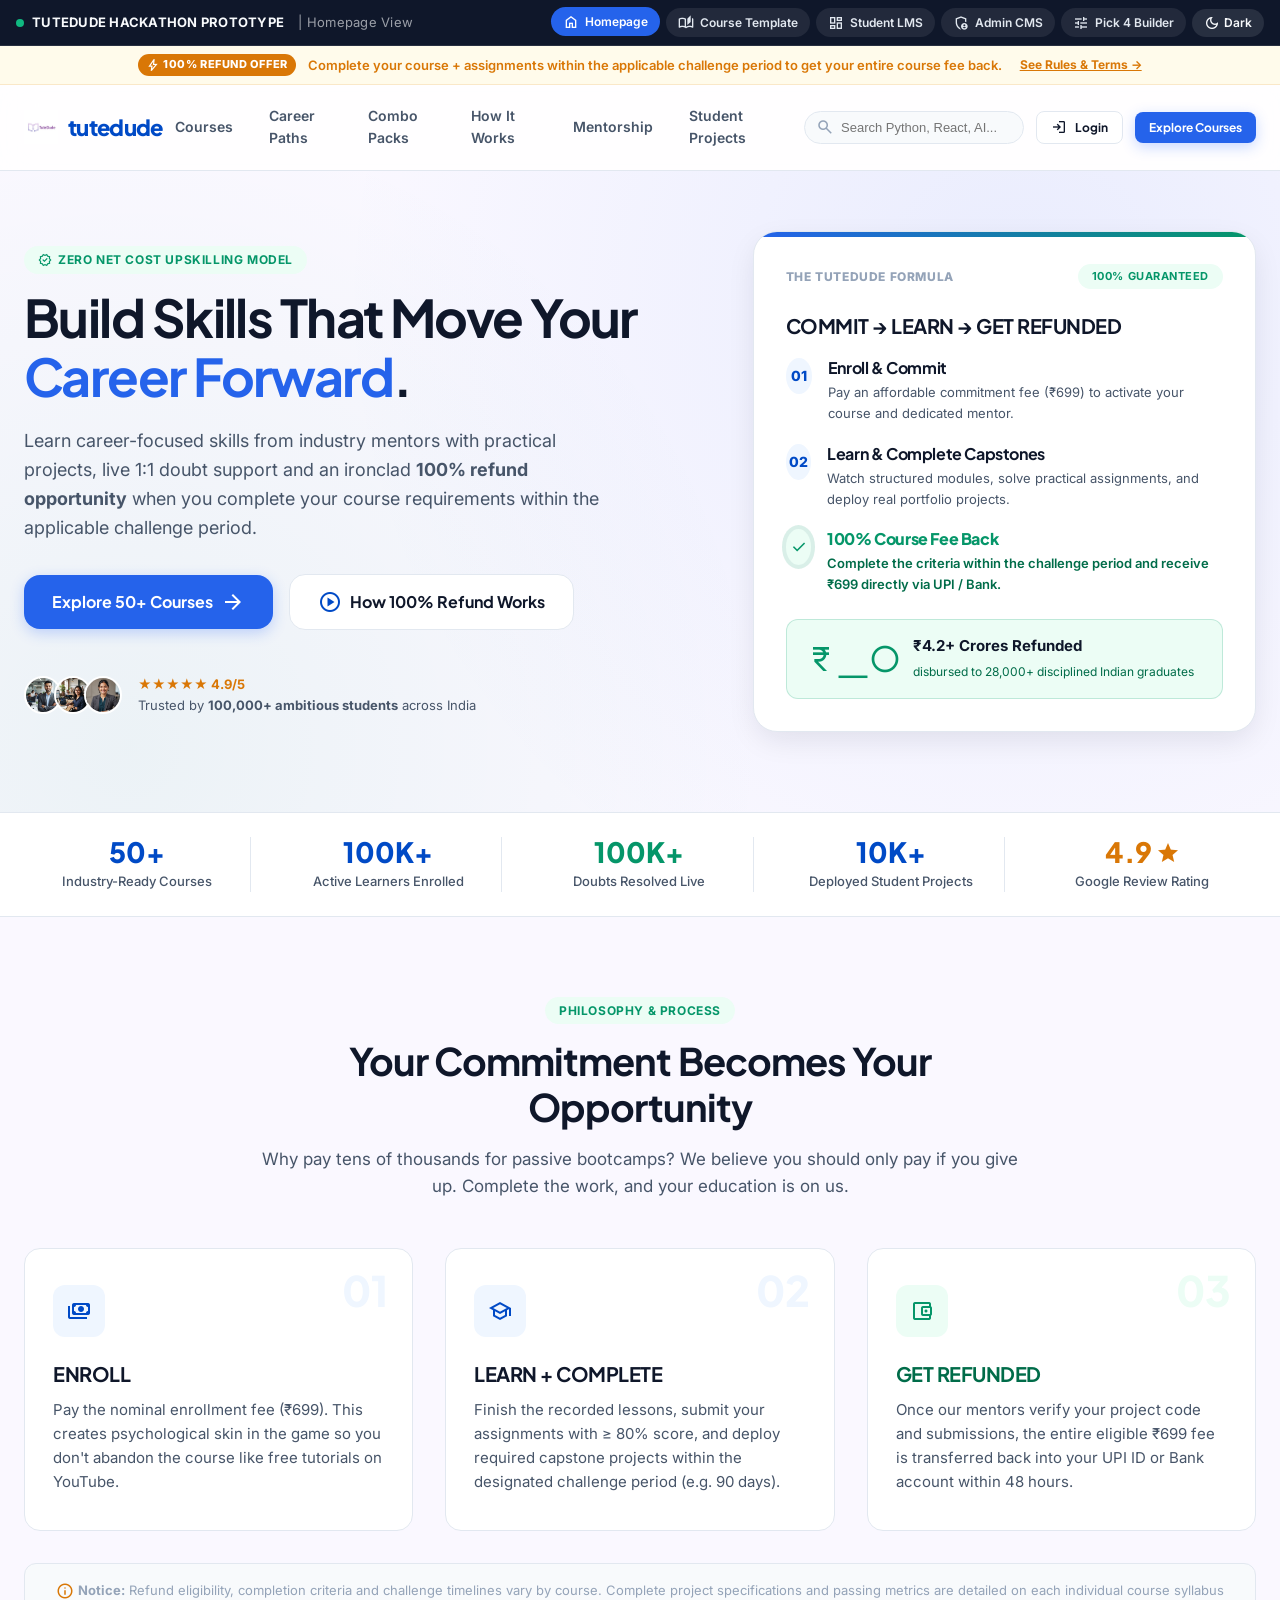
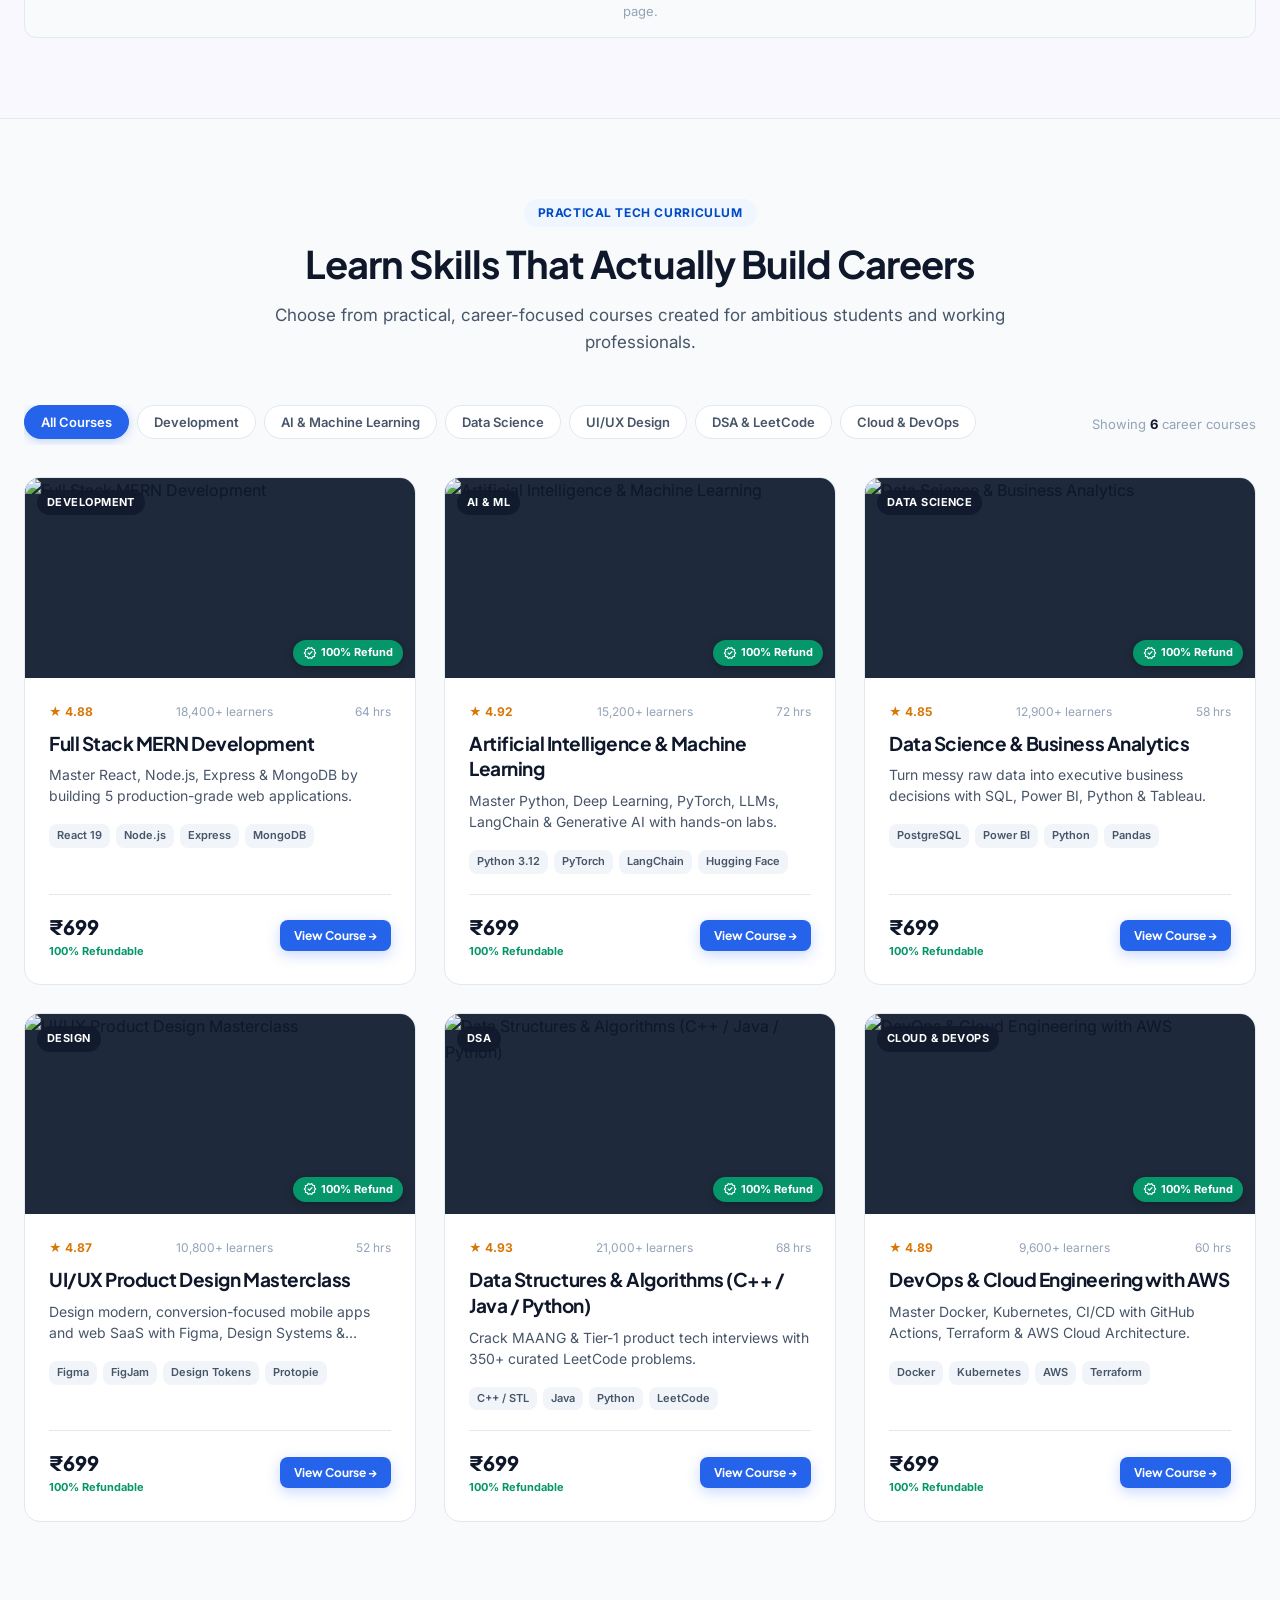
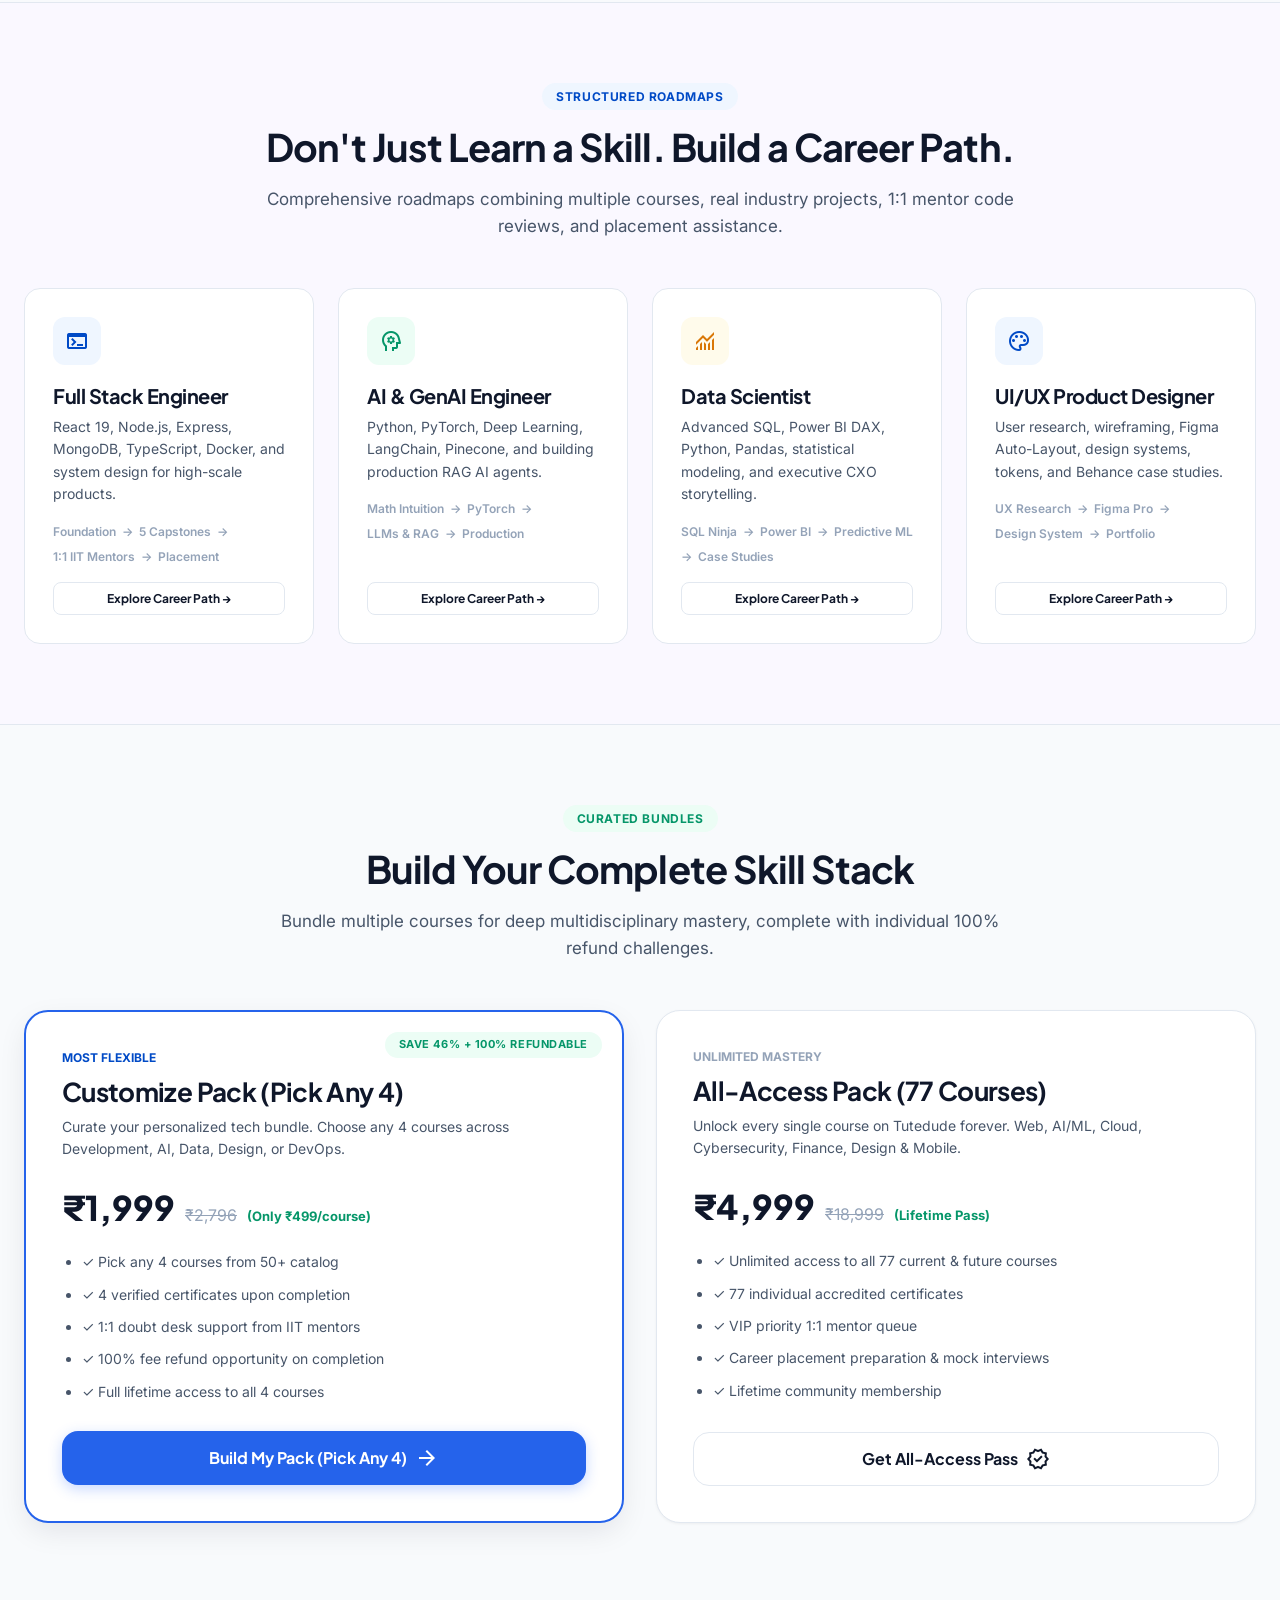
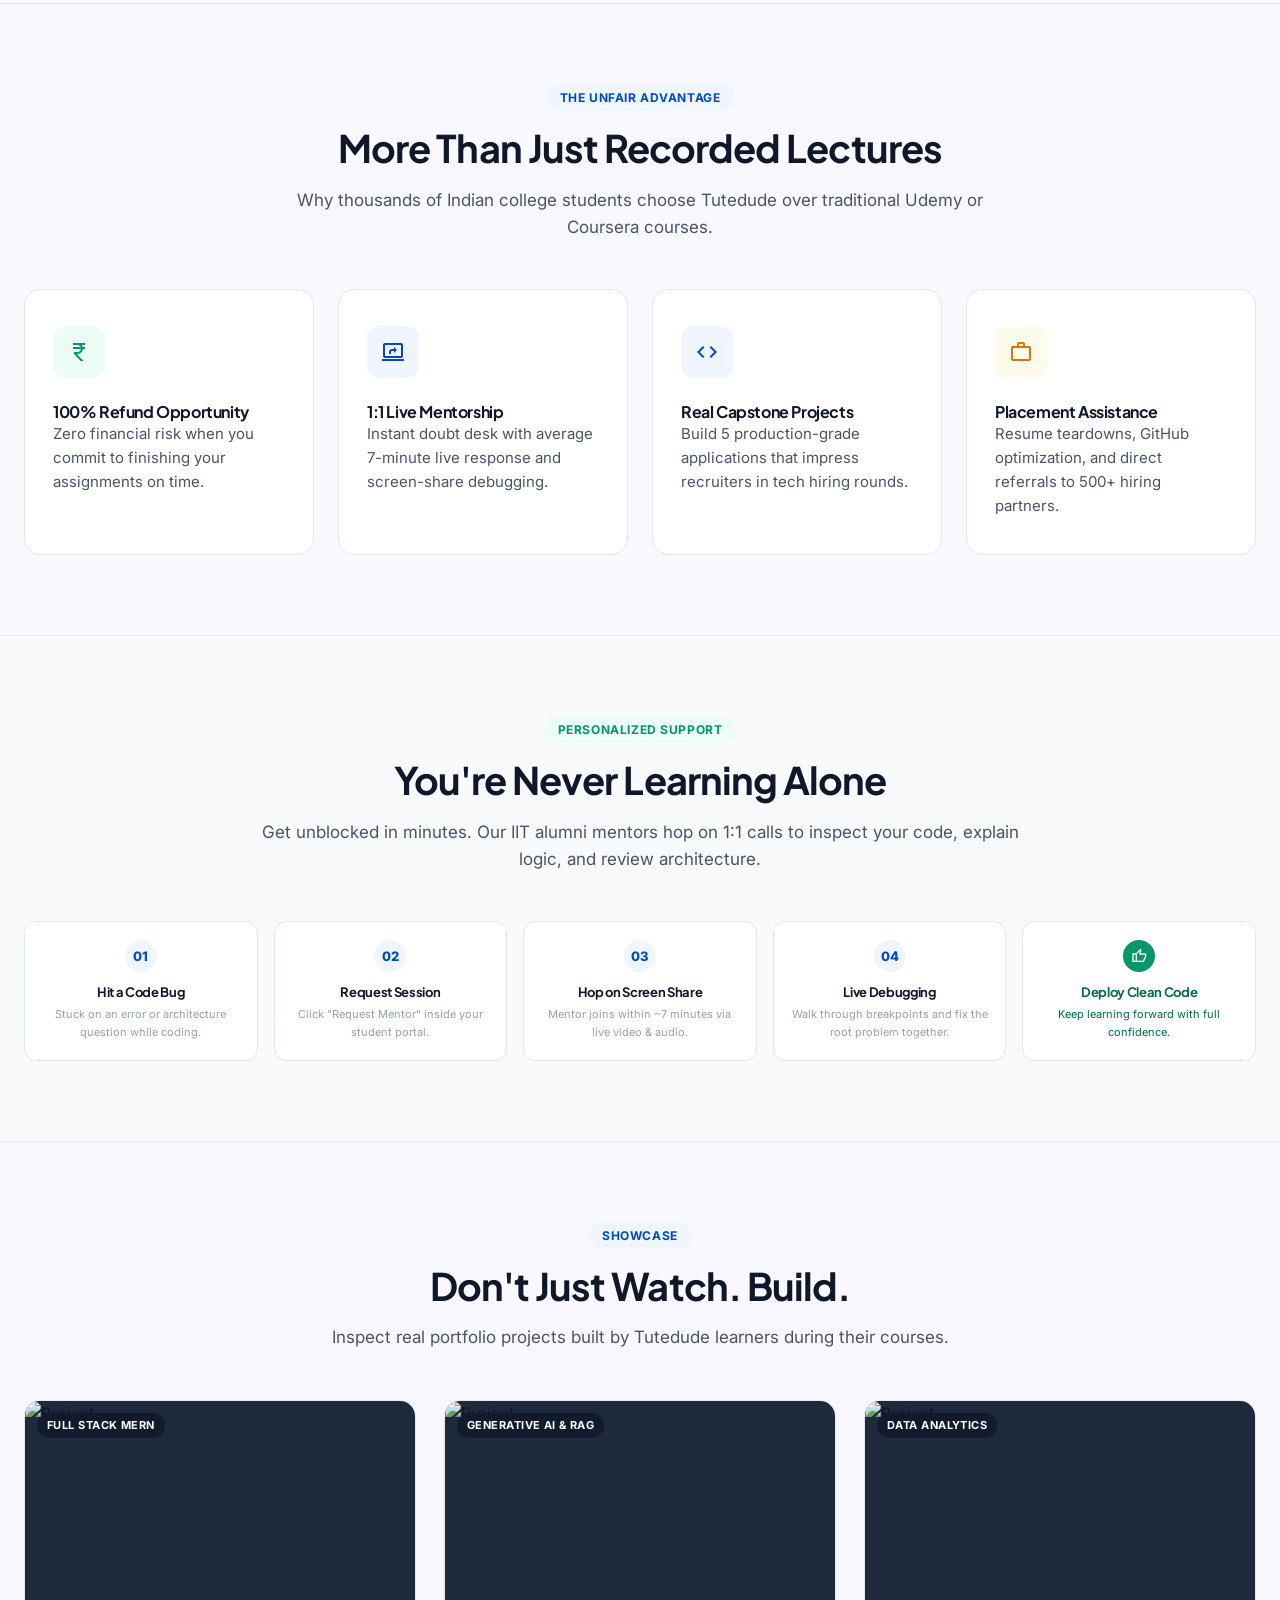
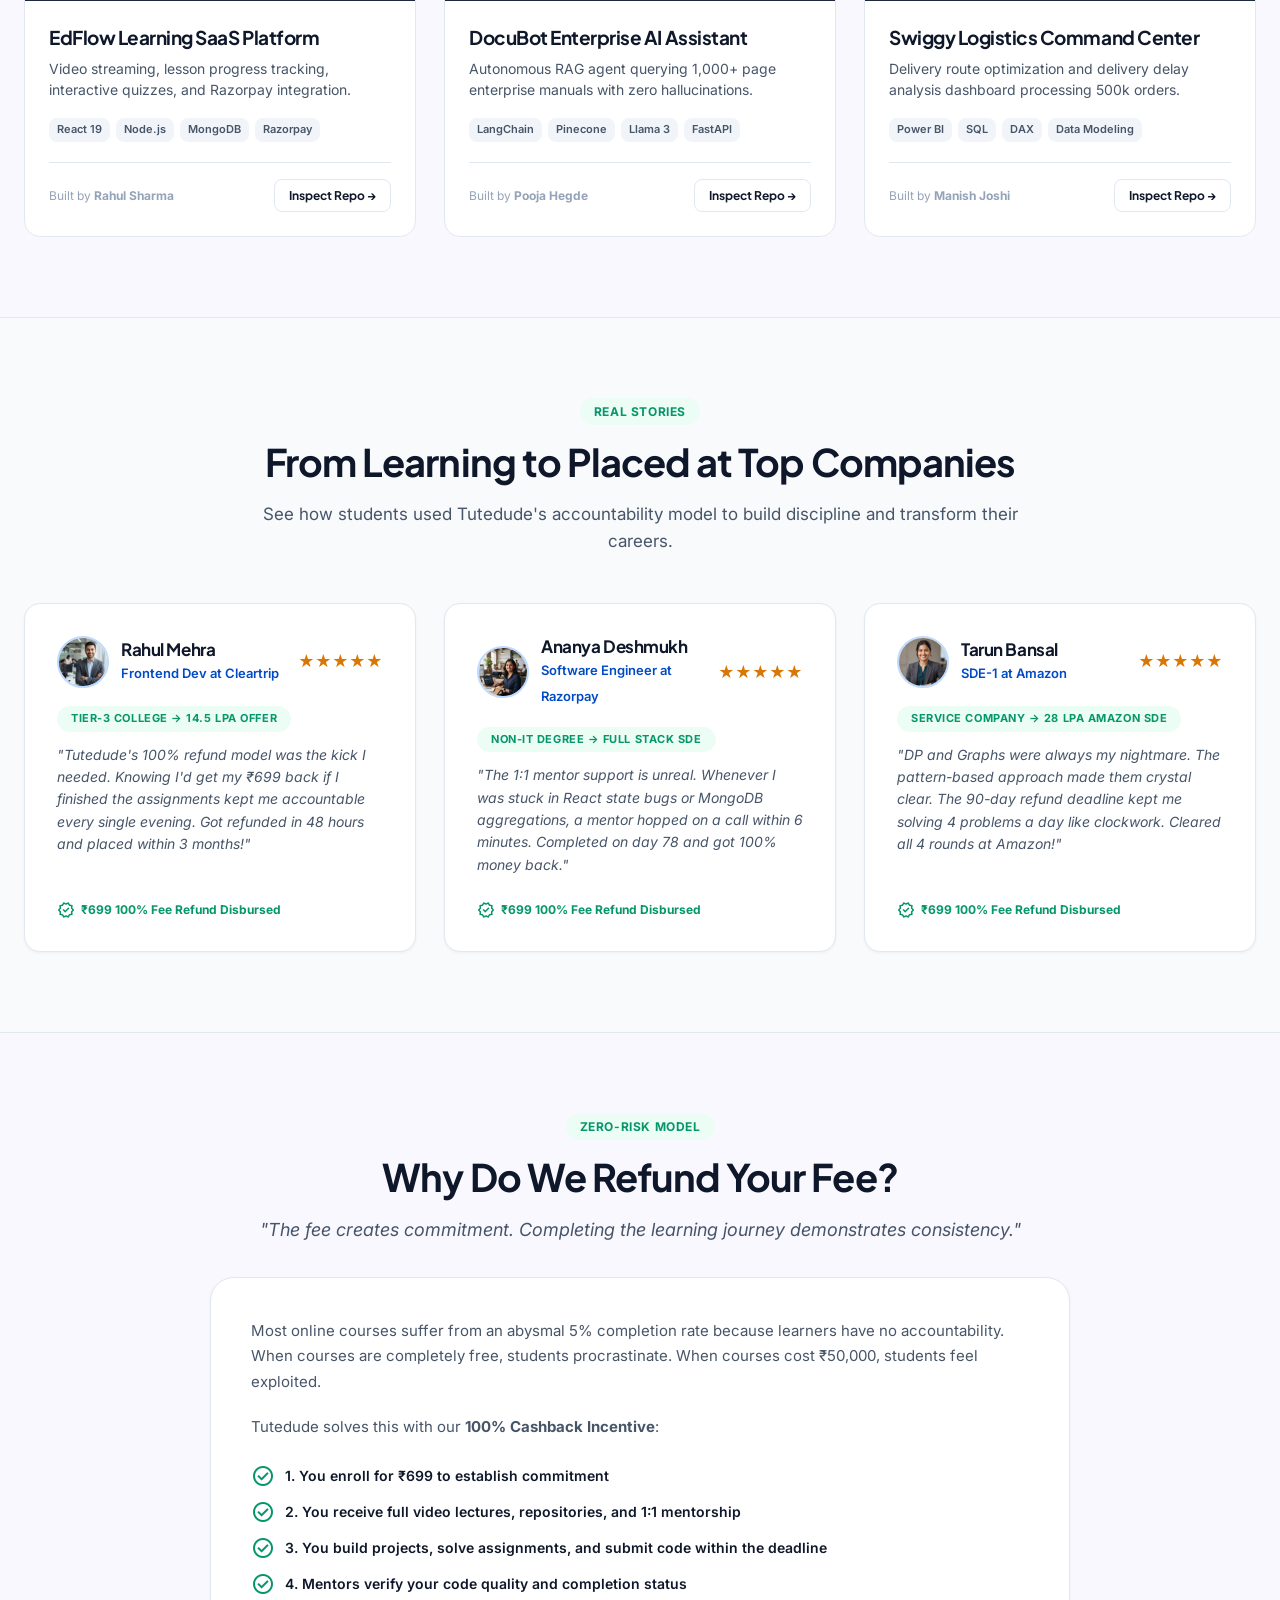
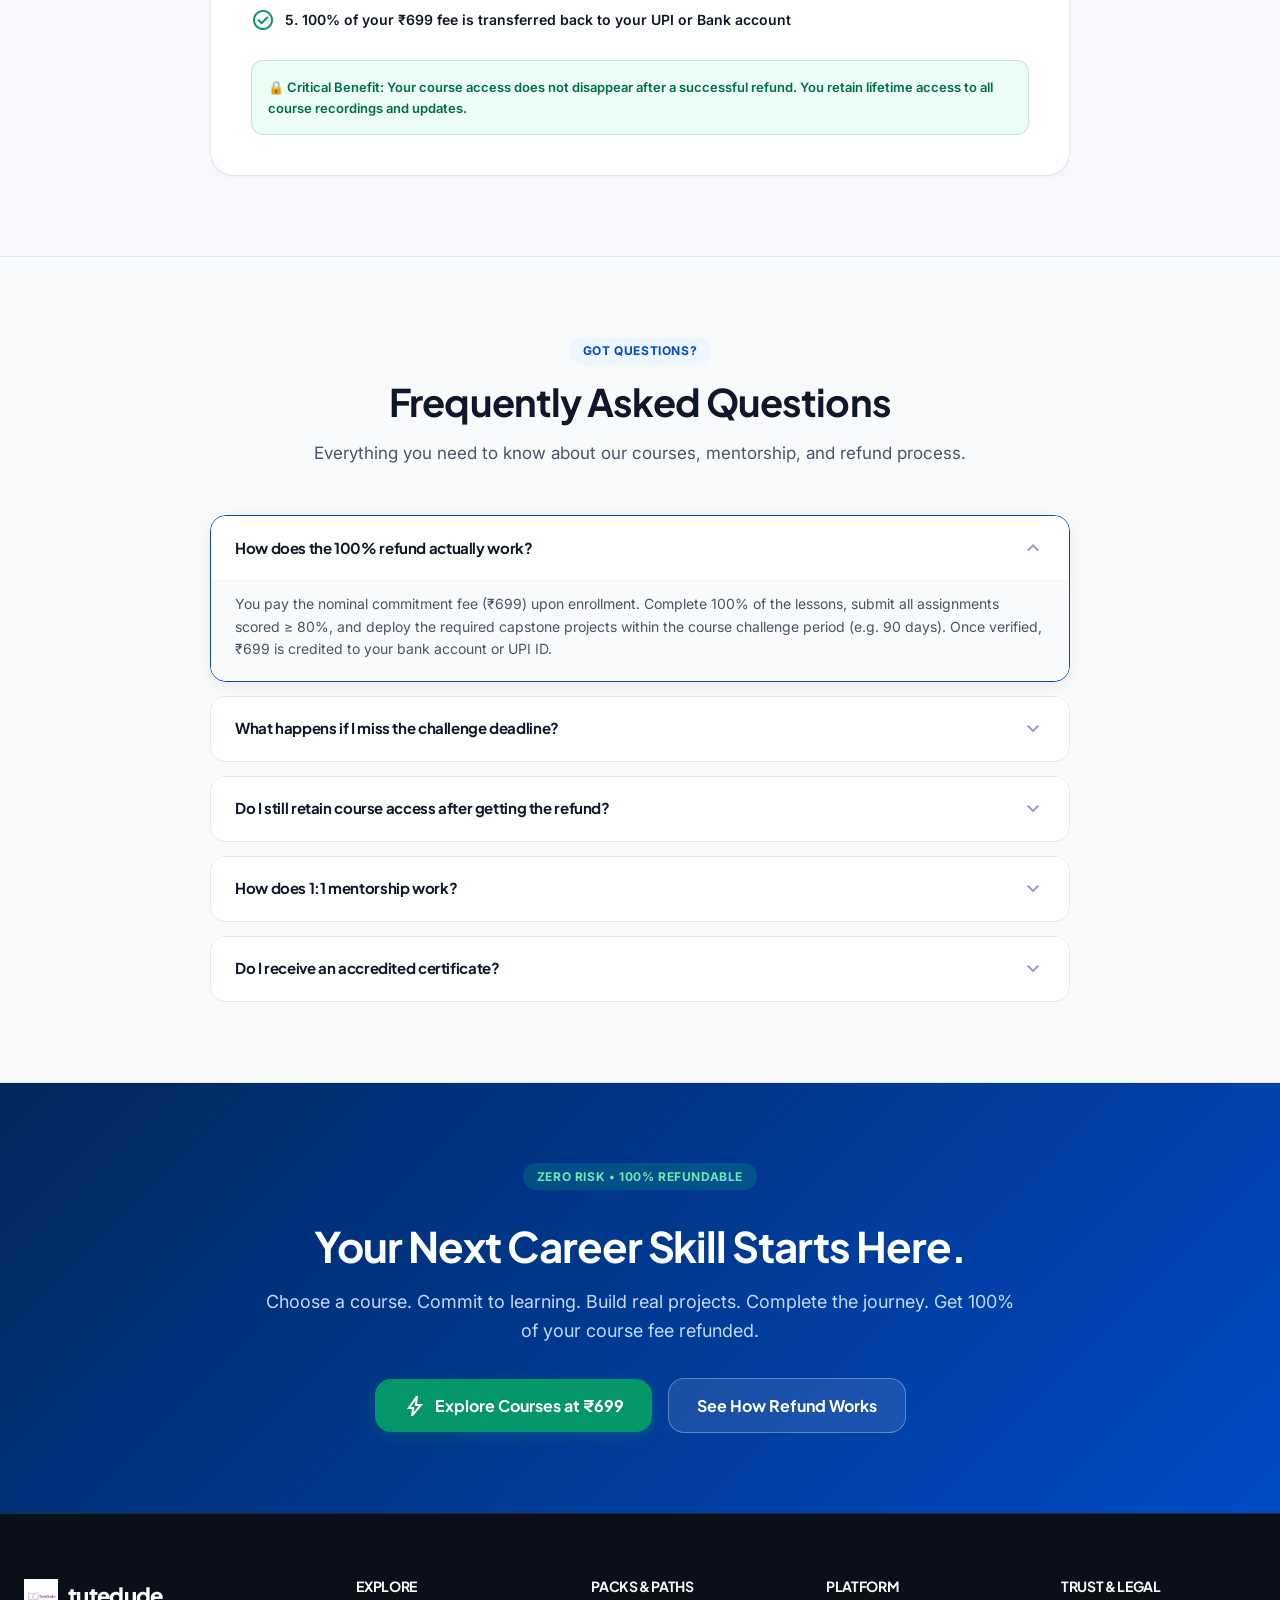
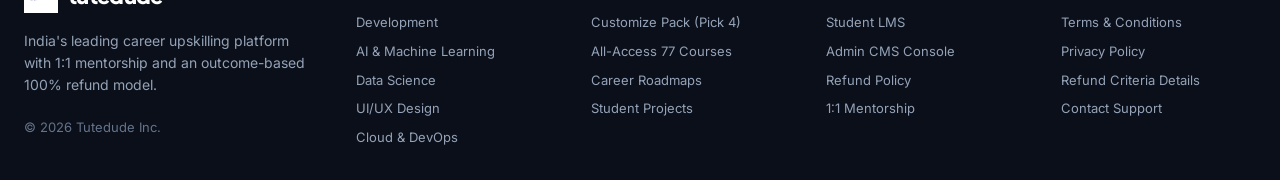
==== index.html @ c342fe88 "feat: Tutedude EdTech Platform Redesign Hackathon Prototype" ====
<!DOCTYPE html>
<html lang="en" data-theme="light">
<head>
  <meta charset="UTF-8">
  <meta name="viewport" content="width=device-width, initial-scale=1.0">
  <title>Tutedude — Build Skills That Move Your Career Forward | 100% Refundable</title>
  <meta name="description" content="Learn practical tech, AI, development and design skills with 1:1 mentorship, live projects, and a 100% course fee refund when you complete on time.">
  <link rel="stylesheet" href="css/styles.css">
</head>
<body>

  <!-- ========================================================================
       TOP DEMO TOOLBAR (Hackathon Evaluator Switcher)
       ======================================================================== -->
  <aside class="demo-switcher-bar" aria-label="Demo Navigation">
    <div class="brand-tag">
      <span class="pulse-dot"></span>
      <span>TUTEDUDE HACKATHON PROTOTYPE</span>
      <span style="opacity: 0.6; font-weight: 400; margin-left: 6px;">| Homepage View</span>
    </div>
    <div class="demo-nav-links">
      <a href="index.html" class="demo-nav-btn active">
        <span class="material-symbols-outlined" style="font-size:16px;">home</span> Homepage
      </a>
      <a href="course.html" class="demo-nav-btn">
        <span class="material-symbols-outlined" style="font-size:16px;">auto_stories</span> Course Template
      </a>
      <a href="dashboard.html" class="demo-nav-btn">
        <span class="material-symbols-outlined" style="font-size:16px;">dashboard</span> Student LMS
      </a>
      <a href="admin.html" class="demo-nav-btn">
        <span class="material-symbols-outlined" style="font-size:16px;">admin_panel_settings</span> Admin CMS
      </a>
      <a href="pack-builder.html" class="demo-nav-btn">
        <span class="material-symbols-outlined" style="font-size:16px;">tune</span> Pick 4 Builder
      </a>
      <button class="theme-toggle-btn" aria-label="Toggle Theme">
        <span class="material-symbols-outlined theme-toggle-icon" style="font-size:16px;">dark_mode</span>
        <span class="theme-toggle-text">Dark</span>
      </button>
    </div>
  </aside>

  <!-- ========================================================================
       1. TOP ANNOUNCEMENT BAR
       ======================================================================== -->
  <div class="announcement-bar">
    <span class="badge">
      <span class="material-symbols-outlined" style="font-size:14px;">bolt</span> 100% REFUND OFFER
    </span>
    <span>Complete your course + assignments within the applicable challenge period to get your entire course fee back.</span>
    <a href="#how-refund-works" style="color: var(--color-amber); font-weight: 700; text-decoration: underline; font-size: 12px; margin-left: 6px;">
      See Rules & Terms →
    </a>
  </div>

  <!-- ========================================================================
       2. STICKY MODERN NAVBAR
       ======================================================================== -->
  <header class="main-header">
    <div class="nav-container">
      <a href="index.html" class="logo-wrapper">
        <img src="assets/td-badge.png" alt="Tutedude Logo" class="logo-img">
        <span>tutedude</span>
      </a>

      <nav class="nav-links">
        <a href="#courses-catalog" class="nav-item">Courses</a>
        <a href="#career-paths" class="nav-item">Career Paths</a>
        <a href="#combo-packs" class="nav-item">Combo Packs</a>
        <a href="#how-refund-works" class="nav-item">How It Works</a>
        <a href="#mentorship" class="nav-item">Mentorship</a>
        <a href="#student-projects" class="nav-item">Student Projects</a>
      </nav>

      <div class="nav-actions">
        <div class="nav-search">
          <span class="material-symbols-outlined search-icon">search</span>
          <input type="text" id="globalCourseSearch" placeholder="Search Python, React, AI..." oninput="handleGlobalSearch(this.value)">
        </div>
        <a href="dashboard.html" class="btn btn-sm btn-secondary">
          <span class="material-symbols-outlined" style="font-size:16px;">login</span> Login
        </a>
        <a href="#courses-catalog" class="btn btn-sm btn-primary">
          Explore Courses
        </a>
      </div>
    </div>
  </header>

  <!-- ========================================================================
       3. HIGH-IMPACT HERO SECTION
       ======================================================================== -->
  <section class="hero-section">
    <div class="hero-grid">
      
      <!-- Left Column: Copy & Actions -->
      <div class="hero-content">
        <div class="section-tag green">
          <span class="material-symbols-outlined" style="font-size:14px;">verified</span>
          <span>Zero Net Cost Upskilling Model</span>
        </div>

        <h1>
          Build Skills That Move Your <span class="highlight-blue">Career Forward</span>.
        </h1>

        <p>
          Learn career-focused skills from industry mentors with practical projects, live 1:1 doubt support and an ironclad <strong>100% refund opportunity</strong> when you complete your course requirements within the applicable challenge period.
        </p>

        <div class="hero-ctas">
          <a href="#courses-catalog" class="btn btn-primary btn-lg">
            <span>Explore 50+ Courses</span>
            <span class="material-symbols-outlined">arrow_forward</span>
          </a>
          <a href="#how-refund-works" class="btn btn-secondary btn-lg">
            <span class="material-symbols-outlined" style="color: var(--color-primary);">play_circle</span>
            <span>How 100% Refund Works</span>
          </a>
        </div>

        <!-- Social Proof Avatars Strip in Hero -->
        <div style="display: flex; align-items: center; gap: 16px; padding-top: 12px;">
          <div style="display: flex; margin-left: 8px;">
            <img src="assets/student-rahul.png" alt="Student" style="width: 38px; height: 38px; border-radius: 50%; object-fit: cover; border: 2px solid var(--bg-surface); margin-left: -8px;">
            <img src="assets/student-priya.png" alt="Student" style="width: 38px; height: 38px; border-radius: 50%; object-fit: cover; border: 2px solid var(--bg-surface); margin-left: -8px;">
            <img src="assets/student-aniket.png" alt="Student" style="width: 38px; height: 38px; border-radius: 50%; object-fit: cover; border: 2px solid var(--bg-surface); margin-left: -8px;">
          </div>
          <div>
            <div style="display: flex; align-items: center; gap: 4px; color: var(--color-amber); font-size: 13px; font-weight: 700;">
              ★★★★★ 4.9/5
            </div>
            <div style="font-size: 13px; color: var(--text-secondary);">
              Trusted by <strong>100,000+ ambitious students</strong> across India
            </div>
          </div>
        </div>
      </div>

      <!-- Right Column: Interactive Refund Card -->
      <aside class="refund-interactive-card" aria-label="How Refund Works Progression">
        <div class="card-header-badge">
          <span style="font-size: 12px; font-weight: 800; text-transform: uppercase; color: var(--text-muted); letter-spacing: 0.05em;">
            The Tutedude Formula
          </span>
          <span class="section-tag green" style="margin: 0; font-size: 11px;">
            100% Guaranteed
          </span>
        </div>

        <h3 style="font-size: 20px; margin-bottom: 20px;">
          COMMIT → LEARN → GET REFUNDED
        </h3>

        <div class="timeline-steps-vertical">
          
          <!-- Step 1 -->
          <div class="timeline-step">
            <div class="step-num">01</div>
            <div class="step-details">
              <h4>Enroll & Commit</h4>
              <p>Pay an affordable commitment fee (₹699) to activate your course and dedicated mentor.</p>
            </div>
          </div>

          <!-- Step 2 -->
          <div class="timeline-step">
            <div class="step-num">02</div>
            <div class="step-details">
              <h4>Learn & Complete Capstones</h4>
              <p>Watch structured modules, solve practical assignments, and deploy real portfolio projects.</p>
            </div>
          </div>

          <!-- Step 3 -->
          <div class="timeline-step">
            <div class="step-num active">
              <span class="material-symbols-outlined" style="font-size: 18px;">check</span>
            </div>
            <div class="step-details">
              <h4 style="color: var(--color-emerald); font-weight: 800;">100% Course Fee Back</h4>
              <p style="color: var(--color-emerald-deep); font-weight: 600;">Complete the criteria within the challenge period and receive ₹699 directly via UPI / Bank.</p>
            </div>
          </div>

        </div>

        <!-- Trust Stamp -->
        <div class="refund-trust-stamp">
          <span class="material-symbols-outlined stamp-icon">currency_rupee_circle</span>
          <div class="stamp-text">
            <strong>₹4.2+ Crores Refunded</strong>
            <span>disbursed to 28,000+ disciplined Indian graduates</span>
          </div>
        </div>
      </aside>

    </div>
  </section>

  <!-- ========================================================================
       4. TRUST / SOCIAL PROOF STRIP
       ======================================================================== -->
  <section class="trust-strip">
    <div class="trust-grid">
      <div class="trust-item">
        <span class="trust-num">50+</span>
        <span class="trust-label">Industry-Ready Courses</span>
      </div>
      <div class="trust-item">
        <span class="trust-num">100K+</span>
        <span class="trust-label">Active Learners Enrolled</span>
      </div>
      <div class="trust-item">
        <span class="trust-num green">100K+</span>
        <span class="trust-label">Doubts Resolved Live</span>
      </div>
      <div class="trust-item">
        <span class="trust-num">10K+</span>
        <span class="trust-label">Deployed Student Projects</span>
      </div>
      <div class="trust-item">
        <div style="display: flex; align-items: center; justify-content: center; gap: 4px;">
          <span class="trust-num" style="color: var(--color-amber);">4.9</span>
          <span class="material-symbols-outlined" style="color: var(--color-amber); font-variation-settings: 'FILL' 1; font-size: 24px;">star</span>
        </div>
        <span class="trust-label">Google Review Rating</span>
      </div>
    </div>
  </section>

  <!-- ========================================================================
       5. "HOW CAN YOU LEARN FOR FREE?" SECTION
       ======================================================================== -->
  <section class="section-wrapper" id="how-refund-works">
    <div class="section-header">
      <span class="section-tag green">Philosophy & Process</span>
      <h2 class="section-title">Your Commitment Becomes Your Opportunity</h2>
      <p class="section-desc">
        Why pay tens of thousands for passive bootcamps? We believe you should only pay if you give up. Complete the work, and your education is on us.
      </p>
    </div>

    <div class="three-step-grid">
      
      <!-- Step 1 Card -->
      <div class="step-card">
        <span class="step-big-badge">01</span>
        <div class="step-card-icon">
          <span class="material-symbols-outlined">payments</span>
        </div>
        <h3>ENROLL</h3>
        <p>
          Pay the nominal enrollment fee (₹699). This creates psychological skin in the game so you don't abandon the course like free tutorials on YouTube.
        </p>
      </div>

      <!-- Step 2 Card -->
      <div class="step-card">
        <span class="step-big-badge">02</span>
        <div class="step-card-icon">
          <span class="material-symbols-outlined">school</span>
        </div>
        <h3>LEARN + COMPLETE</h3>
        <p>
          Finish the recorded lessons, submit your assignments with ≥ 80% score, and deploy required capstone projects within the designated challenge period (e.g. 90 days).
        </p>
      </div>

      <!-- Step 3 Card -->
      <div class="step-card green">
        <span class="step-big-badge" style="color: var(--color-emerald-subtle);">03</span>
        <div class="step-card-icon">
          <span class="material-symbols-outlined">account_balance_wallet</span>
        </div>
        <h3 style="color: var(--color-emerald-deep);">GET REFUNDED</h3>
        <p>
          Once our mentors verify your project code and submissions, the entire eligible ₹699 fee is transferred back into your UPI ID or Bank account within 48 hours.
        </p>
      </div>

    </div>

    <!-- Mandatory Important Disclaimer -->
    <div class="refund-legal-disclaimer">
      <span class="material-symbols-outlined" style="font-size: 18px; vertical-align: middle; color: var(--color-amber);">info</span>
      <strong>Notice:</strong> Refund eligibility, completion criteria and challenge timelines vary by course. Complete project specifications and passing metrics are detailed on each individual course syllabus page.
    </div>
  </section>

  <!-- ========================================================================
       6. COURSE DISCOVERY SECTION
       ======================================================================== -->
  <section class="section-wrapper" id="courses-catalog" style="background: var(--bg-surface-subtle); border-top: 1px solid var(--border-subtle); border-bottom: 1px solid var(--border-subtle);">
    <div class="section-header">
      <span class="section-tag blue">Practical Tech Curriculum</span>
      <h2 class="section-title">Learn Skills That Actually Build Careers</h2>
      <p class="section-desc">Choose from practical, career-focused courses created for ambitious students and working professionals.</p>
    </div>

    <!-- Discovery Toolbar -->
    <div class="discovery-toolbar">
      <div class="category-chips" id="categoryChips">
        <button class="chip active" onclick="filterCategory('All', this)">All Courses</button>
        <button class="chip" onclick="filterCategory('Development', this)">Development</button>
        <button class="chip" onclick="filterCategory('AI & ML', this)">AI & Machine Learning</button>
        <button class="chip" onclick="filterCategory('Data Science', this)">Data Science</button>
        <button class="chip" onclick="filterCategory('Design', this)">UI/UX Design</button>
        <button class="chip" onclick="filterCategory('DSA', this)">DSA & LeetCode</button>
        <button class="chip" onclick="filterCategory('Cloud & DevOps', this)">Cloud & DevOps</button>
      </div>

      <div style="font-size: 13px; color: var(--text-muted);">
        Showing <strong id="courseCountLabel" style="color: var(--text-primary);">6</strong> career courses
      </div>
    </div>

    <!-- Dynamic Course Cards Grid -->
    <div class="course-grid" id="homepageCourseGrid">
      <!-- Populated dynamically via JS -->
    </div>
  </section>

  <!-- ========================================================================
       7. CAREER PATHS ("Don't Just Learn a Skill. Build a Career Path.")
       ======================================================================== -->
  <section class="section-wrapper" id="career-paths">
    <div class="section-header">
      <span class="section-tag blue">Structured Roadmaps</span>
      <h2 class="section-title">Don't Just Learn a Skill. Build a Career Path.</h2>
      <p class="section-desc">Comprehensive roadmaps combining multiple courses, real industry projects, 1:1 mentor code reviews, and placement assistance.</p>
    </div>

    <div class="career-paths-grid">
      
      <!-- Path 1 -->
      <div class="career-path-card">
        <div class="path-icon-box">
          <span class="material-symbols-outlined">terminal</span>
        </div>
        <h3 style="font-size: 20px; margin-bottom: 8px;">Full Stack Engineer</h3>
        <p style="font-size: 14px; color: var(--text-secondary);">
          React 19, Node.js, Express, MongoDB, TypeScript, Docker, and system design for high-scale products.
        </p>
        <div class="path-steps">
          <span>Foundation</span> → <span>5 Capstones</span> → <span>1:1 IIT Mentors</span> → <span>Placement</span>
        </div>
        <a href="course.html?id=mern" class="btn btn-sm btn-secondary" style="margin-top: auto;">
          Explore Career Path →
        </a>
      </div>

      <!-- Path 2 -->
      <div class="career-path-card">
        <div class="path-icon-box" style="background: var(--color-emerald-subtle); color: var(--color-emerald);">
          <span class="material-symbols-outlined">psychology</span>
        </div>
        <h3 style="font-size: 20px; margin-bottom: 8px;">AI & GenAI Engineer</h3>
        <p style="font-size: 14px; color: var(--text-secondary);">
          Python, PyTorch, Deep Learning, LangChain, Pinecone, and building production RAG AI agents.
        </p>
        <div class="path-steps">
          <span>Math Intuition</span> → <span>PyTorch</span> → <span>LLMs & RAG</span> → <span>Production</span>
        </div>
        <a href="course.html?id=aiml" class="btn btn-sm btn-secondary" style="margin-top: auto;">
          Explore Career Path →
        </a>
      </div>

      <!-- Path 3 -->
      <div class="career-path-card">
        <div class="path-icon-box" style="background: var(--color-amber-subtle); color: var(--color-amber);">
          <span class="material-symbols-outlined">monitoring</span>
        </div>
        <h3 style="font-size: 20px; margin-bottom: 8px;">Data Scientist</h3>
        <p style="font-size: 14px; color: var(--text-secondary);">
          Advanced SQL, Power BI DAX, Python, Pandas, statistical modeling, and executive CXO storytelling.
        </p>
        <div class="path-steps">
          <span>SQL Ninja</span> → <span>Power BI</span> → <span>Predictive ML</span> → <span>Case Studies</span>
        </div>
        <a href="course.html?id=datascience" class="btn btn-sm btn-secondary" style="margin-top: auto;">
          Explore Career Path →
        </a>
      </div>

      <!-- Path 4 -->
      <div class="career-path-card">
        <div class="path-icon-box">
          <span class="material-symbols-outlined">palette</span>
        </div>
        <h3 style="font-size: 20px; margin-bottom: 8px;">UI/UX Product Designer</h3>
        <p style="font-size: 14px; color: var(--text-secondary);">
          User research, wireframing, Figma Auto-Layout, design systems, tokens, and Behance case studies.
        </p>
        <div class="path-steps">
          <span>UX Research</span> → <span>Figma Pro</span> → <span>Design System</span> → <span>Portfolio</span>
        </div>
        <a href="course.html?id=uiux" class="btn btn-sm btn-secondary" style="margin-top: auto;">
          Explore Career Path →
        </a>
      </div>

    </div>
  </section>

  <!-- ========================================================================
       8. COMBO PACKS ("Build Your Complete Skill Stack")
       ======================================================================== -->
  <section class="section-wrapper" id="combo-packs" style="background: var(--bg-surface-subtle); border-top: 1px solid var(--border-subtle); border-bottom: 1px solid var(--border-subtle);">
    <div class="section-header">
      <span class="section-tag green">Curated Bundles</span>
      <h2 class="section-title">Build Your Complete Skill Stack</h2>
      <p class="section-desc">Bundle multiple courses for deep multidisciplinary mastery, complete with individual 100% refund challenges.</p>
    </div>

    <div style="display: grid; grid-template-columns: repeat(auto-fit, minmax(360px, 1fr)); gap: 32px;">
      
      <!-- Pack 1: Customize Pack (Pick Any 4) -->
      <div style="background: var(--bg-surface); border: 2px solid var(--color-primary-container); border-radius: var(--radius-xl); padding: 36px; box-shadow: var(--shadow-lg); display: flex; flex-direction: column; position: relative;">
        <span class="section-tag green" style="position: absolute; top: 20px; right: 20px; font-size: 11px;">
          Save 46% + 100% Refundable
        </span>
        <span style="font-size: 12px; font-weight: 700; color: var(--color-primary); text-transform: uppercase;">Most Flexible</span>
        <h3 style="font-size: 26px; margin: 8px 0;">Customize Pack (Pick Any 4)</h3>
        <p style="font-size: 14px; color: var(--text-secondary); margin-bottom: 20px;">
          Curate your personalized tech bundle. Choose any 4 courses across Development, AI, Data, Design, or DevOps.
        </p>

        <div style="display: flex; align-items: baseline; gap: 10px; margin-bottom: 16px;">
          <span style="font-family: var(--font-heading); font-size: 34px; font-weight: 800; color: var(--text-primary);">₹1,999</span>
          <span style="font-size: 16px; color: var(--text-muted); text-decoration: line-through;">₹2,796</span>
          <span style="font-size: 13px; color: var(--color-emerald); font-weight: 700;">(Only ₹499/course)</span>
        </div>

        <ul style="padding-left: 20px; font-size: 14px; color: var(--text-secondary); margin-bottom: 28px; display: flex; flex-direction: column; gap: 10px;">
          <li>✓ Pick any 4 courses from 50+ catalog</li>
          <li>✓ 4 verified certificates upon completion</li>
          <li>✓ 1:1 doubt desk support from IIT mentors</li>
          <li>✓ 100% fee refund opportunity on completion</li>
          <li>✓ Full lifetime access to all 4 courses</li>
        </ul>

        <a href="pack-builder.html" class="btn btn-primary btn-lg" style="width: 100%; margin-top: auto;">
          <span>Build My Pack (Pick Any 4)</span>
          <span class="material-symbols-outlined">arrow_forward</span>
        </a>
      </div>

      <!-- Pack 2: All-Access 77 Courses Pack -->
      <div style="background: var(--bg-surface); border: 1px solid var(--border-subtle); border-radius: var(--radius-xl); padding: 36px; box-shadow: var(--shadow-sm); display: flex; flex-direction: column;">
        <span style="font-size: 12px; font-weight: 700; color: var(--text-muted); text-transform: uppercase;">Unlimited Mastery</span>
        <h3 style="font-size: 26px; margin: 8px 0;">All-Access Pack (77 Courses)</h3>
        <p style="font-size: 14px; color: var(--text-secondary); margin-bottom: 20px;">
          Unlock every single course on Tutedude forever. Web, AI/ML, Cloud, Cybersecurity, Finance, Design & Mobile.
        </p>

        <div style="display: flex; align-items: baseline; gap: 10px; margin-bottom: 16px;">
          <span style="font-family: var(--font-heading); font-size: 34px; font-weight: 800; color: var(--text-primary);">₹4,999</span>
          <span style="font-size: 16px; color: var(--text-muted); text-decoration: line-through;">₹18,999</span>
          <span style="font-size: 13px; color: var(--color-emerald); font-weight: 700;">(Lifetime Pass)</span>
        </div>

        <ul style="padding-left: 20px; font-size: 14px; color: var(--text-secondary); margin-bottom: 28px; display: flex; flex-direction: column; gap: 10px;">
          <li>✓ Unlimited access to all 77 current & future courses</li>
          <li>✓ 77 individual accredited certificates</li>
          <li>✓ VIP priority 1:1 mentor queue</li>
          <li>✓ Career placement preparation & mock interviews</li>
          <li>✓ Lifetime community membership</li>
        </ul>

        <button class="btn btn-secondary btn-lg" style="width: 100%; margin-top: auto;" onclick="showToast('All-Access Pack Selected! Redirecting to checkout...')">
          <span>Get All-Access Pass</span>
          <span class="material-symbols-outlined">verified</span>
        </button>
      </div>

    </div>
  </section>

  <!-- ========================================================================
       9. WHY TUTEDUDE ("More Than Just Recorded Lectures")
       ======================================================================== -->
  <section class="section-wrapper" id="why-tutedude">
    <div class="section-header">
      <span class="section-tag blue">The Unfair Advantage</span>
      <h2 class="section-title">More Than Just Recorded Lectures</h2>
      <p class="section-desc">Why thousands of Indian college students choose Tutedude over traditional Udemy or Coursera courses.</p>
    </div>

    <div style="display: grid; grid-template-columns: repeat(auto-fit, minmax(280px, 1fr)); gap: 24px;">
      
      <div class="step-card">
        <div class="step-card-icon" style="background: var(--color-emerald-subtle); color: var(--color-emerald);">
          <span class="material-symbols-outlined">currency_rupee</span>
        </div>
        <h4>100% Refund Opportunity</h4>
        <p>Zero financial risk when you commit to finishing your assignments on time.</p>
      </div>

      <div class="step-card">
        <div class="step-card-icon">
          <span class="material-symbols-outlined">screen_share</span>
        </div>
        <h4>1:1 Live Mentorship</h4>
        <p>Instant doubt desk with average 7-minute live response and screen-share debugging.</p>
      </div>

      <div class="step-card">
        <div class="step-card-icon">
          <span class="material-symbols-outlined">code</span>
        </div>
        <h4>Real Capstone Projects</h4>
        <p>Build 5 production-grade applications that impress recruiters in tech hiring rounds.</p>
      </div>

      <div class="step-card">
        <div class="step-card-icon" style="background: var(--color-amber-subtle); color: var(--color-amber);">
          <span class="material-symbols-outlined">work</span>
        </div>
        <h4>Placement Assistance</h4>
        <p>Resume teardowns, GitHub optimization, and direct referrals to 500+ hiring partners.</p>
      </div>

    </div>
  </section>

  <!-- ========================================================================
       10. 1:1 MENTORSHIP WORKFLOW SECTION
       ======================================================================== -->
  <section class="section-wrapper" id="mentorship" style="background: var(--bg-surface-subtle); border-top: 1px solid var(--border-subtle); border-bottom: 1px solid var(--border-subtle);">
    <div class="section-header">
      <span class="section-tag green">Personalized Support</span>
      <h2 class="section-title">You're Never Learning Alone</h2>
      <p class="section-desc">Get unblocked in minutes. Our IIT alumni mentors hop on 1:1 calls to inspect your code, explain logic, and review architecture.</p>
    </div>

    <div style="display: grid; grid-template-columns: repeat(5, 1fr); gap: 16px; margin-top: 40px;" id="mentorshipFlowGrid">
      
      <div class="timeline-card-step">
        <div class="circle-num">01</div>
        <h5>Hit a Code Bug</h5>
        <p>Stuck on an error or architecture question while coding.</p>
      </div>

      <div class="timeline-card-step">
        <div class="circle-num">02</div>
        <h5>Request Session</h5>
        <p>Click "Request Mentor" inside your student portal.</p>
      </div>

      <div class="timeline-card-step">
        <div class="circle-num">03</div>
        <h5>Hop on Screen Share</h5>
        <p>Mentor joins within ~7 minutes via live video & audio.</p>
      </div>

      <div class="timeline-card-step">
        <div class="circle-num">04</div>
        <h5>Live Debugging</h5>
        <p>Walk through breakpoints and fix the root problem together.</p>
      </div>

      <div class="timeline-card-step success">
        <div class="circle-num">
          <span class="material-symbols-outlined" style="font-size: 16px;">thumb_up</span>
        </div>
        <h5 style="color: var(--color-emerald-deep);">Deploy Clean Code</h5>
        <p style="color: var(--color-emerald-deep);">Keep learning forward with full confidence.</p>
      </div>

    </div>
  </section>

  <!-- ========================================================================
       11. STUDENT PROJECTS SHOWCASE ("Don't Just Watch. Build.")
       ======================================================================== -->
  <section class="section-wrapper" id="student-projects">
    <div class="section-header">
      <span class="section-tag blue">Showcase</span>
      <h2 class="section-title">Don't Just Watch. Build.</h2>
      <p class="section-desc">Inspect real portfolio projects built by Tutedude learners during their courses.</p>
    </div>

    <div class="course-grid">
      
      <div class="course-card">
        <div class="course-card-thumb">
          <img src="https://images.unsplash.com/photo-1501504905252-473c47e087f8?w=600&auto=format&fit=crop&q=80" alt="Project">
          <span class="course-badge-overlay">Full Stack MERN</span>
        </div>
        <div class="course-card-body">
          <h4 class="course-card-title">EdFlow Learning SaaS Platform</h4>
          <p class="course-card-sub">Video streaming, lesson progress tracking, interactive quizzes, and Razorpay integration.</p>
          <div class="course-tags-cloud">
            <span class="tech-tag">React 19</span>
            <span class="tech-tag">Node.js</span>
            <span class="tech-tag">MongoDB</span>
            <span class="tech-tag">Razorpay</span>
          </div>
          <div class="course-card-footer">
            <span style="font-size: 12px; color: var(--text-muted);">Built by <strong>Rahul Sharma</strong></span>
            <a href="course.html?id=mern" class="btn btn-sm btn-secondary">Inspect Repo →</a>
          </div>
        </div>
      </div>

      <div class="course-card">
        <div class="course-card-thumb">
          <img src="https://images.unsplash.com/photo-1677442136019-21780ecad995?w=600&auto=format&fit=crop&q=80" alt="Project">
          <span class="course-badge-overlay">Generative AI & RAG</span>
        </div>
        <div class="course-card-body">
          <h4 class="course-card-title">DocuBot Enterprise AI Assistant</h4>
          <p class="course-card-sub">Autonomous RAG agent querying 1,000+ page enterprise manuals with zero hallucinations.</p>
          <div class="course-tags-cloud">
            <span class="tech-tag">LangChain</span>
            <span class="tech-tag">Pinecone</span>
            <span class="tech-tag">Llama 3</span>
            <span class="tech-tag">FastAPI</span>
          </div>
          <div class="course-card-footer">
            <span style="font-size: 12px; color: var(--text-muted);">Built by <strong>Pooja Hegde</strong></span>
            <a href="course.html?id=aiml" class="btn btn-sm btn-secondary">Inspect Repo →</a>
          </div>
        </div>
      </div>

      <div class="course-card">
        <div class="course-card-thumb">
          <img src="https://images.unsplash.com/photo-1551288049-bebda4e38f71?w=600&auto=format&fit=crop&q=80" alt="Project">
          <span class="course-badge-overlay">Data Analytics</span>
        </div>
        <div class="course-card-body">
          <h4 class="course-card-title">Swiggy Logistics Command Center</h4>
          <p class="course-card-sub">Delivery route optimization and delivery delay analysis dashboard processing 500k orders.</p>
          <div class="course-tags-cloud">
            <span class="tech-tag">Power BI</span>
            <span class="tech-tag">SQL</span>
            <span class="tech-tag">DAX</span>
            <span class="tech-tag">Data Modeling</span>
          </div>
          <div class="course-card-footer">
            <span style="font-size: 12px; color: var(--text-muted);">Built by <strong>Manish Joshi</strong></span>
            <a href="course.html?id=datascience" class="btn btn-sm btn-secondary">Inspect Repo →</a>
          </div>
        </div>
      </div>

    </div>
  </section>

  <!-- ========================================================================
       12. STUDENT TESTIMONIALS & CAREER OUTCOMES
       ======================================================================== -->
  <section class="section-wrapper" id="testimonials" style="background: var(--bg-surface-subtle); border-top: 1px solid var(--border-subtle); border-bottom: 1px solid var(--border-subtle);">
    <div class="section-header">
      <span class="section-tag green">Real Stories</span>
      <h2 class="section-title">From Learning to Placed at Top Companies</h2>
      <p class="section-desc">See how students used Tutedude's accountability model to build discipline and transform their careers.</p>
    </div>

    <div class="course-grid">
      
      <div style="background: var(--bg-surface); border: 1px solid var(--border-subtle); border-radius: var(--radius-lg); padding: 32px; box-shadow: var(--shadow-sm); display: flex; flex-direction: column; justify-content: space-between;">
        <div>
          <div style="display: flex; align-items: center; justify-content: space-between; margin-bottom: 16px;">
            <div style="display: flex; align-items: center; gap: 12px;">
              <img src="assets/student-rahul.png" alt="Student" style="width: 52px; height: 52px; border-radius: 50%; object-fit: cover; border: 2px solid var(--border-accent);">
              <div>
                <h4 style="font-size: 17px;">Rahul Mehra</h4>
                <span style="font-size: 13px; color: var(--color-primary); font-weight: 600;">Frontend Dev at Cleartrip</span>
              </div>
            </div>
            <div style="color: var(--color-amber);">★★★★★</div>
          </div>
          <div class="section-tag green" style="font-size: 11px; margin-bottom: 12px;">
            Tier-3 College → 14.5 LPA Offer
          </div>
          <p style="font-size: 14px; color: var(--text-secondary); line-height: 1.6; font-style: italic;">
            "Tutedude's 100% refund model was the kick I needed. Knowing I'd get my ₹699 back if I finished the assignments kept me accountable every single evening. Got refunded in 48 hours and placed within 3 months!"
          </p>
        </div>
        <div style="margin-top: 24px; font-size: 12px; color: var(--color-emerald); font-weight: 700; display: flex; align-items: center; gap: 6px;">
          <span class="material-symbols-outlined" style="font-size: 18px;">verified</span> ₹699 100% Fee Refund Disbursed
        </div>
      </div>

      <div style="background: var(--bg-surface); border: 1px solid var(--border-subtle); border-radius: var(--radius-lg); padding: 32px; box-shadow: var(--shadow-sm); display: flex; flex-direction: column; justify-content: space-between;">
        <div>
          <div style="display: flex; align-items: center; justify-content: space-between; margin-bottom: 16px;">
            <div style="display: flex; align-items: center; gap: 12px;">
              <img src="assets/student-priya.png" alt="Student" style="width: 52px; height: 52px; border-radius: 50%; object-fit: cover; border: 2px solid var(--border-accent);">
              <div>
                <h4 style="font-size: 17px;">Ananya Deshmukh</h4>
                <span style="font-size: 13px; color: var(--color-primary); font-weight: 600;">Software Engineer at Razorpay</span>
              </div>
            </div>
            <div style="color: var(--color-amber);">★★★★★</div>
          </div>
          <div class="section-tag green" style="font-size: 11px; margin-bottom: 12px;">
            Non-IT Degree → Full Stack SDE
          </div>
          <p style="font-size: 14px; color: var(--text-secondary); line-height: 1.6; font-style: italic;">
            "The 1:1 mentor support is unreal. Whenever I was stuck in React state bugs or MongoDB aggregations, a mentor hopped on a call within 6 minutes. Completed on day 78 and got 100% money back."
          </p>
        </div>
        <div style="margin-top: 24px; font-size: 12px; color: var(--color-emerald); font-weight: 700; display: flex; align-items: center; gap: 6px;">
          <span class="material-symbols-outlined" style="font-size: 18px;">verified</span> ₹699 100% Fee Refund Disbursed
        </div>
      </div>

      <div style="background: var(--bg-surface); border: 1px solid var(--border-subtle); border-radius: var(--radius-lg); padding: 32px; box-shadow: var(--shadow-sm); display: flex; flex-direction: column; justify-content: space-between;">
        <div>
          <div style="display: flex; align-items: center; justify-content: space-between; margin-bottom: 16px;">
            <div style="display: flex; align-items: center; gap: 12px;">
              <img src="assets/student-aniket.png" alt="Student" style="width: 52px; height: 52px; border-radius: 50%; object-fit: cover; border: 2px solid var(--border-accent);">
              <div>
                <h4 style="font-size: 17px;">Tarun Bansal</h4>
                <span style="font-size: 13px; color: var(--color-primary); font-weight: 600;">SDE-1 at Amazon</span>
              </div>
            </div>
            <div style="color: var(--color-amber);">★★★★★</div>
          </div>
          <div class="section-tag green" style="font-size: 11px; margin-bottom: 12px;">
            Service Company → 28 LPA Amazon SDE
          </div>
          <p style="font-size: 14px; color: var(--text-secondary); line-height: 1.6; font-style: italic;">
            "DP and Graphs were always my nightmare. The pattern-based approach made them crystal clear. The 90-day refund deadline kept me solving 4 problems a day like clockwork. Cleared all 4 rounds at Amazon!"
          </p>
        </div>
        <div style="margin-top: 24px; font-size: 12px; color: var(--color-emerald); font-weight: 700; display: flex; align-items: center; gap: 6px;">
          <span class="material-symbols-outlined" style="font-size: 18px;">verified</span> ₹699 100% Fee Refund Disbursed
        </div>
      </div>

    </div>
  </section>

  <!-- ========================================================================
       13. REFUND EXPLAINER & PHILOSOPHY
       ======================================================================== -->
  <section class="section-wrapper" id="refund-philosophy">
    <div style="max-width: 860px; margin: 0 auto; text-align: center;">
      <span class="section-tag green">Zero-Risk Model</span>
      <h2 class="section-title">Why Do We Refund Your Fee?</h2>
      <p style="font-size: 18px; color: var(--text-secondary); line-height: 1.6; margin-bottom: 32px;">
        <em>"The fee creates commitment. Completing the learning journey demonstrates consistency."</em>
      </p>
      
      <div style="background: var(--bg-surface); border: 1px solid var(--border-subtle); border-radius: var(--radius-xl); padding: 40px; text-align: left; box-shadow: var(--shadow-sm);">
        <p style="font-size: 15px; color: var(--text-secondary); line-height: 1.7; margin-bottom: 20px;">
          Most online courses suffer from an abysmal 5% completion rate because learners have no accountability. When courses are completely free, students procrastinate. When courses cost ₹50,000, students feel exploited.
        </p>
        <p style="font-size: 15px; color: var(--text-secondary); line-height: 1.7; margin-bottom: 24px;">
          Tutedude solves this with our <strong>100% Cashback Incentive</strong>:
        </p>

        <div style="display: flex; flex-direction: column; gap: 12px; margin-bottom: 28px;">
          <div style="display: flex; align-items: center; gap: 10px; font-size: 14px; font-weight: 600;">
            <span class="material-symbols-outlined" style="color: var(--color-emerald);">check_circle</span>
            <span>1. You enroll for ₹699 to establish commitment</span>
          </div>
          <div style="display: flex; align-items: center; gap: 10px; font-size: 14px; font-weight: 600;">
            <span class="material-symbols-outlined" style="color: var(--color-emerald);">check_circle</span>
            <span>2. You receive full video lectures, repositories, and 1:1 mentorship</span>
          </div>
          <div style="display: flex; align-items: center; gap: 10px; font-size: 14px; font-weight: 600;">
            <span class="material-symbols-outlined" style="color: var(--color-emerald);">check_circle</span>
            <span>3. You build projects, solve assignments, and submit code within the deadline</span>
          </div>
          <div style="display: flex; align-items: center; gap: 10px; font-size: 14px; font-weight: 600;">
            <span class="material-symbols-outlined" style="color: var(--color-emerald);">check_circle</span>
            <span>4. Mentors verify your code quality and completion status</span>
          </div>
          <div style="display: flex; align-items: center; gap: 10px; font-size: 14px; font-weight: 600;">
            <span class="material-symbols-outlined" style="color: var(--color-emerald);">check_circle</span>
            <span>5. 100% of your ₹699 fee is transferred back to your UPI or Bank account</span>
          </div>
        </div>

        <div style="padding: 16px; background: var(--color-emerald-subtle); border-radius: var(--radius-md); border: 1px solid rgba(5, 150, 105, 0.2); font-size: 13px; color: var(--color-emerald-deep); font-weight: 600;">
          🔒 Critical Benefit: Your course access does not disappear after a successful refund. You retain lifetime access to all course recordings and updates.
        </div>
      </div>
    </div>
  </section>

  <!-- ========================================================================
       14. INTERACTIVE FAQ ACCORDION
       ======================================================================== -->
  <section class="section-wrapper" id="faqs" style="background: var(--bg-surface-subtle); border-top: 1px solid var(--border-subtle); border-bottom: 1px solid var(--border-subtle);">
    <div class="section-header">
      <span class="section-tag blue">Got Questions?</span>
      <h2 class="section-title">Frequently Asked Questions</h2>
      <p class="section-desc">Everything you need to know about our courses, mentorship, and refund process.</p>
    </div>

    <div class="curriculum-accordion" id="homeFaqAccordion" style="max-width: 860px; margin: 0 auto;">
      
      <div class="accordion-module expanded">
        <div class="accordion-header" onclick="toggleFaq(this)">
          <h4 style="font-size: 15px;">How does the 100% refund actually work?</h4>
          <span class="material-symbols-outlined" style="color: var(--text-muted);">expand_less</span>
        </div>
        <div class="accordion-content">
          <p style="padding-top: 12px; font-size: 14px; color: var(--text-secondary); line-height: 1.6;">
            You pay the nominal commitment fee (₹699) upon enrollment. Complete 100% of the lessons, submit all assignments scored ≥ 80%, and deploy the required capstone projects within the course challenge period (e.g. 90 days). Once verified, ₹699 is credited to your bank account or UPI ID.
          </p>
        </div>
      </div>

      <div class="accordion-module">
        <div class="accordion-header" onclick="toggleFaq(this)">
          <h4 style="font-size: 15px;">What happens if I miss the challenge deadline?</h4>
          <span class="material-symbols-outlined" style="color: var(--text-muted);">expand_more</span>
        </div>
        <div class="accordion-content">
          <p style="padding-top: 12px; font-size: 14px; color: var(--text-secondary); line-height: 1.6;">
            If you miss the deadline, you simply do not receive the cash refund. You do NOT lose course access! You retain lifetime access to continue studying at your own pace and earn your verified certificate whenever you finish.
          </p>
        </div>
      </div>

      <div class="accordion-module">
        <div class="accordion-header" onclick="toggleFaq(this)">
          <h4 style="font-size: 15px;">Do I still retain course access after getting the refund?</h4>
          <span class="material-symbols-outlined" style="color: var(--text-muted);">expand_more</span>
        </div>
        <div class="accordion-content">
          <p style="padding-top: 12px; font-size: 14px; color: var(--text-secondary); line-height: 1.6;">
            Yes! Your course access does not expire. You retain full lifetime access to video lectures, code repositories, and future syllabus updates.
          </p>
        </div>
      </div>

      <div class="accordion-module">
        <div class="accordion-header" onclick="toggleFaq(this)">
          <h4 style="font-size: 15px;">How does 1:1 mentorship work?</h4>
          <span class="material-symbols-outlined" style="color: var(--text-muted);">expand_more</span>
        </div>
        <div class="accordion-content">
          <p style="padding-top: 12px; font-size: 14px; color: var(--text-secondary); line-height: 1.6;">
            Whenever you encounter an error or logic roadblock, you can request a live 1:1 session from your student portal. Mentors connect in an average of 7 minutes to share screens, debug code, and review project pull requests.
          </p>
        </div>
      </div>

      <div class="accordion-module">
        <div class="accordion-header" onclick="toggleFaq(this)">
          <h4 style="font-size: 15px;">Do I receive an accredited certificate?</h4>
          <span class="material-symbols-outlined" style="color: var(--text-muted);">expand_more</span>
        </div>
        <div class="accordion-content">
          <p style="padding-top: 12px; font-size: 14px; color: var(--text-secondary); line-height: 1.6;">
            Yes. Upon completing the curriculum and project milestones, you receive an ISO 9001:2015 accredited digital certificate with a verifiable QR code recognized by over 500+ tech hiring partners across India.
          </p>
        </div>
      </div>

    </div>
  </section>

  <!-- ========================================================================
       15. FINAL CTA
       ======================================================================== -->
  <section style="background: linear-gradient(135deg, #00285d 0%, #004ac6 100%); color: #ffffff; padding: 80px 24px; text-align: center;">
    <div style="max-width: 760px; margin: 0 auto;">
      <span class="section-tag green" style="background: rgba(16, 185, 129, 0.2); color: #6ee7b7;">
        Zero Risk • 100% Refundable
      </span>
      <h2 style="font-size: 42px; margin: 16px 0; color: #ffffff;">Your Next Career Skill Starts Here.</h2>
      <p style="font-size: 18px; color: #bfdbfe; line-height: 1.6; margin-bottom: 32px;">
        Choose a course. Commit to learning. Build real projects. Complete the journey. Get 100% of your course fee refunded.
      </p>
      <div style="display: flex; align-items: center; justify-content: center; gap: 16px; flex-wrap: wrap;">
        <a href="#courses-catalog" class="btn btn-emerald btn-lg">
          <span class="material-symbols-outlined">bolt</span>
          <span>Explore Courses at ₹699</span>
        </a>
        <a href="#how-refund-works" class="btn btn-secondary btn-lg" style="background: rgba(255, 255, 255, 0.1); color: #ffffff; border-color: rgba(255,255,255,0.3);">
          <span>See How Refund Works</span>
        </a>
      </div>
    </div>
  </section>

  <!-- ========================================================================
       16. COMPREHENSIVE FOOTER
       ======================================================================== -->
  <footer style="background: #0b0f19; color: #94a3b8; padding: 64px 24px 32px; border-top: 1px solid #1e293b;">
    <div style="max-width: 1280px; margin: 0 auto; display: grid; grid-template-columns: 1.5fr repeat(4, 1fr); gap: 40px;">
      
      <div>
        <div class="logo-wrapper" style="color: #ffffff; margin-bottom: 16px;">
          <img src="assets/td-badge.png" alt="Tutedude Logo" class="logo-img">
          <span>tutedude</span>
        </div>
        <p style="font-size: 14px; line-height: 1.6; margin-bottom: 20px;">
          India's leading career upskilling platform with 1:1 mentorship and an outcome-based 100% refund model.
        </p>
        <div style="display: flex; gap: 12px; font-size: 13px; color: #64748b;">
          <span>© 2026 Tutedude Inc.</span>
        </div>
      </div>

      <div>
        <h4 style="color: #f8fafc; font-size: 14px; text-transform: uppercase; margin-bottom: 16px;">Explore</h4>
        <div style="display: flex; flex-direction: column; gap: 8px; font-size: 13px;">
          <a href="#courses-catalog" class="footer-link">Development</a>
          <a href="#courses-catalog" class="footer-link">AI & Machine Learning</a>
          <a href="#courses-catalog" class="footer-link">Data Science</a>
          <a href="#courses-catalog" class="footer-link">UI/UX Design</a>
          <a href="#courses-catalog" class="footer-link">Cloud & DevOps</a>
        </div>
      </div>

      <div>
        <h4 style="color: #f8fafc; font-size: 14px; text-transform: uppercase; margin-bottom: 16px;">Packs & Paths</h4>
        <div style="display: flex; flex-direction: column; gap: 8px; font-size: 13px;">
          <a href="pack-builder.html" class="footer-link">Customize Pack (Pick 4)</a>
          <a href="#combo-packs" class="footer-link">All-Access 77 Courses</a>
          <a href="#career-paths" class="footer-link">Career Roadmaps</a>
          <a href="#student-projects" class="footer-link">Student Projects</a>
        </div>
      </div>

      <div>
        <h4 style="color: #f8fafc; font-size: 14px; text-transform: uppercase; margin-bottom: 16px;">Platform</h4>
        <div style="display: flex; flex-direction: column; gap: 8px; font-size: 13px;">
          <a href="dashboard.html" class="footer-link">Student LMS</a>
          <a href="admin.html" class="footer-link">Admin CMS Console</a>
          <a href="#how-refund-works" class="footer-link">Refund Policy</a>
          <a href="#mentorship" class="footer-link">1:1 Mentorship</a>
        </div>
      </div>

      <div>
        <h4 style="color: #f8fafc; font-size: 14px; text-transform: uppercase; margin-bottom: 16px;">Trust & Legal</h4>
        <div style="display: flex; flex-direction: column; gap: 8px; font-size: 13px;">
          <a href="#" class="footer-link">Terms & Conditions</a>
          <a href="#" class="footer-link">Privacy Policy</a>
          <a href="#" class="footer-link">Refund Criteria Details</a>
          <a href="#" class="footer-link">Contact Support</a>
        </div>
      </div>

    </div>
  </footer>

  <!-- Scripts -->
  <script src="js/courses-data.js"></script>
  <script src="js/app.js"></script>
  <script>
    document.addEventListener('DOMContentLoaded', () => {
      renderHomepageCourses(getAllCourses());
    });

    function renderHomepageCourses(courses) {
      const grid = document.getElementById('homepageCourseGrid');
      grid.innerHTML = '';
      document.getElementById('courseCountLabel').textContent = courses.length;

      courses.forEach(c => {
        const card = document.createElement('div');
        card.className = 'course-card';
        card.innerHTML = `
          <div class="course-card-thumb">
            <img src="${c.projects && c.projects[0] ? c.projects[0].image : 'https://images.unsplash.com/photo-1516116211227-bbc00e5720ad?w=600'}" alt="${c.title}">
            <span class="course-badge-overlay">${c.category}</span>
            <span class="course-refund-tag">
              <span class="material-symbols-outlined" style="font-size:14px;">verified</span> 100% Refund
            </span>
          </div>
          <div class="course-card-body">
            <div class="course-meta-row">
              <span style="color: var(--color-amber); font-weight: 700;">★ ${c.rating.toFixed(2)}</span>
              <span>${c.learners} learners</span>
              <span>${c.durationHours} hrs</span>
            </div>
            <h4 class="course-card-title">${c.title}</h4>
            <p class="course-card-sub">${c.subtitle}</p>
            <div class="course-tags-cloud">
              ${c.tools.slice(0, 4).map(t => `<span class="tech-tag">${t.name}</span>`).join('')}
            </div>
            <div class="course-card-footer">
              <div class="price-box">
                <span class="price-main">₹${c.price}</span>
                <span class="price-cashback">100% Refundable</span>
              </div>
              <a href="course.html?id=${c.id}" class="btn btn-sm btn-primary">
                View Course →
              </a>
            </div>
          </div>
        `;
        grid.appendChild(card);
      });
    }

    function filterCategory(cat, btn) {
      document.querySelectorAll('#categoryChips .chip').forEach(c => c.classList.remove('active'));
      btn.classList.add('active');
      const filtered = getCoursesByCategory(cat);
      renderHomepageCourses(filtered);
    }

    function handleGlobalSearch(query) {
      const q = query.toLowerCase();
      const all = getAllCourses();
      const filtered = all.filter(c => 
        c.title.toLowerCase().includes(q) ||
        c.category.toLowerCase().includes(q) ||
        c.subtitle.toLowerCase().includes(q) ||
        c.tools.some(t => t.name.toLowerCase().includes(q))
      );
      renderHomepageCourses(filtered);
    }

    function toggleFaq(header) {
      const parent = header.closest('.accordion-module');
      const icon = header.querySelector('.material-symbols-outlined');
      const isExpanded = parent.classList.contains('expanded');
      parent.classList.toggle('expanded');
      if (icon) icon.textContent = isExpanded ? 'expand_more' : 'expand_less';
    }
  </script>
</body>
</html>
---- css/styles.css ----
/* ==========================================================================
   TUTEDUDE — MODERN EDTECH MASTERY DESIGN SYSTEM
   Custom CSS Tokens, Utilities & Responsive Components
   ========================================================================== */

@import url('https://fonts.googleapis.com/css2?family=Inter:wght@300;400;500;600;700&family=Plus+Jakarta+Sans:wght@500;600;700;800&display=swap');
@import url('https://fonts.googleapis.com/css2?family=Material+Symbols+Outlined:opsz,wght,FILL,GRAD@20..48,100..700,0..1,-50..200');

:root {
  /* Color Palette — Light Mode Default */
  --color-primary: #004ac6;
  --color-primary-hover: #1d4ed8;
  --color-primary-subtle: #eff6ff;
  --color-primary-container: #2563eb;
  
  --color-emerald: #059669;
  --color-emerald-deep: #006c49;
  --color-emerald-subtle: #ecfdf5;
  --color-emerald-badge: #6cf8bb;
  
  --color-amber: #d97706;
  --color-amber-subtle: #fffbeb;
  
  --bg-page: #faf8ff;
  --bg-surface: #ffffff;
  --bg-surface-elevated: #ffffff;
  --bg-surface-subtle: #f8fafc;
  --bg-surface-muted: #f1f5f9;
  
  --border-subtle: #e2e8f0;
  --border-light: #f1f5f9;
  --border-accent: #bfdbfe;
  
  --text-primary: #0f172a;
  --text-secondary: #475569;
  --text-muted: #94a3b8;
  --text-inverse: #ffffff;

  --shadow-sm: 0 1px 3px rgba(0, 0, 0, 0.05);
  --shadow-md: 0 4px 20px -2px rgba(15, 23, 42, 0.07);
  --shadow-lg: 0 10px 30px -4px rgba(15, 23, 42, 0.1);
  --shadow-glow-blue: 0 0 24px rgba(37, 99, 235, 0.25);
  --shadow-glow-green: 0 0 24px rgba(5, 150, 105, 0.25);

  --font-heading: 'Plus Jakarta Sans', system-ui, -apple-system, sans-serif;
  --font-body: 'Inter', system-ui, -apple-system, sans-serif;
  
  --radius-sm: 8px;
  --radius-md: 12px;
  --radius-lg: 16px;
  --radius-xl: 24px;
  --radius-full: 9999px;
  
  --transition-fast: 0.15s ease;
  --transition-normal: 0.25s cubic-bezier(0.4, 0, 0.2, 1);
  --transition-smooth: 0.35s cubic-bezier(0.16, 1, 0.3, 1);
}

/* Dark Mode Overrides */
[data-theme="dark"],
.dark {
  --color-primary: #4d8eff;
  --color-primary-hover: #60a5fa;
  --color-primary-subtle: rgba(77, 142, 255, 0.12);
  --color-primary-container: #2563eb;
  
  --color-emerald: #4edea3;
  --color-emerald-deep: #34d399;
  --color-emerald-subtle: rgba(78, 222, 163, 0.12);
  --color-emerald-badge: #059669;
  
  --color-amber: #fbbf24;
  --color-amber-subtle: rgba(251, 191, 36, 0.12);
  
  --bg-page: #0b0f19;
  --bg-surface: #111726;
  --bg-surface-elevated: #171f33;
  --bg-surface-subtle: #1c263d;
  --bg-surface-muted: #24304d;
  
  --border-subtle: #24304d;
  --border-light: #1c263d;
  --border-accent: #2563eb;
  
  --text-primary: #f8fafc;
  --text-secondary: #94a3b8;
  --text-muted: #64748b;
  --text-inverse: #0f172a;

  --shadow-sm: 0 1px 3px rgba(0, 0, 0, 0.3);
  --shadow-md: 0 4px 20px -2px rgba(0, 0, 0, 0.4);
  --shadow-lg: 0 10px 30px -4px rgba(0, 0, 0, 0.5);
}

/* ==========================================================================
   Base & Resets
   ========================================================================== */
*, *::before, *::after {
  box-sizing: border-box;
  margin: 0;
  padding: 0;
}

html {
  scroll-behavior: smooth;
  font-size: 16px;
  -webkit-font-smoothing: antialiased;
  -moz-osx-font-smoothing: grayscale;
}

body {
  font-family: var(--font-body);
  background-color: var(--bg-page);
  color: var(--text-primary);
  line-height: 1.6;
  min-height: 100vh;
  transition: background-color var(--transition-normal), color var(--transition-normal);
  overflow-x: hidden;
}

h1, h2, h3, h4, h5, h6 {
  font-family: var(--font-heading);
  color: var(--text-primary);
  line-height: 1.25;
  letter-spacing: -0.025em;
  font-weight: 700;
}

a {
  color: inherit;
  text-decoration: none;
}

button {
  cursor: pointer;
  border: none;
  background: none;
  font-family: inherit;
}

img {
  max-width: 100%;
  height: auto;
  display: block;
}

.material-symbols-outlined {
  font-variation-settings: 'FILL' 0, 'wght' 400, 'GRAD' 0, 'opsz' 24;
  vertical-align: middle;
  line-height: 1;
}

/* ==========================================================================
   Top Demo & View Navigation Bar (Hackathon Quick Switcher)
   ========================================================================== */
.demo-switcher-bar {
  background: #0f172a;
  color: #f8fafc;
  padding: 8px 16px;
  font-size: 13px;
  display: flex;
  align-items: center;
  justify-content: space-between;
  border-bottom: 1px solid rgba(255, 255, 255, 0.1);
  position: sticky;
  top: 0;
  z-index: 100;
}

.demo-switcher-bar .brand-tag {
  display: flex;
  align-items: center;
  gap: 8px;
  font-weight: 700;
  letter-spacing: 0.02em;
}

.demo-switcher-bar .pulse-dot {
  width: 8px;
  height: 8px;
  background: #10b981;
  border-radius: 50%;
  animation: pulse-ring 2s infinite;
}

.demo-nav-links {
  display: flex;
  align-items: center;
  gap: 6px;
  flex-wrap: wrap;
}

.demo-nav-btn {
  padding: 5px 12px;
  border-radius: var(--radius-full);
  background: rgba(255, 255, 255, 0.08);
  color: #e2e8f0;
  font-size: 12px;
  font-weight: 600;
  transition: all var(--transition-fast);
  display: inline-flex;
  align-items: center;
  gap: 6px;
}

.demo-nav-btn:hover,
.demo-nav-btn.active {
  background: var(--color-primary-container);
  color: #ffffff;
  transform: translateY(-1px);
}

.theme-toggle-btn {
  padding: 6px 12px;
  border-radius: var(--radius-full);
  background: rgba(255, 255, 255, 0.1);
  color: #f8fafc;
  font-size: 12px;
  font-weight: 600;
  display: inline-flex;
  align-items: center;
  gap: 4px;
}

/* ==========================================================================
   Announcement Bar & Main Navigation Header
   ========================================================================== */
.announcement-bar {
  background: var(--color-amber-subtle);
  color: var(--color-amber);
  padding: 8px 16px;
  font-size: 13px;
  font-weight: 600;
  border-bottom: 1px solid rgba(217, 119, 6, 0.15);
  display: flex;
  align-items: center;
  justify-content: center;
  gap: 12px;
  text-align: center;
}

.announcement-bar .badge {
  background: var(--color-amber);
  color: #ffffff;
  padding: 2px 8px;
  border-radius: var(--radius-full);
  font-size: 11px;
  font-weight: 800;
  text-transform: uppercase;
  letter-spacing: 0.05em;
  display: inline-flex;
  align-items: center;
  gap: 3px;
}

.main-header {
  position: sticky;
  top: 42px; /* below demo switcher */
  z-index: 90;
  background: rgba(255, 255, 255, 0.85);
  backdrop-filter: blur(16px);
  -webkit-backdrop-filter: blur(16px);
  border-bottom: 1px solid var(--border-subtle);
  transition: all var(--transition-normal);
}

[data-theme="dark"] .main-header {
  background: rgba(17, 23, 38, 0.85);
}

.main-header.scrolled {
  padding-top: 4px;
  padding-bottom: 4px;
  box-shadow: var(--shadow-md);
}

.nav-container {
  max-width: 1280px;
  margin: 0 auto;
  padding: 12px 24px;
  display: flex;
  align-items: center;
  justify-content: space-between;
  gap: 20px;
}

.logo-wrapper {
  display: flex;
  align-items: center;
  gap: 10px;
  font-family: var(--font-heading);
  font-size: 22px;
  font-weight: 800;
  color: var(--color-primary);
  letter-spacing: -0.03em;
}

.logo-img {
  height: 34px;
  width: auto;
  object-fit: contain;
}

.nav-links {
  display: flex;
  align-items: center;
  gap: 8px;
}

.nav-item {
  padding: 8px 14px;
  font-size: 14px;
  font-weight: 600;
  color: var(--text-secondary);
  border-radius: var(--radius-sm);
  transition: all var(--transition-fast);
}

.nav-item:hover,
.nav-item.active {
  color: var(--color-primary);
  background: var(--color-primary-subtle);
}

.nav-actions {
  display: flex;
  align-items: center;
  gap: 12px;
}

.nav-search {
  position: relative;
  width: 220px;
}

.nav-search input {
  width: 100%;
  padding: 8px 12px 8px 36px;
  font-size: 13px;
  border-radius: var(--radius-full);
  border: 1px solid var(--border-subtle);
  background: var(--bg-surface-subtle);
  color: var(--text-primary);
  outline: none;
  transition: all var(--transition-fast);
}

.nav-search input:focus {
  border-color: var(--color-primary);
  background: var(--bg-surface);
  box-shadow: 0 0 0 3px var(--color-primary-subtle);
}

.nav-search .search-icon {
  position: absolute;
  left: 12px;
  top: 50%;
  transform: translateY(-50%);
  font-size: 18px;
  color: var(--text-muted);
}

/* ==========================================================================
   Buttons & CTAs
   ========================================================================== */
.btn {
  display: inline-flex;
  align-items: center;
  justify-content: center;
  gap: 8px;
  padding: 10px 20px;
  font-family: var(--font-heading);
  font-size: 14px;
  font-weight: 700;
  border-radius: var(--radius-md);
  transition: all var(--transition-fast);
  cursor: pointer;
  white-space: nowrap;
}

.btn-primary {
  background: var(--color-primary-container);
  color: #ffffff;
  box-shadow: 0 4px 14px rgba(37, 99, 255, 0.25);
}

.btn-primary:hover {
  background: var(--color-primary-hover);
  box-shadow: 0 6px 20px rgba(37, 99, 255, 0.35);
  transform: translateY(-1px);
}

.btn-secondary {
  background: var(--bg-surface-elevated);
  color: var(--text-primary);
  border: 1px solid var(--border-subtle);
}

.btn-secondary:hover {
  background: var(--bg-surface-muted);
  border-color: var(--border-accent);
}

.btn-emerald {
  background: var(--color-emerald);
  color: #ffffff;
  box-shadow: 0 4px 14px rgba(5, 150, 105, 0.25);
}

.btn-emerald:hover {
  background: var(--color-emerald-deep);
  transform: translateY(-1px);
}

.btn-lg {
  padding: 14px 28px;
  font-size: 16px;
  border-radius: var(--radius-lg);
}

.btn-sm {
  padding: 6px 14px;
  font-size: 12px;
  border-radius: var(--radius-sm);
}

/* ==========================================================================
   Section Containers & Grid Utilities
   ========================================================================== */
.section-wrapper {
  max-width: 1280px;
  margin: 0 auto;
  padding: 80px 24px;
}

.section-wrapper-sm {
  max-width: 1280px;
  margin: 0 auto;
  padding: 48px 24px;
}

.section-header {
  text-align: center;
  max-width: 760px;
  margin: 0 auto 48px;
}

.section-tag {
  display: inline-flex;
  align-items: center;
  gap: 6px;
  padding: 4px 14px;
  border-radius: var(--radius-full);
  font-size: 12px;
  font-weight: 700;
  text-transform: uppercase;
  letter-spacing: 0.05em;
  margin-bottom: 14px;
}

.section-tag.blue {
  background: var(--color-primary-subtle);
  color: var(--color-primary);
}

.section-tag.green {
  background: var(--color-emerald-subtle);
  color: var(--color-emerald);
}

.section-title {
  font-size: 38px;
  line-height: 1.2;
  margin-bottom: 16px;
}

.section-desc {
  font-size: 17px;
  color: var(--text-secondary);
}

/* ==========================================================================
   Hero Section & Interactive Refund Card
   ========================================================================== */
.hero-section {
  position: relative;
  overflow: hidden;
  padding: 60px 24px 80px;
  background: radial-gradient(circle at 80% 20%, rgba(37, 99, 235, 0.08) 0%, transparent 60%),
              radial-gradient(circle at 10% 90%, rgba(5, 150, 105, 0.06) 0%, transparent 50%);
}

.hero-grid {
  max-width: 1280px;
  margin: 0 auto;
  display: grid;
  grid-template-columns: 1.15fr 0.85fr;
  gap: 48px;
  align-items: center;
}

.hero-content h1 {
  font-size: 52px;
  line-height: 1.15;
  letter-spacing: -0.03em;
  margin-bottom: 20px;
}

.hero-content h1 .highlight-blue {
  color: var(--color-primary-container);
}

.hero-content h1 .highlight-emerald {
  color: var(--color-emerald);
  position: relative;
}

.hero-content p {
  font-size: 18px;
  color: var(--text-secondary);
  line-height: 1.6;
  margin-bottom: 32px;
  max-width: 580px;
}

.hero-ctas {
  display: flex;
  align-items: center;
  gap: 16px;
  flex-wrap: wrap;
  margin-bottom: 32px;
}

/* Progression Card on Hero Right */
.refund-interactive-card {
  background: var(--bg-surface);
  border: 1px solid var(--border-subtle);
  border-radius: var(--radius-xl);
  padding: 32px;
  box-shadow: var(--shadow-lg);
  position: relative;
  overflow: hidden;
}

.refund-interactive-card::before {
  content: "";
  position: absolute;
  top: 0;
  left: 0;
  right: 0;
  height: 5px;
  background: linear-gradient(90deg, var(--color-primary-container), var(--color-emerald));
}

.card-header-badge {
  display: flex;
  align-items: center;
  justify-content: space-between;
  margin-bottom: 24px;
}

.timeline-steps-vertical {
  display: flex;
  flex-direction: column;
  gap: 20px;
  position: relative;
}

.timeline-step {
  display: flex;
  align-items: flex-start;
  gap: 16px;
  position: relative;
}

.step-num {
  width: 36px;
  height: 36px;
  border-radius: 50%;
  background: var(--color-primary-subtle);
  color: var(--color-primary);
  display: flex;
  align-items: center;
  justify-content: center;
  font-weight: 800;
  font-size: 14px;
  shrink: 0;
  z-index: 2;
  transition: all var(--transition-fast);
}

.step-num.active {
  background: var(--color-emerald-subtle);
  color: var(--color-emerald);
  box-shadow: 0 0 0 4px rgba(5, 150, 105, 0.15);
}

.step-details h4 {
  font-size: 16px;
  margin-bottom: 4px;
}

.step-details p {
  font-size: 13px;
  color: var(--text-secondary);
}

.refund-trust-stamp {
  margin-top: 24px;
  padding: 14px 18px;
  background: var(--color-emerald-subtle);
  border: 1px solid rgba(5, 150, 105, 0.2);
  border-radius: var(--radius-md);
  display: flex;
  align-items: center;
  gap: 12px;
}

.refund-trust-stamp .stamp-icon {
  font-size: 32px;
  color: var(--color-emerald);
}

.refund-trust-stamp .stamp-text strong {
  display: block;
  font-size: 15px;
  color: var(--text-primary);
}

.refund-trust-stamp .stamp-text span {
  font-size: 12px;
  color: var(--color-emerald-deep);
}

/* ==========================================================================
   Trust & Social Proof Strip
   ========================================================================== */
.trust-strip {
  background: var(--bg-surface);
  border-top: 1px solid var(--border-subtle);
  border-bottom: 1px solid var(--border-subtle);
  padding: 24px 0;
}

.trust-grid {
  max-width: 1280px;
  margin: 0 auto;
  padding: 0 24px;
  display: grid;
  grid-template-columns: repeat(5, 1fr);
  gap: 24px;
  align-items: center;
}

.trust-item {
  display: flex;
  flex-direction: column;
  align-items: center;
  text-align: center;
  border-right: 1px solid var(--border-subtle);
  padding: 0 16px;
}

.trust-item:last-child {
  border-right: none;
}

.trust-num {
  font-family: var(--font-heading);
  font-size: 28px;
  font-weight: 800;
  color: var(--color-primary);
  line-height: 1.1;
}

.trust-num.green {
  color: var(--color-emerald);
}

.trust-label {
  font-size: 13px;
  color: var(--text-secondary);
  font-weight: 500;
  margin-top: 4px;
}

/* ==========================================================================
   3-Step "How Can You Learn for Free?"
   ========================================================================== */
.three-step-grid {
  display: grid;
  grid-template-columns: repeat(3, 1fr);
  gap: 32px;
  margin-top: 40px;
  position: relative;
}

.step-card {
  background: var(--bg-surface);
  border: 1px solid var(--border-subtle);
  border-radius: var(--radius-lg);
  padding: 36px 28px;
  position: relative;
  transition: all var(--transition-normal);
  display: flex;
  flex-direction: column;
}

.step-card:hover {
  transform: translateY(-4px);
  box-shadow: var(--shadow-lg);
  border-color: var(--border-accent);
}

.step-big-badge {
  font-family: var(--font-heading);
  font-size: 42px;
  font-weight: 800;
  color: var(--color-primary-subtle);
  position: absolute;
  top: 20px;
  right: 24px;
  line-height: 1;
}

.step-card-icon {
  width: 52px;
  height: 52px;
  border-radius: var(--radius-md);
  background: var(--color-primary-subtle);
  color: var(--color-primary);
  display: flex;
  align-items: center;
  justify-content: center;
  font-size: 28px;
  margin-bottom: 24px;
}

.step-card.green .step-card-icon {
  background: var(--color-emerald-subtle);
  color: var(--color-emerald);
}

.step-card h3 {
  font-size: 20px;
  margin-bottom: 12px;
}

.step-card p {
  font-size: 15px;
  color: var(--text-secondary);
  line-height: 1.6;
}

.refund-legal-disclaimer {
  margin-top: 32px;
  padding: 16px 20px;
  background: var(--bg-surface-subtle);
  border-radius: var(--radius-md);
  font-size: 13px;
  color: var(--text-muted);
  text-align: center;
  border: 1px solid var(--border-subtle);
}

/* ==========================================================================
   Course Discovery & Filter Hub
   ========================================================================== */
.discovery-toolbar {
  display: flex;
  align-items: center;
  justify-content: space-between;
  gap: 20px;
  margin-bottom: 32px;
  flex-wrap: wrap;
}

.category-chips {
  display: flex;
  align-items: center;
  gap: 8px;
  overflow-x: auto;
  padding-bottom: 6px;
  no-scrollbar: true;
}

.chip {
  padding: 8px 16px;
  border-radius: var(--radius-full);
  font-size: 13px;
  font-weight: 600;
  background: var(--bg-surface);
  border: 1px solid var(--border-subtle);
  color: var(--text-secondary);
  transition: all var(--transition-fast);
  white-space: nowrap;
}

.chip:hover,
.chip.active {
  background: var(--color-primary-container);
  color: #ffffff;
  border-color: var(--color-primary-container);
  box-shadow: 0 2px 10px rgba(37, 99, 235, 0.25);
}

.course-grid {
  display: grid;
  grid-template-columns: repeat(auto-fill, minmax(360px, 1fr));
  gap: 28px;
}

.course-card {
  background: var(--bg-surface);
  border: 1px solid var(--border-subtle);
  border-radius: var(--radius-lg);
  overflow: hidden;
  display: flex;
  flex-direction: column;
  transition: all var(--transition-normal);
  position: relative;
}

.course-card:hover {
  transform: translateY(-5px);
  box-shadow: var(--shadow-lg);
  border-color: var(--border-accent);
}

.course-card-thumb {
  position: relative;
  height: 200px;
  overflow: hidden;
  background: #1e293b;
}

.course-card-thumb img {
  width: 100%;
  height: 100%;
  object-fit: cover;
  transition: transform var(--transition-smooth);
}

.course-card:hover .course-card-thumb img {
  transform: scale(1.05);
}

.course-badge-overlay {
  position: absolute;
  top: 12px;
  left: 12px;
  background: rgba(15, 23, 42, 0.75);
  backdrop-filter: blur(8px);
  color: #ffffff;
  padding: 4px 10px;
  border-radius: var(--radius-full);
  font-size: 11px;
  font-weight: 700;
  text-transform: uppercase;
  letter-spacing: 0.04em;
}

.course-refund-tag {
  position: absolute;
  bottom: 12px;
  right: 12px;
  background: var(--color-emerald);
  color: #ffffff;
  padding: 4px 10px;
  border-radius: var(--radius-full);
  font-size: 11px;
  font-weight: 700;
  display: flex;
  align-items: center;
  gap: 4px;
  box-shadow: 0 2px 8px rgba(0, 0, 0, 0.25);
}

.course-card-body {
  padding: 24px;
  display: flex;
  flex-direction: column;
  flex: 1;
}

.course-meta-row {
  display: flex;
  align-items: center;
  justify-content: space-between;
  margin-bottom: 10px;
  font-size: 12px;
  color: var(--text-muted);
}

.course-card-title {
  font-size: 19px;
  line-height: 1.35;
  margin-bottom: 8px;
  color: var(--text-primary);
}

.course-card-sub {
  font-size: 14px;
  color: var(--text-secondary);
  line-height: 1.5;
  margin-bottom: 18px;
  display: -webkit-box;
  -webkit-line-clamp: 2;
  -webkit-box-orient: vertical;
  overflow: hidden;
}

.course-tags-cloud {
  display: flex;
  flex-wrap: wrap;
  gap: 6px;
  margin-bottom: 20px;
}

.tech-tag {
  background: var(--bg-surface-muted);
  color: var(--text-secondary);
  font-size: 11px;
  font-weight: 600;
  padding: 3px 8px;
  border-radius: var(--radius-sm);
}

.course-card-footer {
  margin-top: auto;
  padding-top: 16px;
  border-top: 1px solid var(--border-subtle);
  display: flex;
  align-items: center;
  justify-content: space-between;
}

.price-box {
  display: flex;
  flex-direction: column;
}

.price-main {
  font-family: var(--font-heading);
  font-size: 20px;
  font-weight: 800;
  color: var(--text-primary);
}

.price-cashback {
  font-size: 11px;
  color: var(--color-emerald);
  font-weight: 700;
}

/* ==========================================================================
   Career Paths Section
   ========================================================================== */
.career-paths-grid {
  display: grid;
  grid-template-columns: repeat(auto-fill, minmax(280px, 1fr));
  gap: 24px;
}

.career-path-card {
  background: var(--bg-surface);
  border: 1px solid var(--border-subtle);
  border-radius: var(--radius-lg);
  padding: 28px;
  transition: all var(--transition-normal);
  display: flex;
  flex-direction: column;
  position: relative;
  overflow: hidden;
}

.career-path-card:hover {
  transform: translateY(-4px);
  border-color: var(--color-primary-container);
  box-shadow: var(--shadow-lg);
}

.path-icon-box {
  width: 48px;
  height: 48px;
  border-radius: var(--radius-md);
  background: var(--color-primary-subtle);
  color: var(--color-primary);
  display: flex;
  align-items: center;
  justify-content: center;
  font-size: 26px;
  margin-bottom: 18px;
}

.path-steps {
  display: flex;
  align-items: center;
  gap: 6px;
  font-size: 12px;
  font-weight: 600;
  color: var(--text-muted);
  margin: 16px 0;
  flex-wrap: wrap;
}

/* ==========================================================================
   Universal Course Detail Template Styles (course.html)
   ========================================================================== */
.course-template-header {
  background: linear-gradient(180deg, var(--bg-surface) 0%, var(--bg-page) 100%);
  border-bottom: 1px solid var(--border-subtle);
  padding: 48px 24px 64px;
}

.course-hero-grid {
  max-width: 1280px;
  margin: 0 auto;
  display: grid;
  grid-template-columns: 1fr 380px;
  gap: 48px;
  align-items: flex-start;
}

.hero-left-content {
  display: flex;
  flex-direction: column;
  gap: 16px;
}

.course-badge-row {
  display: flex;
  align-items: center;
  gap: 10px;
  flex-wrap: wrap;
}

.course-main-title {
  font-size: 44px;
  line-height: 1.18;
  letter-spacing: -0.03em;
}

.course-subtitle {
  font-size: 19px;
  color: var(--text-secondary);
  line-height: 1.5;
}

.course-meta-strip {
  display: flex;
  align-items: center;
  gap: 20px;
  flex-wrap: wrap;
  padding: 16px 0;
  border-top: 1px solid var(--border-subtle);
  border-bottom: 1px solid var(--border-subtle);
  font-size: 14px;
  color: var(--text-secondary);
}

.meta-item {
  display: flex;
  align-items: center;
  gap: 6px;
}

/* Right Column: Sticky Enrollment Box */
.enrollment-floating-card {
  background: var(--bg-surface);
  border: 1px solid var(--border-subtle);
  border-radius: var(--radius-xl);
  padding: 30px;
  box-shadow: var(--shadow-lg);
  position: sticky;
  top: 100px;
}

.enrollment-floating-card .price-row {
  display: flex;
  align-items: baseline;
  gap: 12px;
  margin-bottom: 16px;
}

.enrollment-floating-card .current-price {
  font-family: var(--font-heading);
  font-size: 36px;
  font-weight: 800;
  color: var(--text-primary);
}

.enrollment-floating-card .strike-price {
  font-size: 18px;
  color: var(--text-muted);
  text-decoration: line-through;
}

.refund-callout-box {
  background: var(--color-emerald-subtle);
  border: 1px solid rgba(5, 150, 105, 0.25);
  border-radius: var(--radius-md);
  padding: 16px;
  margin-bottom: 20px;
}

.refund-callout-box .tag {
  display: inline-block;
  font-size: 11px;
  font-weight: 800;
  text-transform: uppercase;
  color: var(--color-emerald-deep);
  letter-spacing: 0.05em;
  margin-bottom: 6px;
}

.refund-callout-box p {
  font-size: 13px;
  color: var(--text-primary);
  line-height: 1.45;
}

/* Mode Switcher Banner: Prospective vs Student LMS View */
.view-mode-toggle-banner {
  background: var(--bg-surface-elevated);
  border: 1px solid var(--border-subtle);
  border-radius: var(--radius-lg);
  padding: 12px 20px;
  display: flex;
  align-items: center;
  justify-content: space-between;
  margin-bottom: 28px;
  box-shadow: var(--shadow-sm);
}

.segmented-toggle {
  display: inline-flex;
  padding: 4px;
  background: var(--bg-surface-muted);
  border-radius: var(--radius-full);
}

.segmented-btn {
  padding: 6px 16px;
  border-radius: var(--radius-full);
  font-size: 13px;
  font-weight: 600;
  color: var(--text-secondary);
  transition: all var(--transition-fast);
}

.segmented-btn.active {
  background: var(--bg-surface);
  color: var(--text-primary);
  box-shadow: var(--shadow-sm);
}

/* Student Mode Progress Tray */
.student-progress-tray {
  background: linear-gradient(135deg, rgba(37, 99, 235, 0.08), rgba(5, 150, 105, 0.08));
  border: 1px solid var(--border-accent);
  border-radius: var(--radius-lg);
  padding: 24px;
  margin-bottom: 32px;
}

.progress-metrics-row {
  display: grid;
  grid-template-columns: repeat(4, 1fr);
  gap: 16px;
  margin-top: 16px;
}

.metric-pill {
  background: var(--bg-surface);
  padding: 12px 16px;
  border-radius: var(--radius-md);
  border: 1px solid var(--border-subtle);
  display: flex;
  flex-direction: column;
}

.metric-pill .label {
  font-size: 11px;
  text-transform: uppercase;
  color: var(--text-muted);
  font-weight: 700;
}

.metric-pill .value {
  font-family: var(--font-heading);
  font-size: 18px;
  font-weight: 700;
  color: var(--text-primary);
}

/* ==========================================================================
   Curriculum Accordion System
   ========================================================================== */
.curriculum-accordion {
  display: flex;
  flex-direction: column;
  gap: 14px;
  margin-top: 24px;
}

.accordion-module {
  background: var(--bg-surface);
  border: 1px solid var(--border-subtle);
  border-radius: var(--radius-lg);
  overflow: hidden;
  transition: all var(--transition-fast);
}

.accordion-module.expanded {
  border-color: var(--color-primary);
  box-shadow: var(--shadow-md);
}

.accordion-header {
  padding: 20px 24px;
  display: flex;
  align-items: center;
  justify-content: space-between;
  cursor: pointer;
  background: var(--bg-surface);
  user-select: none;
  transition: background var(--transition-fast);
}

.accordion-header:hover {
  background: var(--bg-surface-subtle);
}

.module-title-box {
  display: flex;
  align-items: center;
  gap: 14px;
}

.module-number {
  font-family: var(--font-heading);
  font-size: 14px;
  font-weight: 800;
  color: var(--color-primary);
  background: var(--color-primary-subtle);
  padding: 4px 10px;
  border-radius: var(--radius-sm);
}

.accordion-content {
  display: none;
  padding: 0 24px 20px;
  border-top: 1px solid var(--border-light);
  background: var(--bg-surface-subtle);
}

.accordion-module.expanded .accordion-content {
  display: block;
  animation: fadeIn 0.25s ease;
}

.lesson-list {
  display: flex;
  flex-direction: column;
  gap: 8px;
  margin-top: 14px;
}

.lesson-row {
  display: flex;
  align-items: center;
  justify-content: space-between;
  padding: 10px 14px;
  background: var(--bg-surface);
  border: 1px solid var(--border-subtle);
  border-radius: var(--radius-sm);
  font-size: 14px;
}

.lesson-title-area {
  display: flex;
  align-items: center;
  gap: 10px;
}

/* ==========================================================================
   Horizontal Refund Timeline (Universal Course Page)
   ========================================================================== */
.refund-horizontal-timeline {
  display: grid;
  grid-template-columns: repeat(7, 1fr);
  gap: 12px;
  margin-top: 32px;
  position: relative;
}

.timeline-card-step {
  background: var(--bg-surface);
  border: 1px solid var(--border-subtle);
  border-radius: var(--radius-md);
  padding: 18px 14px;
  display: flex;
  flex-direction: column;
  align-items: center;
  text-align: center;
  position: relative;
}

.timeline-card-step .circle-num {
  width: 32px;
  height: 32px;
  border-radius: 50%;
  background: var(--color-primary-subtle);
  color: var(--color-primary);
  display: flex;
  align-items: center;
  justify-content: center;
  font-weight: 800;
  font-size: 13px;
  margin-bottom: 12px;
}

.timeline-card-step.success .circle-num {
  background: var(--color-emerald);
  color: #ffffff;
}

.timeline-card-step h5 {
  font-size: 13px;
  margin-bottom: 6px;
}

.timeline-card-step p {
  font-size: 11px;
  color: var(--text-muted);
}

/* ==========================================================================
   Sticky Bottom Enrollment CTA Bar
   ========================================================================== */
.sticky-bottom-enrollment {
  position: fixed;
  bottom: 0;
  left: 0;
  right: 0;
  background: rgba(255, 255, 255, 0.95);
  backdrop-filter: blur(16px);
  -webkit-backdrop-filter: blur(16px);
  border-top: 1px solid var(--border-subtle);
  padding: 12px 24px;
  z-index: 80;
  box-shadow: 0 -4px 20px rgba(0, 0, 0, 0.08);
  display: none;
  animation: slideUp 0.3s ease;
}

[data-theme="dark"] .sticky-bottom-enrollment {
  background: rgba(17, 23, 38, 0.95);
}

.sticky-bottom-enrollment.visible {
  display: block;
}

.sticky-bar-inner {
  max-width: 1280px;
  margin: 0 auto;
  display: flex;
  align-items: center;
  justify-content: space-between;
  gap: 20px;
}

/* ==========================================================================
   Modals & Video Player Simulation
   ========================================================================== */
.modal-overlay {
  position: fixed;
  inset: 0;
  background: rgba(15, 23, 42, 0.7);
  backdrop-filter: blur(8px);
  z-index: 200;
  display: none;
  align-items: center;
  justify-content: center;
  padding: 20px;
}

.modal-overlay.active {
  display: flex;
  animation: fadeIn 0.2s ease;
}

.modal-box {
  background: var(--bg-surface);
  border: 1px solid var(--border-subtle);
  border-radius: var(--radius-xl);
  max-width: 680px;
  width: 100%;
  overflow: hidden;
  box-shadow: var(--shadow-lg);
  position: relative;
  animation: scaleUp 0.25s cubic-bezier(0.16, 1, 0.3, 1);
}

.modal-header {
  padding: 20px 24px;
  border-bottom: 1px solid var(--border-subtle);
  display: flex;
  align-items: center;
  justify-content: space-between;
}

.modal-body {
  padding: 24px;
}

.video-sim-player {
  width: 100%;
  aspect-ratio: 16 / 9;
  background: #090d16;
  border-radius: var(--radius-md);
  position: relative;
  overflow: hidden;
  display: flex;
  align-items: center;
  justify-content: center;
  color: #ffffff;
}

/* ==========================================================================
   Animations & Responsive Media Queries
   ========================================================================== */
@keyframes fadeIn {
  from { opacity: 0; }
  to { opacity: 1; }
}

@keyframes slideUp {
  from { transform: translateY(100%); }
  to { transform: translateY(0); }
}

@keyframes scaleUp {
  from { transform: scale(0.95); opacity: 0; }
  to { transform: scale(1); opacity: 1; }
}

@keyframes pulse-ring {
  0% { transform: scale(0.95); box-shadow: 0 0 0 0 rgba(16, 185, 129, 0.7); }
  70% { transform: scale(1); box-shadow: 0 0 0 6px rgba(16, 185, 129, 0); }
  100% { transform: scale(0.95); box-shadow: 0 0 0 0 rgba(16, 185, 129, 0); }
}

@media (max-width: 1024px) {
  .hero-grid,
  .course-hero-grid {
    grid-template-columns: 1fr;
  }
  .enrollment-floating-card {
    position: static;
    margin-top: 32px;
  }
  .trust-grid {
    grid-template-columns: repeat(3, 1fr);
  }
  .trust-item:nth-child(3) {
    border-right: none;
  }
  .three-step-grid {
    grid-template-columns: 1fr;
  }
  .refund-horizontal-timeline {
    grid-template-columns: repeat(2, 1fr);
  }
}

@media (max-width: 768px) {
  .hero-content h1 {
    font-size: 34px;
  }
  .section-title {
    font-size: 28px;
  }
  .nav-links, .nav-search {
    display: none;
  }
  .trust-grid {
    grid-template-columns: 1fr;
    gap: 16px;
  }
  .trust-item {
    border-right: none;
    border-bottom: 1px solid var(--border-subtle);
    padding-bottom: 12px;
  }
  .trust-item:last-child {
    border-bottom: none;
  }
  .course-grid {
    grid-template-columns: 1fr;
  }
  .progress-metrics-row {
    grid-template-columns: repeat(2, 1fr);
  }
  .refund-horizontal-timeline {
    grid-template-columns: 1fr;
  }
}
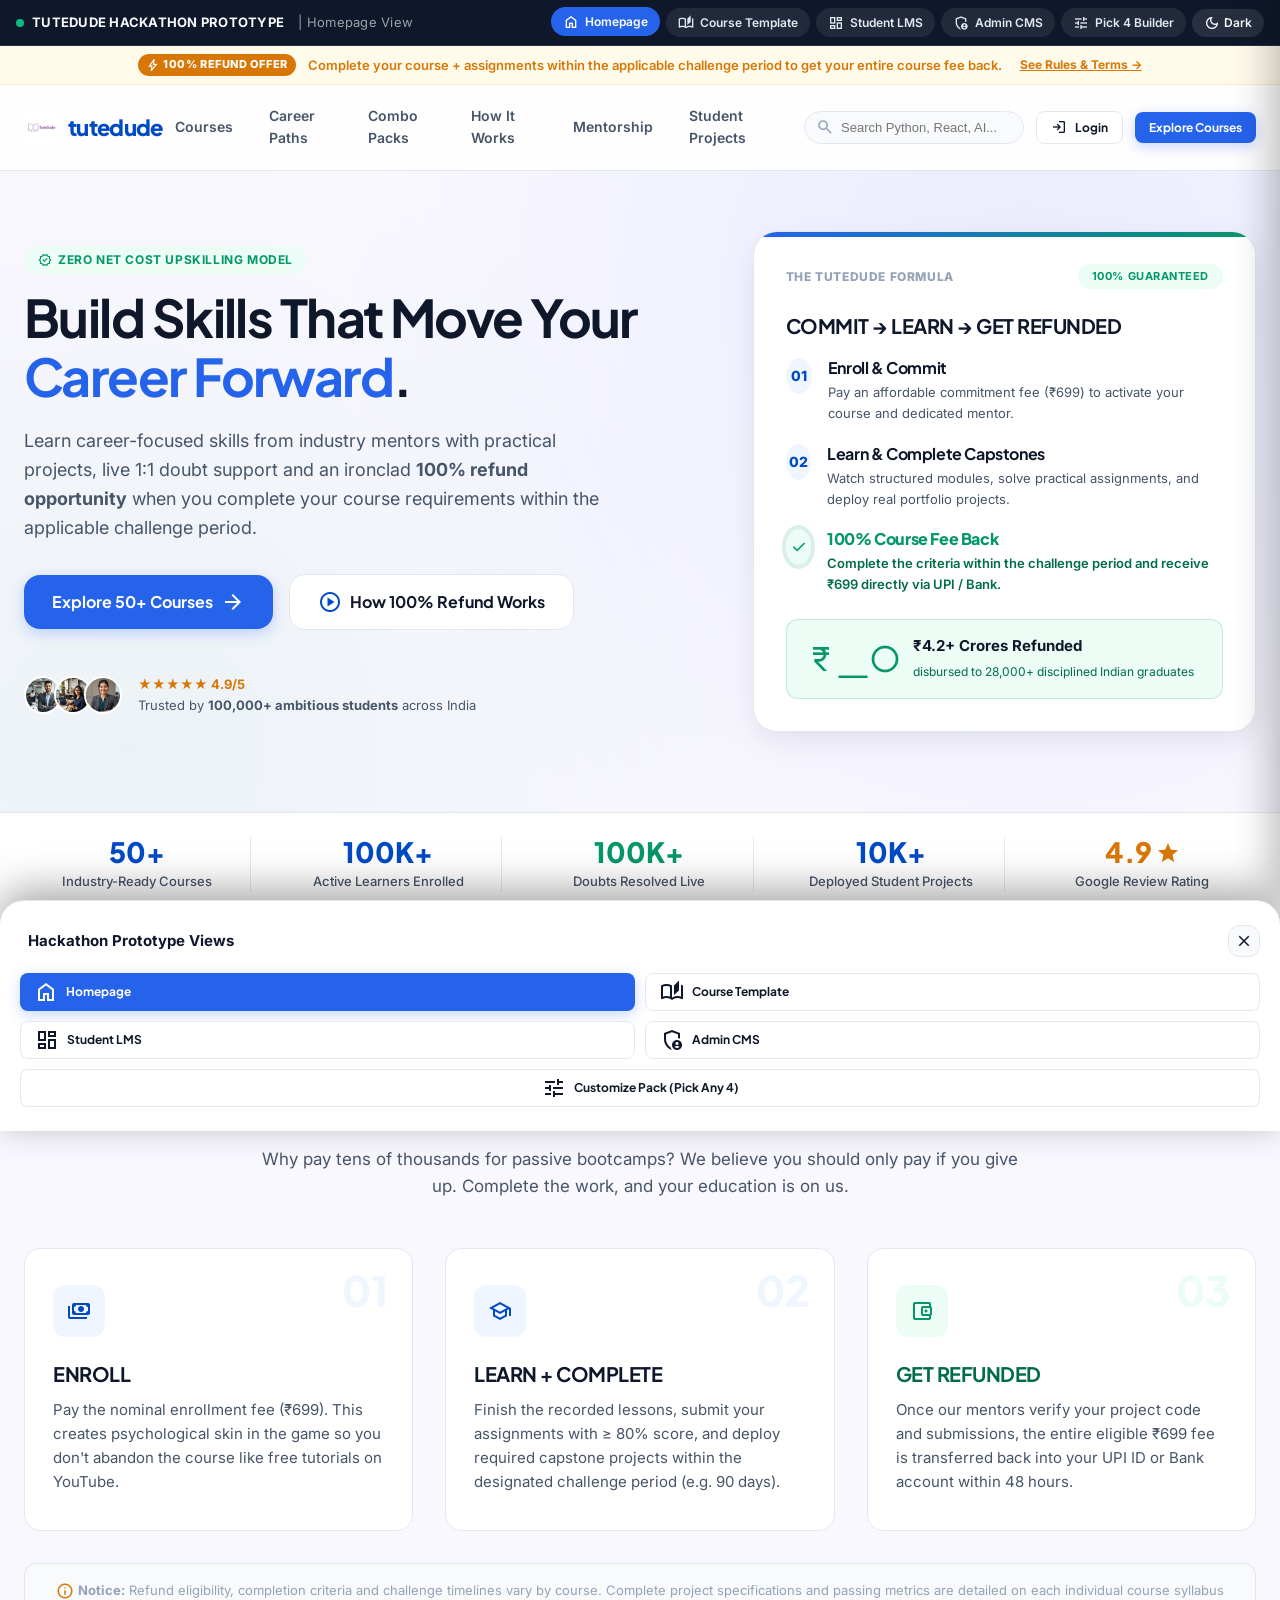
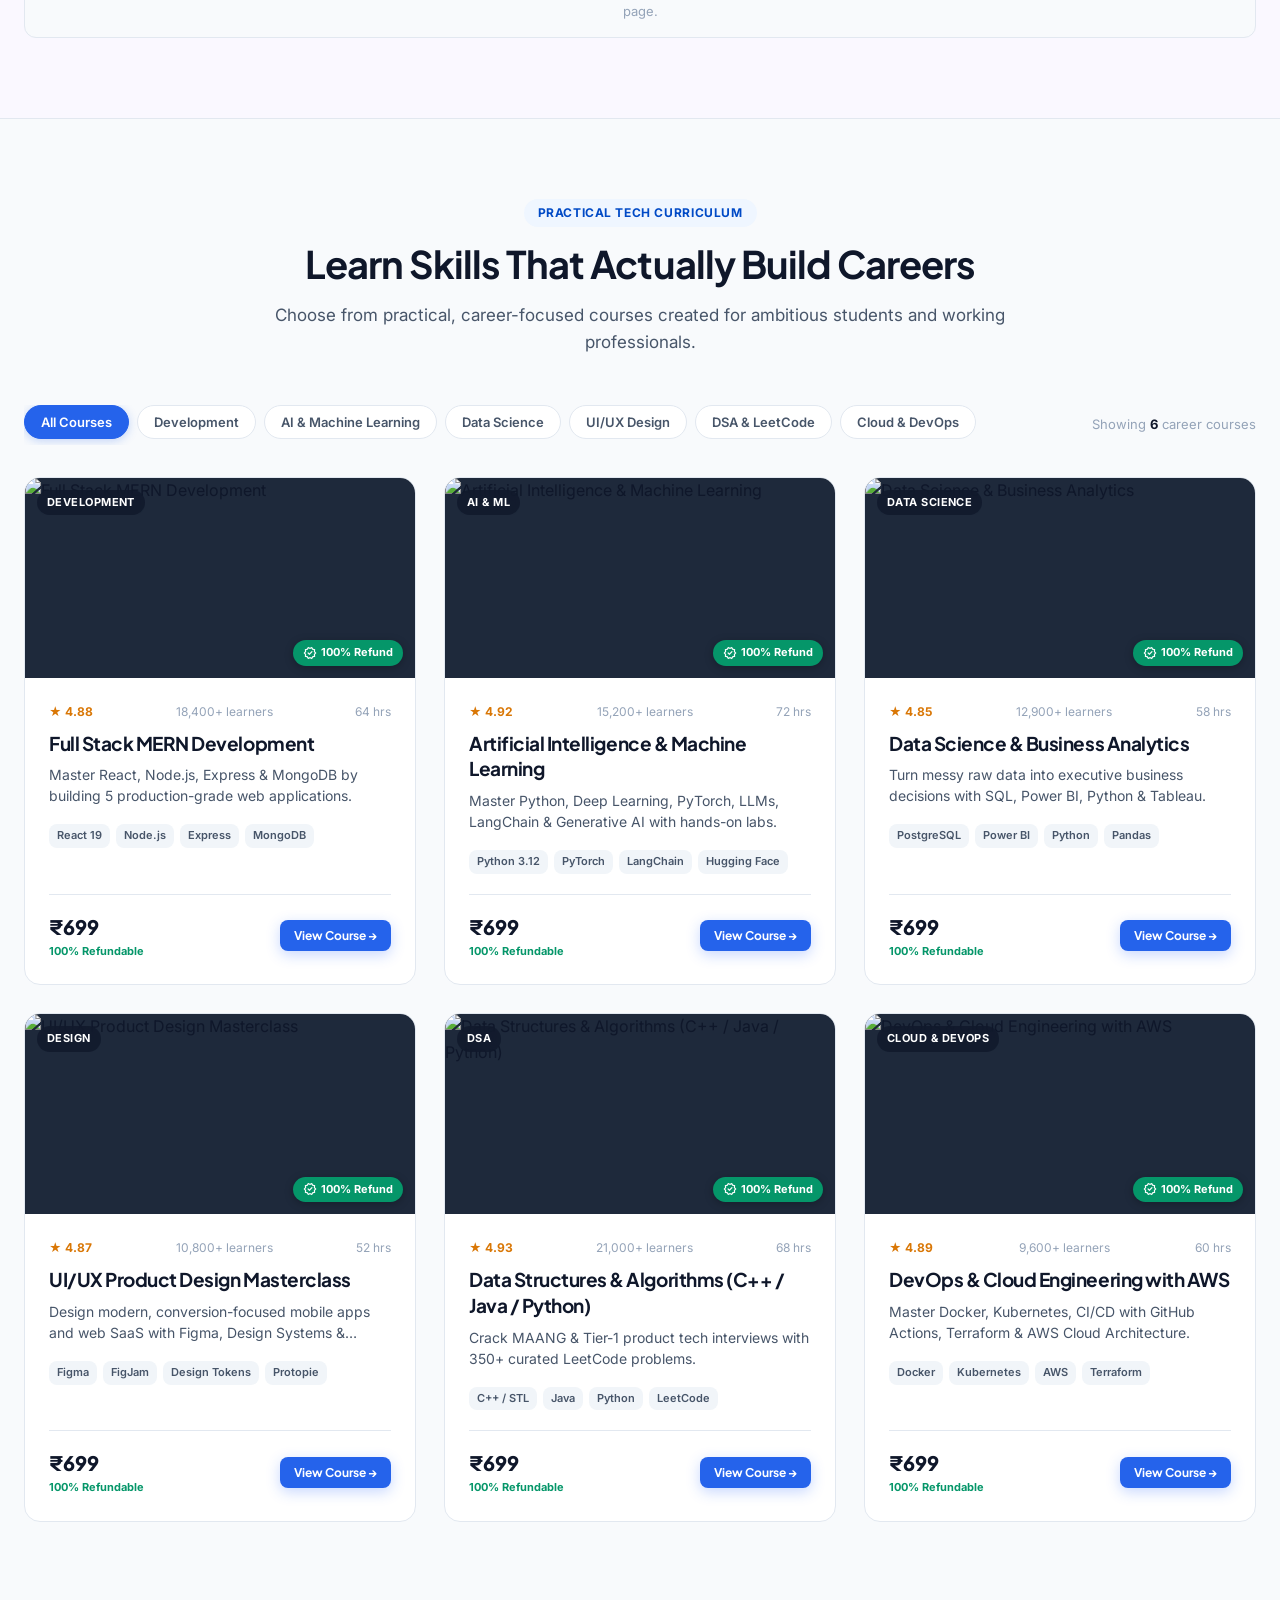
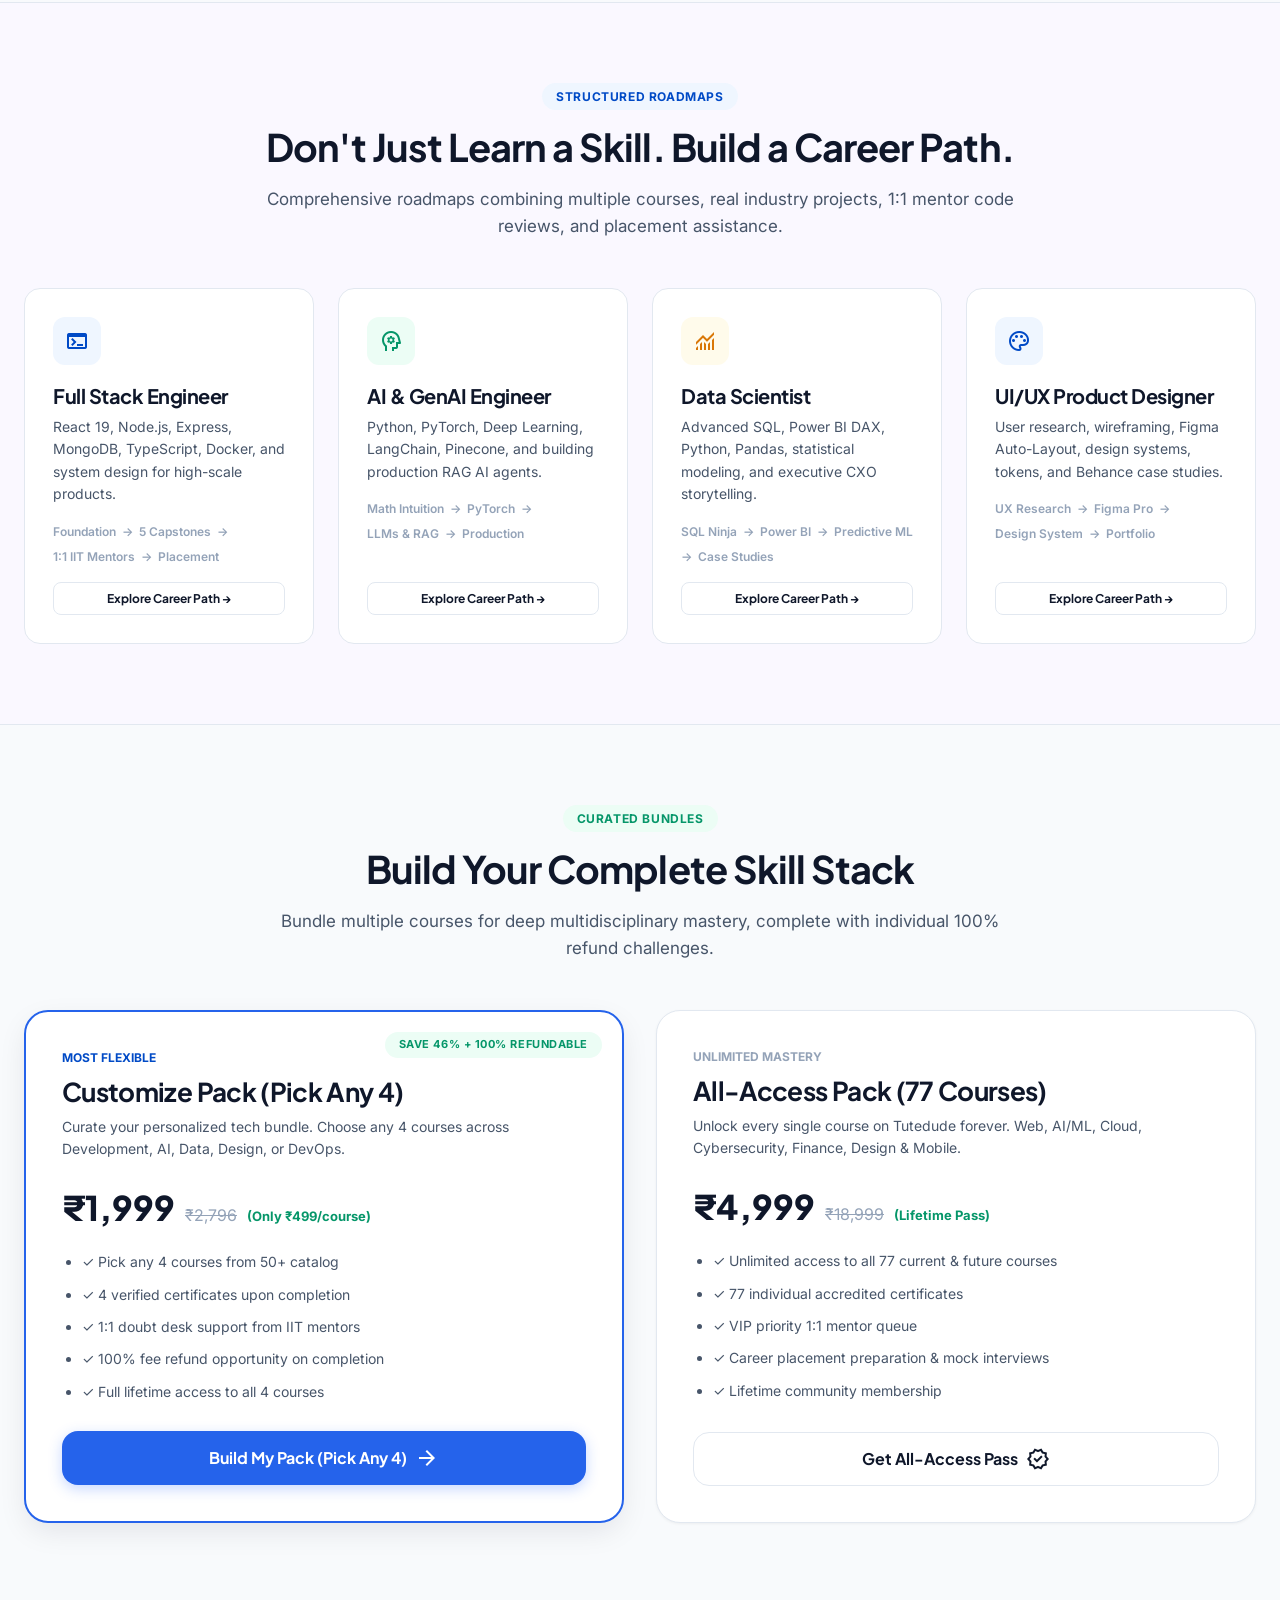
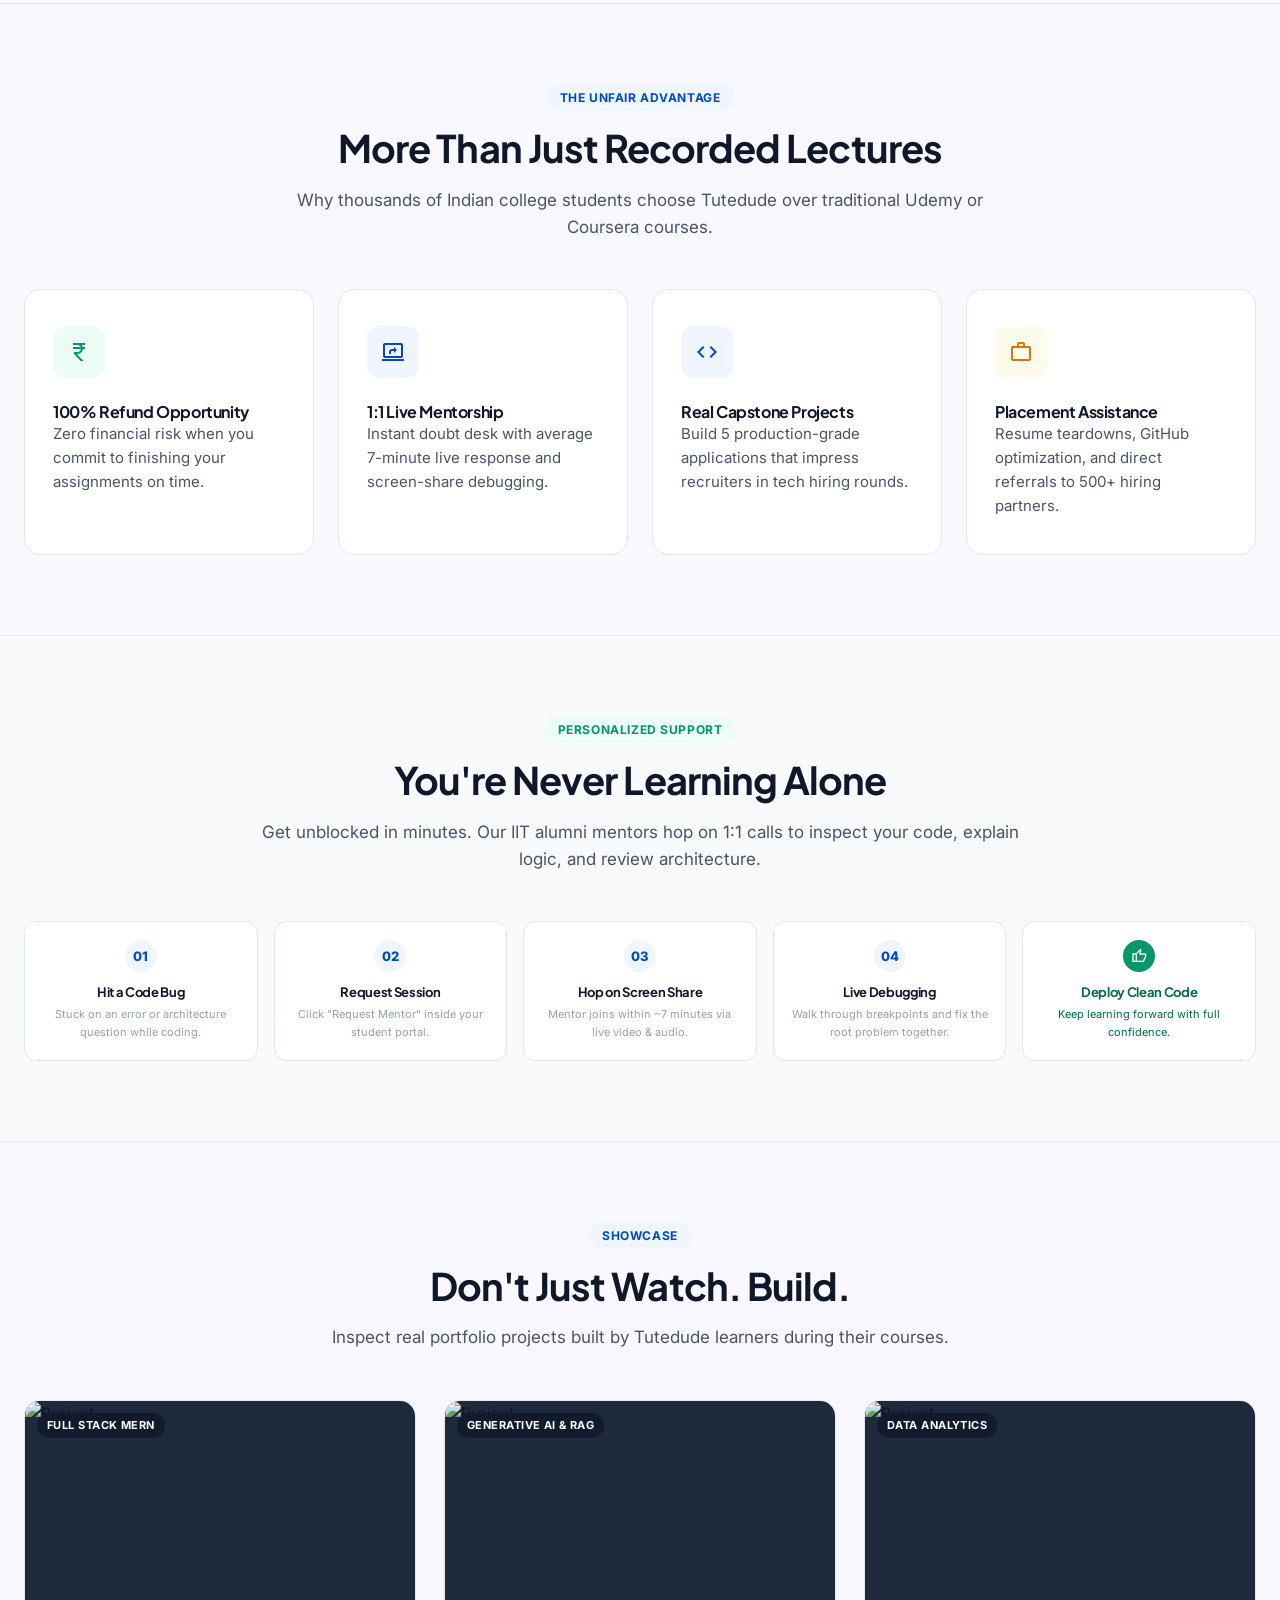
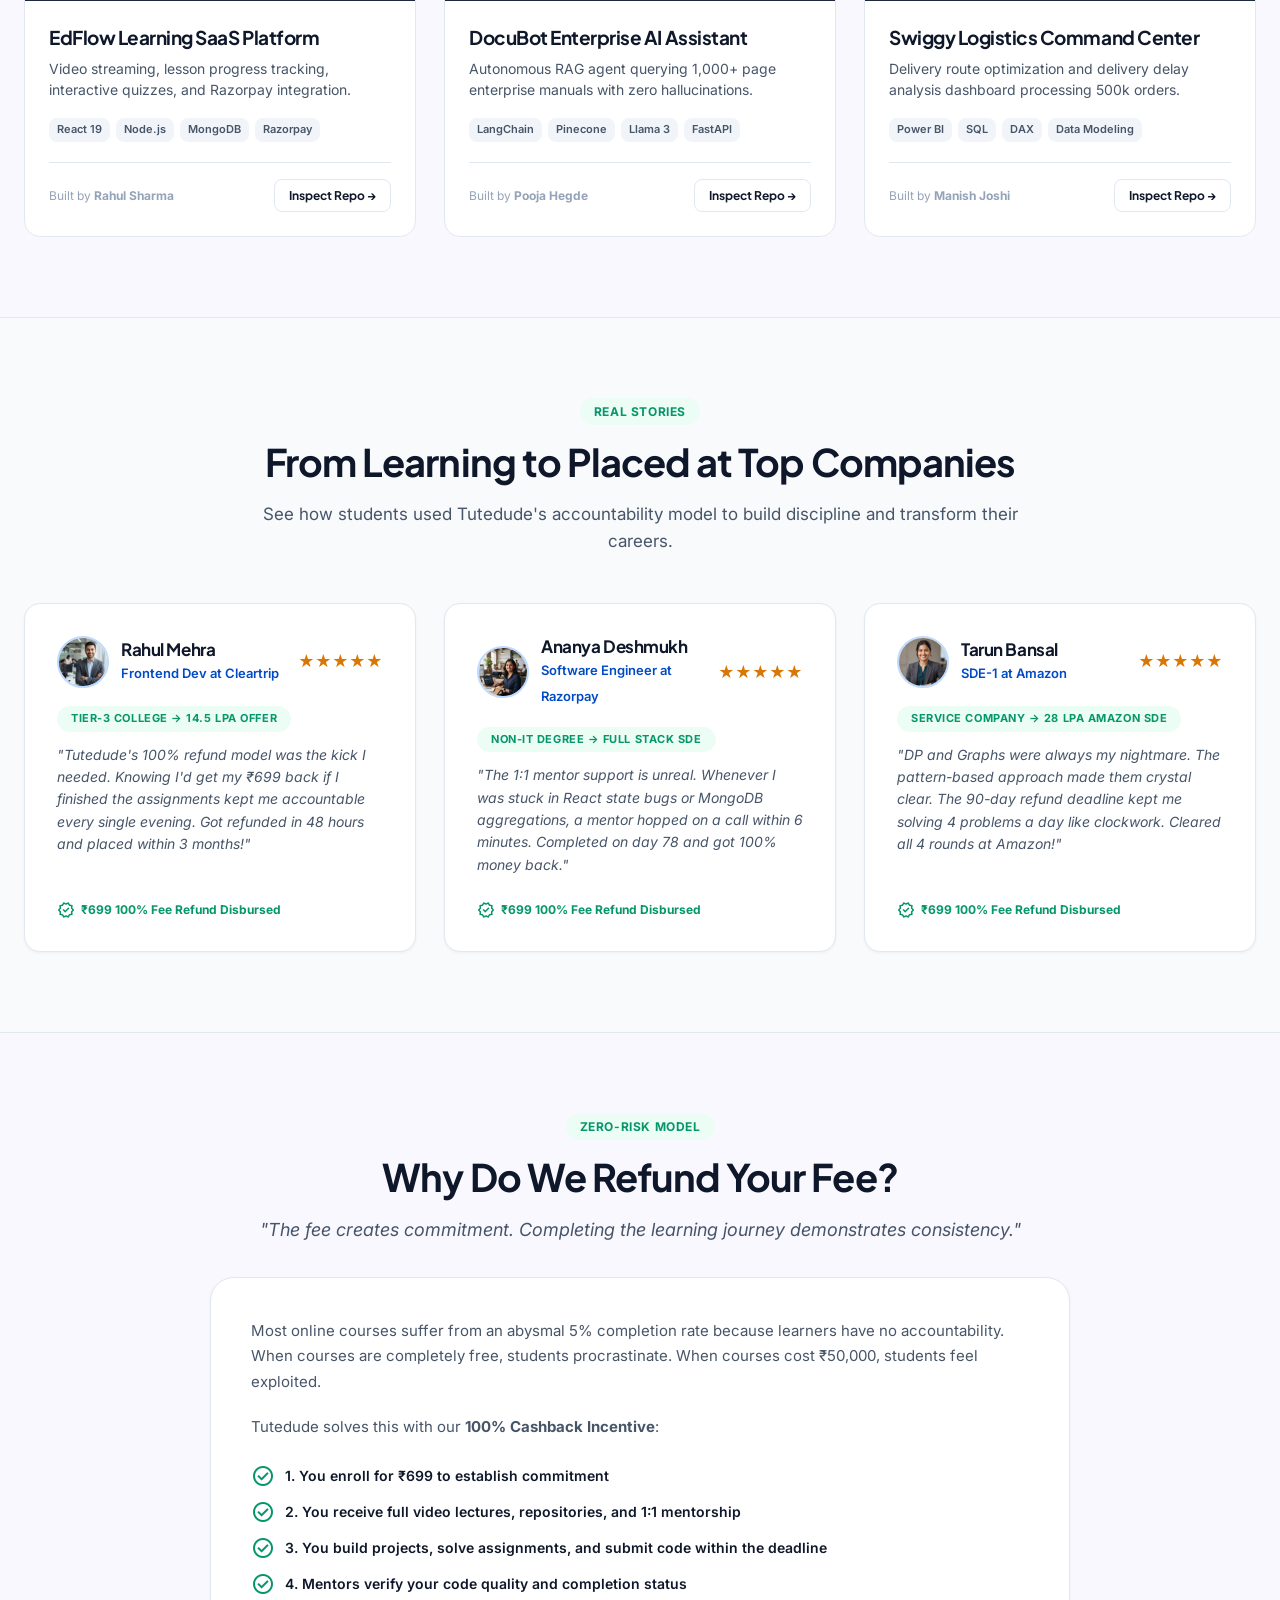
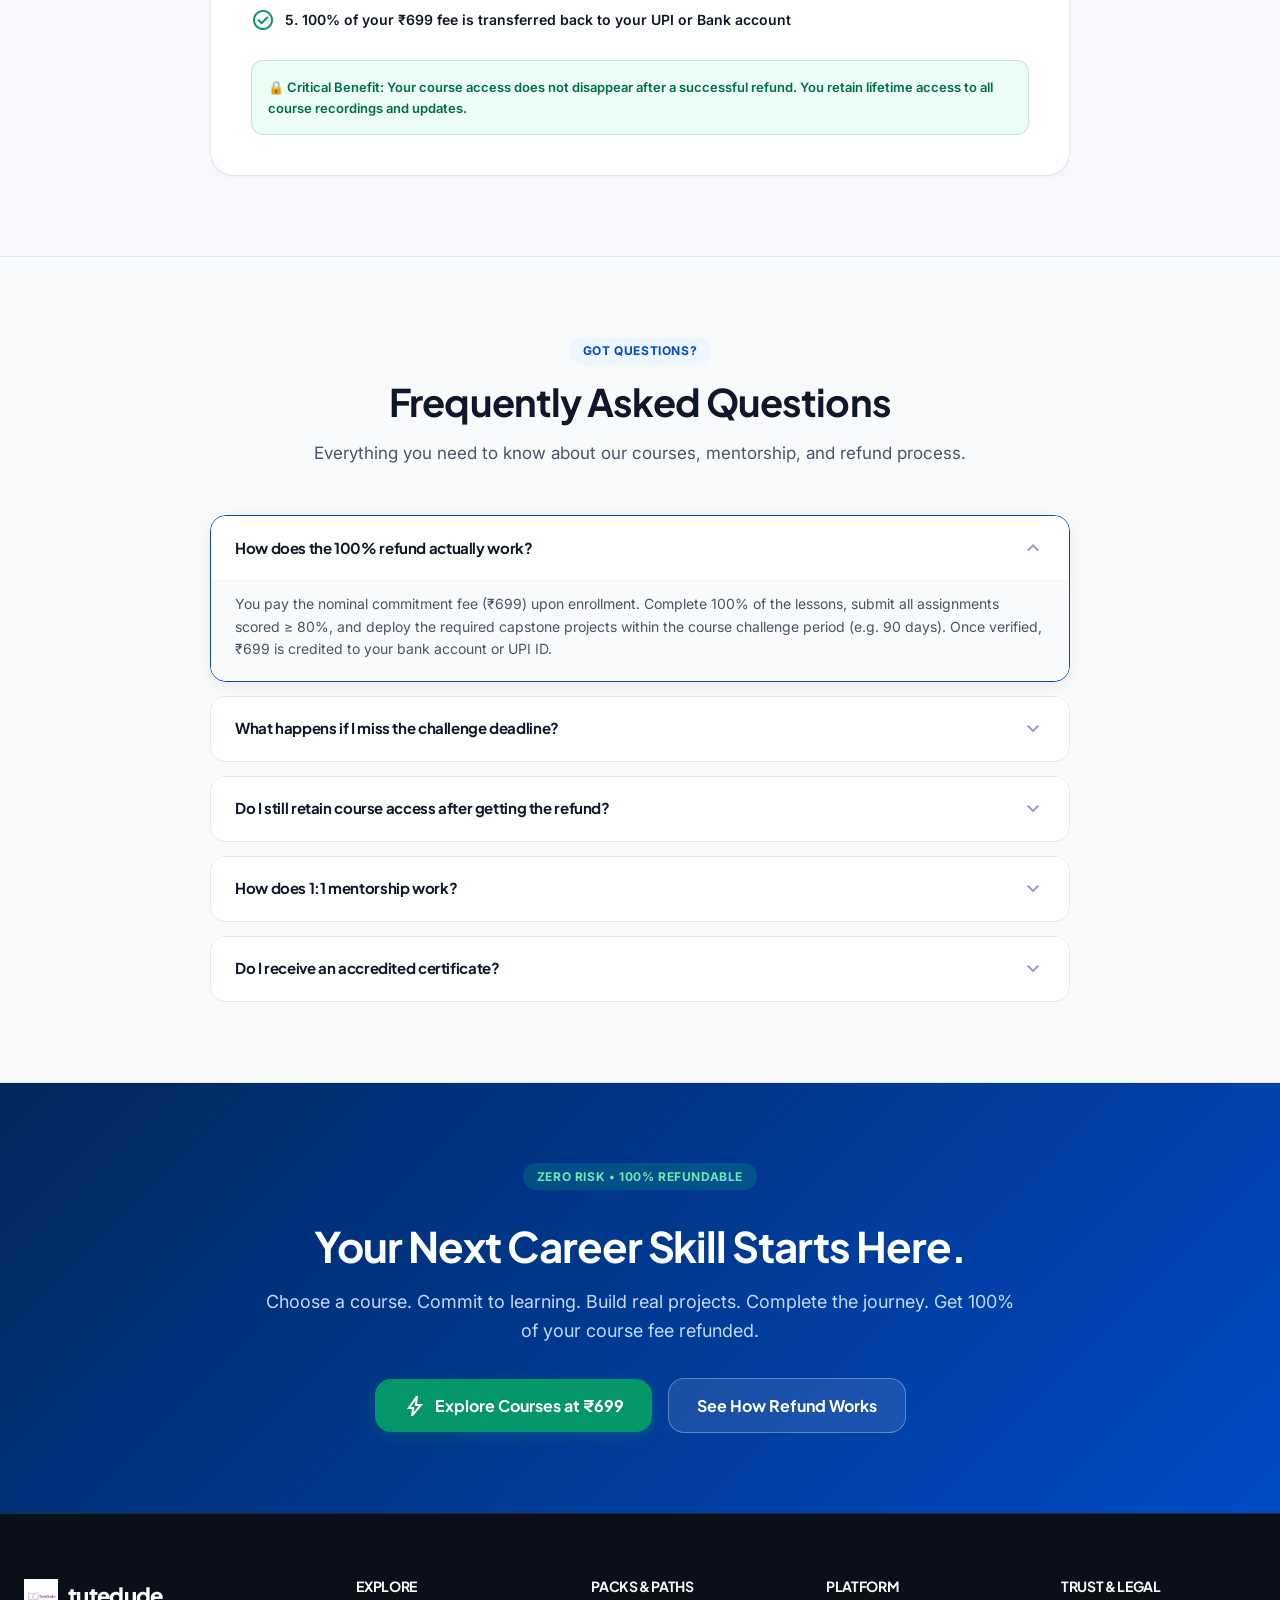
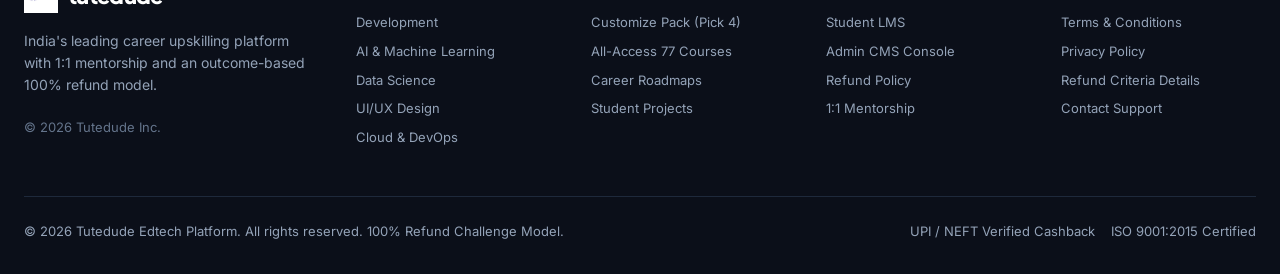
==== commit 39e67afd: "fix(mobile): complete mobile-first redesign with slide-in nav drawer, bottom sheets, clean typograph" ====
--- a/index.html
+++ b/index.html
@@ -73,7 +73,7 @@
         <a href="#student-projects" class="nav-item">Student Projects</a>
       </nav>
 
-      <div class="nav-actions">
+      <div class="nav-actions desktop-only">
         <div class="nav-search">
           <span class="material-symbols-outlined search-icon">search</span>
           <input type="text" id="globalCourseSearch" placeholder="Search Python, React, AI..." oninput="handleGlobalSearch(this.value)">
@@ -84,6 +84,19 @@
         <a href="#courses-catalog" class="btn btn-sm btn-primary">
           Explore Courses
         </a>
+      </div>
+
+      <!-- Mobile Header Actions -->
+      <div class="mobile-header-actions">
+        <button class="mobile-icon-btn theme-toggle-btn" aria-label="Toggle Theme">
+          <span class="material-symbols-outlined theme-toggle-icon" style="font-size: 20px;">dark_mode</span>
+        </button>
+        <a href="dashboard.html" class="mobile-icon-btn" aria-label="Student Portal">
+          <span class="material-symbols-outlined" style="font-size: 20px;">account_circle</span>
+        </a>
+        <button class="mobile-hamburger-btn" onclick="toggleMobileMenu()" aria-label="Open Navigation Menu">
+          <span class="material-symbols-outlined" style="font-size: 24px;">menu</span>
+        </button>
       </div>
     </div>
   </header>
@@ -945,9 +958,132 @@
           <a href="#" class="footer-link">Contact Support</a>
         </div>
       </div>
-
+    </div>
+    <div style="border-top: 1px solid #1e293b; margin-top: 48px; padding-top: 24px; display: flex; justify-content: space-between; align-items: center; flex-wrap: wrap; gap: 16px; font-size: 13px; color: #94a3b8;">
+      <div>© 2026 Tutedude Edtech Platform. All rights reserved. 100% Refund Challenge Model.</div>
+      <div style="display: flex; gap: 16px;">
+        <span>UPI / NEFT Verified Cashback</span>
+        <span>ISO 9001:2015 Certified</span>
+      </div>
     </div>
   </footer>
+
+  <!-- ========================================================================
+       MOBILE NAVIGATION DRAWER
+       ======================================================================== -->
+  <div class="mobile-drawer-backdrop" id="mobileDrawerBackdrop" onclick="closeMobileMenu()"></div>
+  <aside class="mobile-nav-drawer" id="mobileNavDrawer" aria-label="Mobile Navigation">
+    <div class="mobile-drawer-header">
+      <div class="logo-wrapper" style="font-size: 18px;">
+        <img src="assets/td-badge.png" alt="Tutedude Logo" style="height: 28px;">
+        <span>tutedude</span>
+      </div>
+      <button class="mobile-icon-btn" onclick="closeMobileMenu()" aria-label="Close Navigation">
+        <span class="material-symbols-outlined" style="font-size: 20px;">close</span>
+      </button>
+    </div>
+
+    <!-- Student Quick Portal Card -->
+    <a href="dashboard.html" class="mobile-drawer-link" style="background: var(--bg-surface-subtle); border: 1px solid var(--border-subtle); margin-bottom: 12px;">
+      <img src="assets/student-rahul.png" alt="Profile" style="width: 34px; height: 34px; border-radius: 50%; object-fit: cover;">
+      <div>
+        <strong style="font-size: 13px; display: block; color: var(--text-primary);">Student LMS Portal</strong>
+        <span style="font-size: 11px; color: var(--color-emerald); font-weight: 600;">Active 100% Refund Challenge</span>
+      </div>
+    </a>
+
+    <!-- Primary Navigation Links -->
+    <div style="display: flex; flex-direction: column; gap: 4px; margin-bottom: 16px;">
+      <a href="#courses-catalog" class="mobile-drawer-link">
+        <span class="material-symbols-outlined" style="color: var(--color-primary);">auto_stories</span>
+        <span>All Courses (50+)</span>
+      </a>
+      <a href="#career-paths" class="mobile-drawer-link">
+        <span class="material-symbols-outlined" style="color: var(--color-primary);">explore</span>
+        <span>Career Paths</span>
+      </a>
+      <a href="pack-builder.html" class="mobile-drawer-link">
+        <span class="material-symbols-outlined" style="color: var(--color-emerald);">tune</span>
+        <span>Customize Pack (Pick 4)</span>
+      </a>
+      <a href="#how-refund-works" class="mobile-drawer-link">
+        <span class="material-symbols-outlined" style="color: var(--color-amber);">verified_user</span>
+        <span>How 100% Refund Works</span>
+      </a>
+      <a href="#mentorship" class="mobile-drawer-link">
+        <span class="material-symbols-outlined" style="color: var(--color-primary);">headset_mic</span>
+        <span>1:1 Live Mentorship</span>
+      </a>
+      <a href="#student-projects" class="mobile-drawer-link">
+        <span class="material-symbols-outlined" style="color: var(--color-primary);">code</span>
+        <span>Student Projects</span>
+      </a>
+    </div>
+
+    <!-- Hackathon Quick View Switcher inside drawer -->
+    <div style="border-top: 1px solid var(--border-subtle); padding-top: 14px; margin-top: auto;">
+      <span style="font-size: 11px; font-weight: 700; text-transform: uppercase; color: var(--text-muted); display: block; margin-bottom: 8px;">
+        ⚡ Hackathon Evaluator Views
+      </span>
+      <div style="display: flex; flex-direction: column; gap: 4px;">
+        <a href="index.html" class="mobile-drawer-link active" style="padding: 8px 12px; font-size: 13px;">
+          <span class="material-symbols-outlined" style="font-size: 18px;">home</span> Homepage
+        </a>
+        <a href="course.html?id=mern" class="mobile-drawer-link" style="padding: 8px 12px; font-size: 13px;">
+          <span class="material-symbols-outlined" style="font-size: 18px;">auto_stories</span> Course Template
+        </a>
+        <a href="dashboard.html" class="mobile-drawer-link" style="padding: 8px 12px; font-size: 13px;">
+          <span class="material-symbols-outlined" style="font-size: 18px;">dashboard</span> Student LMS
+        </a>
+        <a href="admin.html" class="mobile-drawer-link" style="padding: 8px 12px; font-size: 13px;">
+          <span class="material-symbols-outlined" style="font-size: 18px;">admin_panel_settings</span> Admin CMS
+        </a>
+        <a href="pack-builder.html" class="mobile-drawer-link" style="padding: 8px 12px; font-size: 13px;">
+          <span class="material-symbols-outlined" style="font-size: 18px;">tune</span> Pick 4 Builder
+        </a>
+      </div>
+    </div>
+  </aside>
+
+  <!-- ========================================================================
+       MOBILE DEMO FLOATING PILL & BOTTOM SHEET
+       ======================================================================== -->
+  <div class="mobile-demo-pill" onclick="toggleMobileDemo()" aria-label="Toggle Demo Views">
+    <span class="pulse-dot"></span>
+    <span>Demo Views</span>
+    <span class="material-symbols-outlined" style="font-size: 16px;">expand_less</span>
+  </div>
+
+  <div class="mobile-demo-backdrop" id="mobileDemoBackdrop" onclick="closeMobileDemo()"></div>
+  <aside class="mobile-demo-sheet" id="mobileDemoSheet" aria-label="Demo Views Drawer">
+    <div style="display: flex; align-items: center; justify-content: space-between; margin-bottom: 16px;">
+      <div style="display: flex; align-items: center; gap: 8px;">
+        <span class="pulse-dot"></span>
+        <strong style="font-size: 15px;">Hackathon Prototype Views</strong>
+      </div>
+      <button class="mobile-icon-btn" onclick="closeMobileDemo()" style="width: 32px; height: 32px;">
+        <span class="material-symbols-outlined" style="font-size: 18px;">close</span>
+      </button>
+    </div>
+
+    <div style="display: grid; grid-template-columns: 1fr 1fr; gap: 10px;">
+      <a href="index.html" class="btn btn-sm btn-primary" style="justify-content: flex-start;">
+        <span class="material-symbols-outlined">home</span> Homepage
+      </a>
+      <a href="course.html?id=mern" class="btn btn-sm btn-secondary" style="justify-content: flex-start;">
+        <span class="material-symbols-outlined">auto_stories</span> Course Template
+      </a>
+      <a href="dashboard.html" class="btn btn-sm btn-secondary" style="justify-content: flex-start;">
+        <span class="material-symbols-outlined">dashboard</span> Student LMS
+      </a>
+      <a href="admin.html" class="btn btn-sm btn-secondary" style="justify-content: flex-start;">
+        <span class="material-symbols-outlined">admin_panel_settings</span> Admin CMS
+      </a>
+      <a href="pack-builder.html" class="btn btn-sm btn-secondary" style="grid-column: span 2; justify-content: center;">
+        <span class="material-symbols-outlined">tune</span> Customize Pack (Pick Any 4)
+      </a>
+    </div>
+  </aside>
 
   <!-- Scripts -->
   <script src="js/courses-data.js"></script>
--- a/css/styles.css
+++ b/css/styles.css
@@ -1447,20 +1447,157 @@
   to { transform: scale(1); opacity: 1; }
 }
 
-@keyframes pulse-ring {
-  0% { transform: scale(0.95); box-shadow: 0 0 0 0 rgba(16, 185, 129, 0.7); }
-  70% { transform: scale(1); box-shadow: 0 0 0 6px rgba(16, 185, 129, 0); }
-  100% { transform: scale(0.95); box-shadow: 0 0 0 0 rgba(16, 185, 129, 0); }
-}
-
+/* ==========================================================================
+   Mobile Navigation Drawer & Mobile Demo Bottom Sheet
+   ========================================================================== */
+.mobile-drawer-backdrop,
+.mobile-demo-backdrop {
+  position: fixed;
+  inset: 0;
+  background: rgba(15, 23, 42, 0.65);
+  backdrop-filter: blur(6px);
+  -webkit-backdrop-filter: blur(6px);
+  z-index: 998;
+  display: none;
+  opacity: 0;
+  transition: opacity 0.25s ease;
+}
+
+.mobile-drawer-backdrop.active,
+.mobile-demo-backdrop.active {
+  display: block;
+  opacity: 1;
+}
+
+.mobile-nav-drawer {
+  position: fixed;
+  top: 0;
+  right: 0;
+  bottom: 0;
+  width: 86%;
+  max-width: 320px;
+  background: var(--bg-surface);
+  box-shadow: -10px 0 35px rgba(0, 0, 0, 0.25);
+  z-index: 999;
+  transform: translateX(100%);
+  transition: transform 0.3s cubic-bezier(0.16, 1, 0.3, 1);
+  display: flex;
+  flex-direction: column;
+  padding: 20px 16px;
+  overflow-y: auto;
+}
+
+.mobile-nav-drawer.open {
+  transform: translateX(0);
+}
+
+.mobile-drawer-header {
+  display: flex;
+  align-items: center;
+  justify-content: space-between;
+  padding-bottom: 16px;
+  border-bottom: 1px solid var(--border-subtle);
+  margin-bottom: 16px;
+}
+
+.mobile-drawer-link {
+  display: flex;
+  align-items: center;
+  gap: 12px;
+  padding: 12px 14px;
+  border-radius: var(--radius-md);
+  font-size: 14px;
+  font-weight: 600;
+  color: var(--text-secondary);
+  transition: all var(--transition-fast);
+}
+
+.mobile-drawer-link:hover,
+.mobile-drawer-link.active {
+  background: var(--color-primary-subtle);
+  color: var(--color-primary);
+}
+
+.mobile-demo-pill {
+  display: none;
+  position: fixed;
+  bottom: 20px;
+  left: 16px;
+  z-index: 85;
+  background: #0f172a;
+  color: #ffffff;
+  border: 1px solid rgba(255, 255, 255, 0.25);
+  box-shadow: 0 4px 20px rgba(0, 0, 0, 0.4);
+  border-radius: var(--radius-full);
+  padding: 8px 14px;
+  font-size: 12px;
+  font-weight: 700;
+  align-items: center;
+  gap: 6px;
+  cursor: pointer;
+}
+
+.mobile-demo-sheet {
+  position: fixed;
+  bottom: 0;
+  left: 0;
+  right: 0;
+  background: var(--bg-surface);
+  border-top-left-radius: var(--radius-xl);
+  border-top-right-radius: var(--radius-xl);
+  border-top: 1px solid var(--border-subtle);
+  box-shadow: 0 -10px 40px rgba(0, 0, 0, 0.35);
+  z-index: 999;
+  padding: 24px 20px calc(24px + env(safe-area-inset-bottom, 0px));
+  transform: translateY(100%);
+  transition: transform 0.3s cubic-bezier(0.16, 1, 0.3, 1);
+  max-height: 80vh;
+  overflow-y: auto;
+}
+
+.mobile-demo-sheet.open {
+  transform: translateY(0);
+}
+
+.mobile-header-actions {
+  display: none;
+  align-items: center;
+  gap: 8px;
+}
+
+.mobile-icon-btn,
+.mobile-hamburger-btn {
+  width: 38px;
+  height: 38px;
+  border-radius: var(--radius-md);
+  display: flex;
+  align-items: center;
+  justify-content: center;
+  color: var(--text-primary);
+  background: var(--bg-surface-subtle);
+  border: 1px solid var(--border-subtle);
+  cursor: pointer;
+  flex-shrink: 0;
+}
+
+.mobile-admin-header,
+.mobile-admin-tabs {
+  display: none;
+}
+
+/* ==========================================================================
+   Responsive Architecture & Mobile First Breakpoints
+   ========================================================================== */
 @media (max-width: 1024px) {
   .hero-grid,
   .course-hero-grid {
     grid-template-columns: 1fr;
+    gap: 32px;
   }
   .enrollment-floating-card {
     position: static;
-    margin-top: 32px;
+    margin-top: 24px;
+    width: 100%;
   }
   .trust-grid {
     grid-template-columns: repeat(3, 1fr);
@@ -1470,6 +1607,7 @@
   }
   .three-step-grid {
     grid-template-columns: 1fr;
+    gap: 20px;
   }
   .refund-horizontal-timeline {
     grid-template-columns: repeat(2, 1fr);
@@ -1477,34 +1615,353 @@
 }
 
 @media (max-width: 768px) {
+  /* Hide Desktop Demo Bar on Mobile */
+  .demo-switcher-bar {
+    display: none !important;
+  }
+  
+  /* Show Mobile Demo Pill */
+  .mobile-demo-pill {
+    display: inline-flex !important;
+  }
+
+  /* Reset Main Header to top: 0 on mobile */
+  .main-header {
+    top: 0 !important;
+  }
+
+  /* Universal Viewport & Horizontal Overflow Protection */
+  html, body {
+    width: 100% !important;
+    max-width: 100vw !important;
+    overflow-x: hidden !important;
+    position: relative !important;
+  }
+
+  /* Navigation on Mobile */
+  .nav-container {
+    padding: 10px 16px !important;
+    gap: 10px !important;
+  }
+  .logo-wrapper {
+    font-size: 18px !important;
+    gap: 6px !important;
+    flex-shrink: 0 !important;
+    white-space: nowrap !important;
+  }
+  .logo-img {
+    height: 28px !important;
+  }
+  .nav-links,
+  .desktop-only {
+    display: none !important;
+  }
+  .mobile-header-actions {
+    display: flex !important;
+  }
+
+  /* Announcement Bar on Mobile */
+  .announcement-bar {
+    padding: 6px 12px !important;
+    font-size: 11px !important;
+    line-height: 1.4 !important;
+    gap: 6px !important;
+    flex-wrap: wrap !important;
+    justify-content: center !important;
+    text-align: center !important;
+  }
+  .announcement-bar .badge {
+    font-size: 10px !important;
+    padding: 2px 6px !important;
+  }
+
+  /* Hero Section on Mobile */
+  .hero-section {
+    padding: 28px 16px 40px !important;
+    width: 100% !important;
+    box-sizing: border-box !important;
+  }
   .hero-content h1 {
-    font-size: 34px;
+    font-size: 30px !important;
+    line-height: 1.2 !important;
+    letter-spacing: -0.02em !important;
+    margin-bottom: 14px !important;
+    word-break: break-word !important;
+  }
+  .hero-content p {
+    font-size: 15px !important;
+    line-height: 1.55 !important;
+    margin-bottom: 24px !important;
+  }
+  .hero-ctas {
+    flex-direction: column !important;
+    width: 100% !important;
+    gap: 10px !important;
+  }
+  .hero-ctas .btn {
+    width: 100% !important;
+    height: 48px !important;
+    justify-content: center !important;
+  }
+  .refund-interactive-card {
+    padding: 20px 16px !important;
+    width: 100% !important;
+    box-sizing: border-box !important;
+    border-radius: var(--radius-lg) !important;
+  }
+
+  /* Trust Strip on Mobile (Modern 2x2 App Grid + 1 Full Width) */
+  .trust-strip {
+    padding: 16px 0 !important;
+  }
+  .trust-grid {
+    grid-template-columns: 1fr 1fr !important;
+    gap: 10px !important;
+    padding: 0 16px !important;
+  }
+  .trust-item {
+    border: 1px solid var(--border-subtle) !important;
+    border-radius: var(--radius-md) !important;
+    background: var(--bg-surface-subtle) !important;
+    padding: 12px 8px !important;
+    text-align: center !important;
+  }
+  .trust-item:last-child {
+    grid-column: span 2 !important;
+    border-right: 1px solid var(--border-subtle) !important;
+  }
+  .trust-num {
+    font-size: 24px !important;
+  }
+
+  /* Section Containers */
+  .section-wrapper,
+  .section-wrapper-sm {
+    padding: 44px 16px !important;
+    width: 100% !important;
+    box-sizing: border-box !important;
+  }
+  .section-header {
+    margin-bottom: 32px !important;
   }
   .section-title {
-    font-size: 28px;
-  }
-  .nav-links, .nav-search {
-    display: none;
-  }
-  .trust-grid {
-    grid-template-columns: 1fr;
-    gap: 16px;
-  }
-  .trust-item {
-    border-right: none;
-    border-bottom: 1px solid var(--border-subtle);
-    padding-bottom: 12px;
-  }
-  .trust-item:last-child {
-    border-bottom: none;
-  }
+    font-size: 26px !important;
+    line-height: 1.25 !important;
+  }
+  .section-desc {
+    font-size: 15px !important;
+  }
+
+  /* Category Chips (Smooth Horizontal Scroll with Momentum) */
+  .category-chips {
+    overflow-x: auto !important;
+    -webkit-overflow-scrolling: touch !important;
+    white-space: nowrap !important;
+    display: flex !important;
+    gap: 8px !important;
+    padding: 4px 0 10px !important;
+    scrollbar-width: none !important;
+    width: 100% !important;
+  }
+  .category-chips::-webkit-scrollbar {
+    display: none !important;
+  }
+  .chip {
+    flex-shrink: 0 !important;
+    padding: 6px 14px !important;
+    font-size: 12px !important;
+  }
+
+  /* Course Grid & Cards */
   .course-grid {
-    grid-template-columns: 1fr;
+    grid-template-columns: 1fr !important;
+    gap: 18px !important;
+    width: 100% !important;
+  }
+  .course-card {
+    width: 100% !important;
+    box-sizing: border-box !important;
+  }
+  .course-card-thumb {
+    height: 180px !important;
+  }
+  .course-card-body {
+    padding: 18px !important;
+  }
+  .course-card-title {
+    font-size: 17px !important;
+  }
+
+  /* Career Paths & 3-Step Cards */
+  .career-paths-grid,
+  .three-step-grid {
+    grid-template-columns: 1fr !important;
+    gap: 16px !important;
+    width: 100% !important;
+  }
+  .step-card {
+    padding: 24px 18px !important;
+  }
+
+  /* Mentorship Flow on Mobile */
+  #mentorshipFlowGrid {
+    grid-template-columns: 1fr !important;
+    gap: 12px !important;
+  }
+
+  /* Course Detail Page on Mobile */
+  .course-template-header {
+    padding: 24px 16px 36px !important;
+  }
+  .course-main-title {
+    font-size: 28px !important;
+    line-height: 1.22 !important;
+  }
+  .course-subtitle {
+    font-size: 16px !important;
+  }
+  .course-meta-strip {
+    gap: 12px !important;
+    font-size: 13px !important;
   }
   .progress-metrics-row {
-    grid-template-columns: repeat(2, 1fr);
+    grid-template-columns: 1fr 1fr !important;
+    gap: 10px !important;
   }
   .refund-horizontal-timeline {
-    grid-template-columns: 1fr;
-  }
-}
+    grid-template-columns: 1fr !important;
+    gap: 10px !important;
+  }
+  .view-mode-toggle-banner {
+    flex-direction: column !important;
+    align-items: stretch !important;
+    gap: 12px !important;
+    text-align: center !important;
+    padding: 14px 16px !important;
+  }
+  .segmented-toggle {
+    width: 100% !important;
+    display: flex !important;
+  }
+  .segmented-btn {
+    flex: 1 !important;
+    text-align: center !important;
+    padding: 8px 10px !important;
+    font-size: 12px !important;
+  }
+
+  /* Footer on Mobile */
+  footer > div {
+    grid-template-columns: 1fr !important;
+    gap: 32px !important;
+  }
+
+  /* Admin Console on Mobile */
+  .mobile-admin-header {
+    display: block !important;
+  }
+  .mobile-admin-tabs {
+    display: flex !important;
+    padding: 10px 14px !important;
+    background: #111726 !important;
+    border-bottom: 1px solid #24304d !important;
+    overflow-x: auto !important;
+    -webkit-overflow-scrolling: touch !important;
+    white-space: nowrap !important;
+    gap: 8px !important;
+    scrollbar-width: none !important;
+  }
+  .mobile-admin-tabs::-webkit-scrollbar {
+    display: none !important;
+  }
+  .mobile-tab-btn {
+    flex-shrink: 0 !important;
+    font-size: 12px !important;
+    padding: 6px 14px !important;
+  }
+  .admin-main {
+    padding: 16px 12px !important;
+  }
+  .admin-table-container,
+  .admin-card {
+    max-width: 100% !important;
+    overflow-x: auto !important;
+    -webkit-overflow-scrolling: touch !important;
+  }
+
+  /* Student Dashboard on Mobile */
+  .challenge-spotlight-card {
+    padding: 20px 16px !important;
+    border-radius: var(--radius-lg) !important;
+  }
+  .countdown-grid {
+    gap: 6px !important;
+    margin: 14px 0 !important;
+  }
+  .timer-box {
+    padding: 8px 4px !important;
+  }
+  .timer-val {
+    font-size: 20px !important;
+  }
+  .timer-lbl {
+    font-size: 9px !important;
+  }
+  .checklist-row {
+    flex-direction: column !important;
+    align-items: flex-start !important;
+    gap: 8px !important;
+    padding: 12px 14px !important;
+  }
+  .checklist-row > div:last-child {
+    align-self: flex-end !important;
+  }
+
+  /* Sticky Bottom Enrollment CTA Bar on Mobile */
+  .sticky-bottom-enrollment {
+    padding: 10px 14px !important;
+  }
+  .sticky-bar-inner {
+    flex-direction: row !important;
+    justify-content: space-between !important;
+    gap: 8px !important;
+  }
+  .sticky-bar-inner strong {
+    font-size: 13px !important;
+    max-width: 140px !important;
+    white-space: nowrap !important;
+    overflow: hidden !important;
+    text-overflow: ellipsis !important;
+  }
+  .sticky-bar-inner .btn {
+    padding: 8px 14px !important;
+    font-size: 12px !important;
+  }
+
+  /* Pack Builder Bottom Tray on Mobile */
+  .tray-floating-bottom {
+    padding: 10px 14px !important;
+  }
+  .tray-floating-bottom > div {
+    flex-direction: row !important;
+    justify-content: space-between !important;
+    gap: 8px !important;
+  }
+  .tray-floating-bottom #selectedChipsList {
+    display: none !important;
+  }
+  #trayPriceText {
+    font-size: 20px !important;
+  }
+  #btnEnrollPack {
+    padding: 8px 14px !important;
+    font-size: 12px !important;
+  }
+
+  /* Reposition Floating Demo Pill when sticky bottom CTAs exist */
+  body:has(.sticky-bottom-enrollment.visible) .mobile-demo-pill,
+  body:has(.tray-floating-bottom) .mobile-demo-pill {
+    bottom: 84px !important;
+  }
+}
+
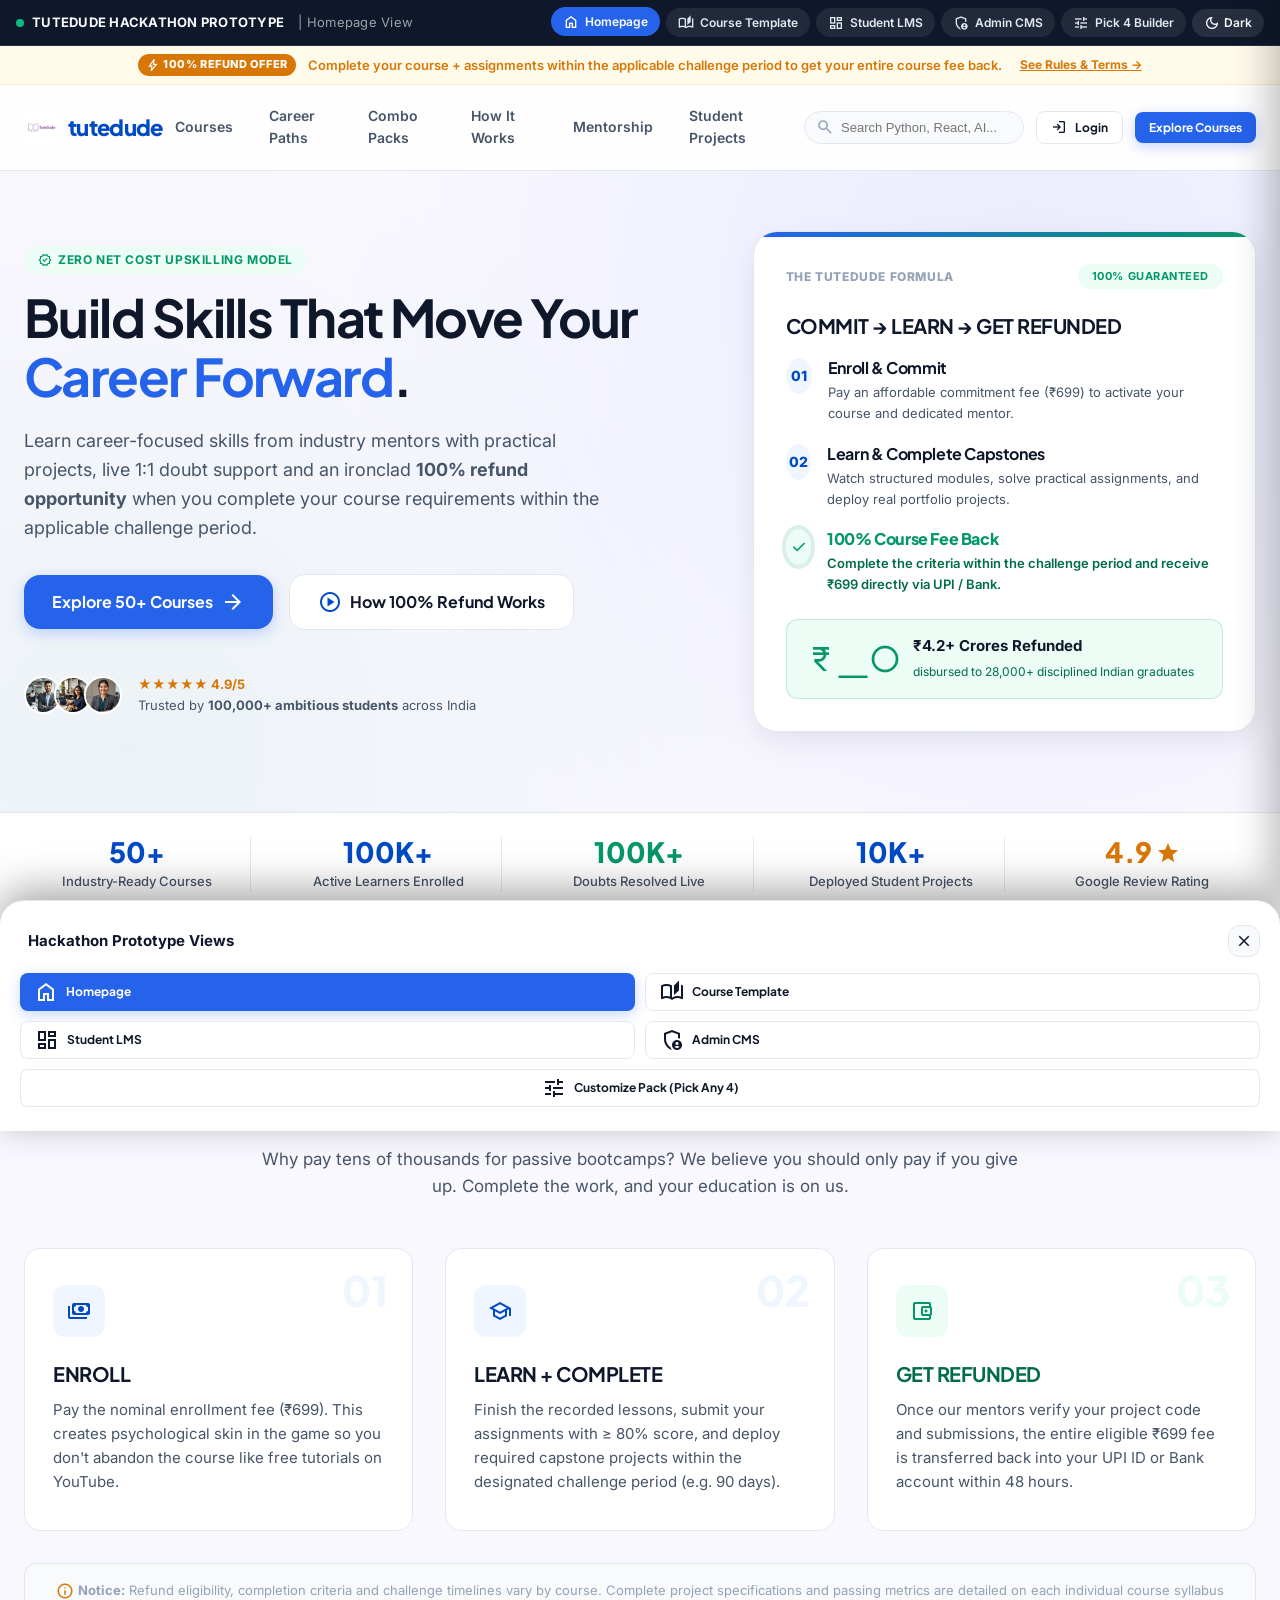
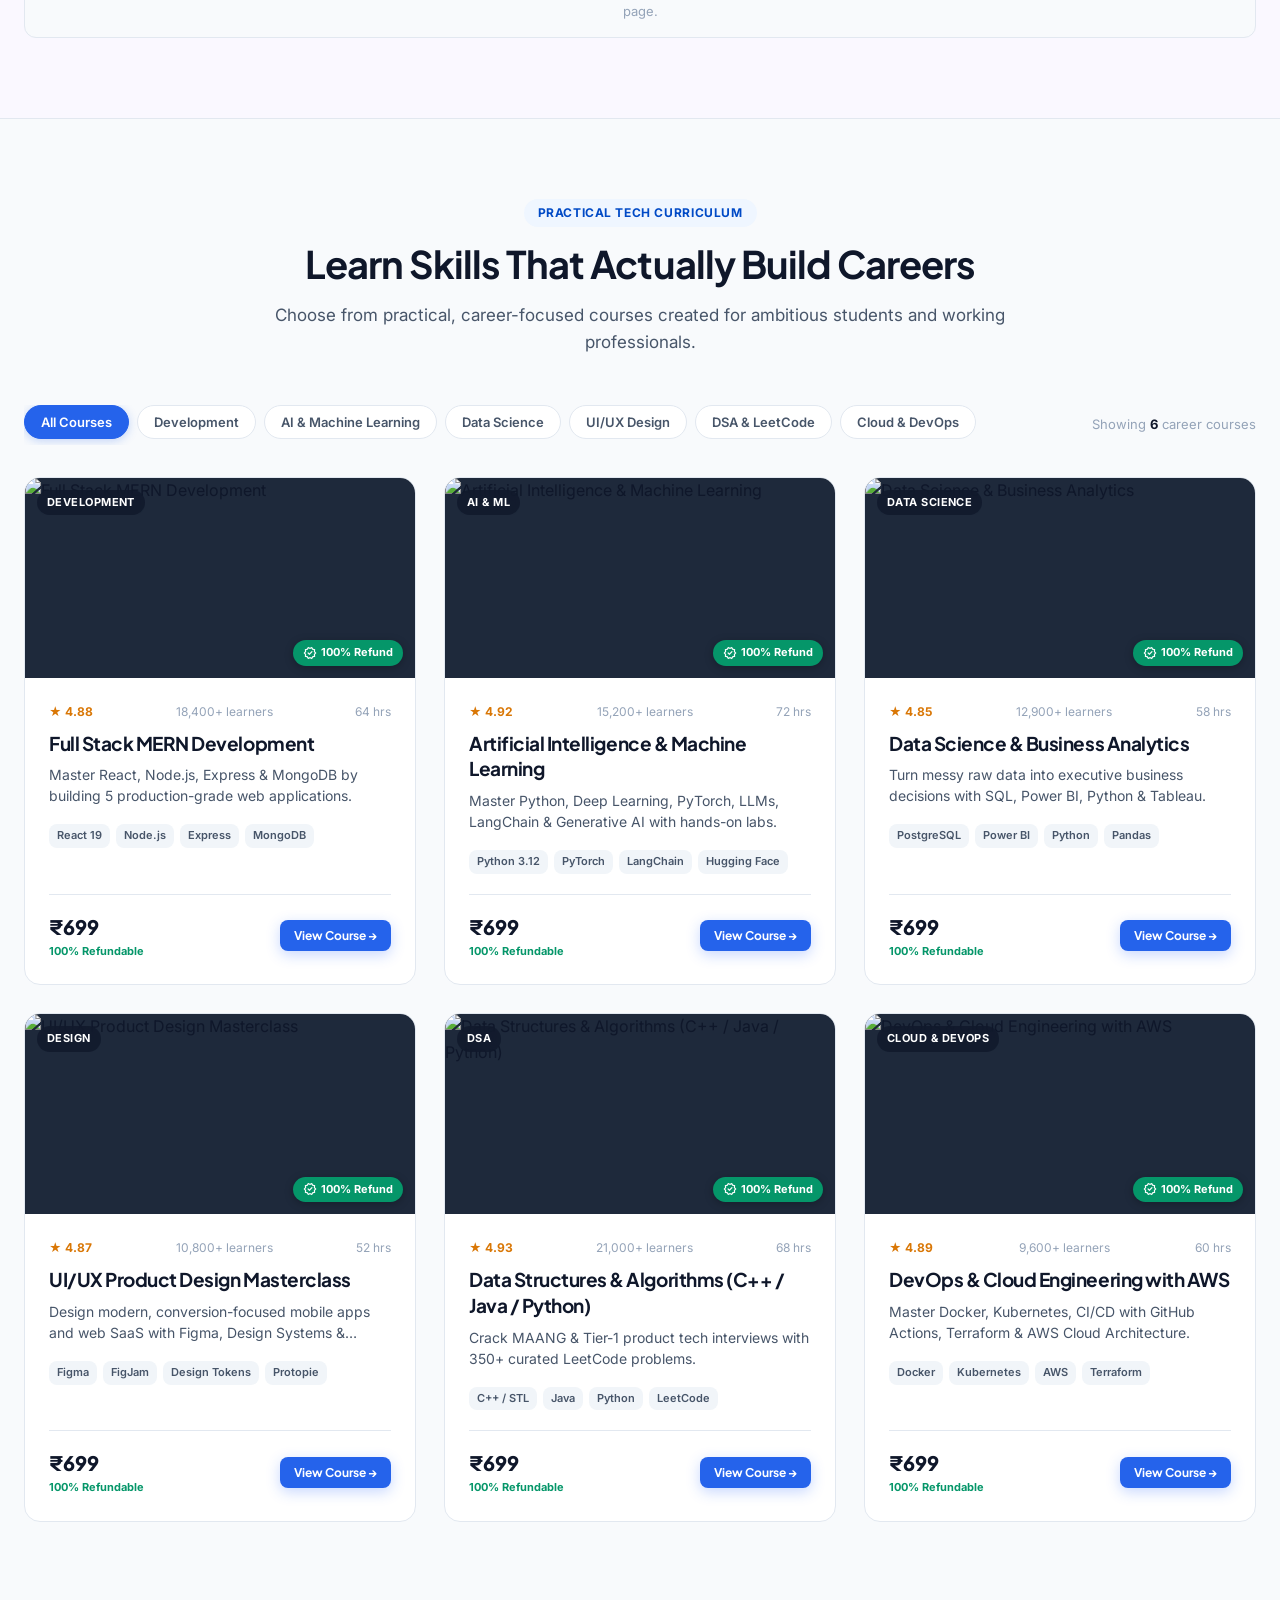
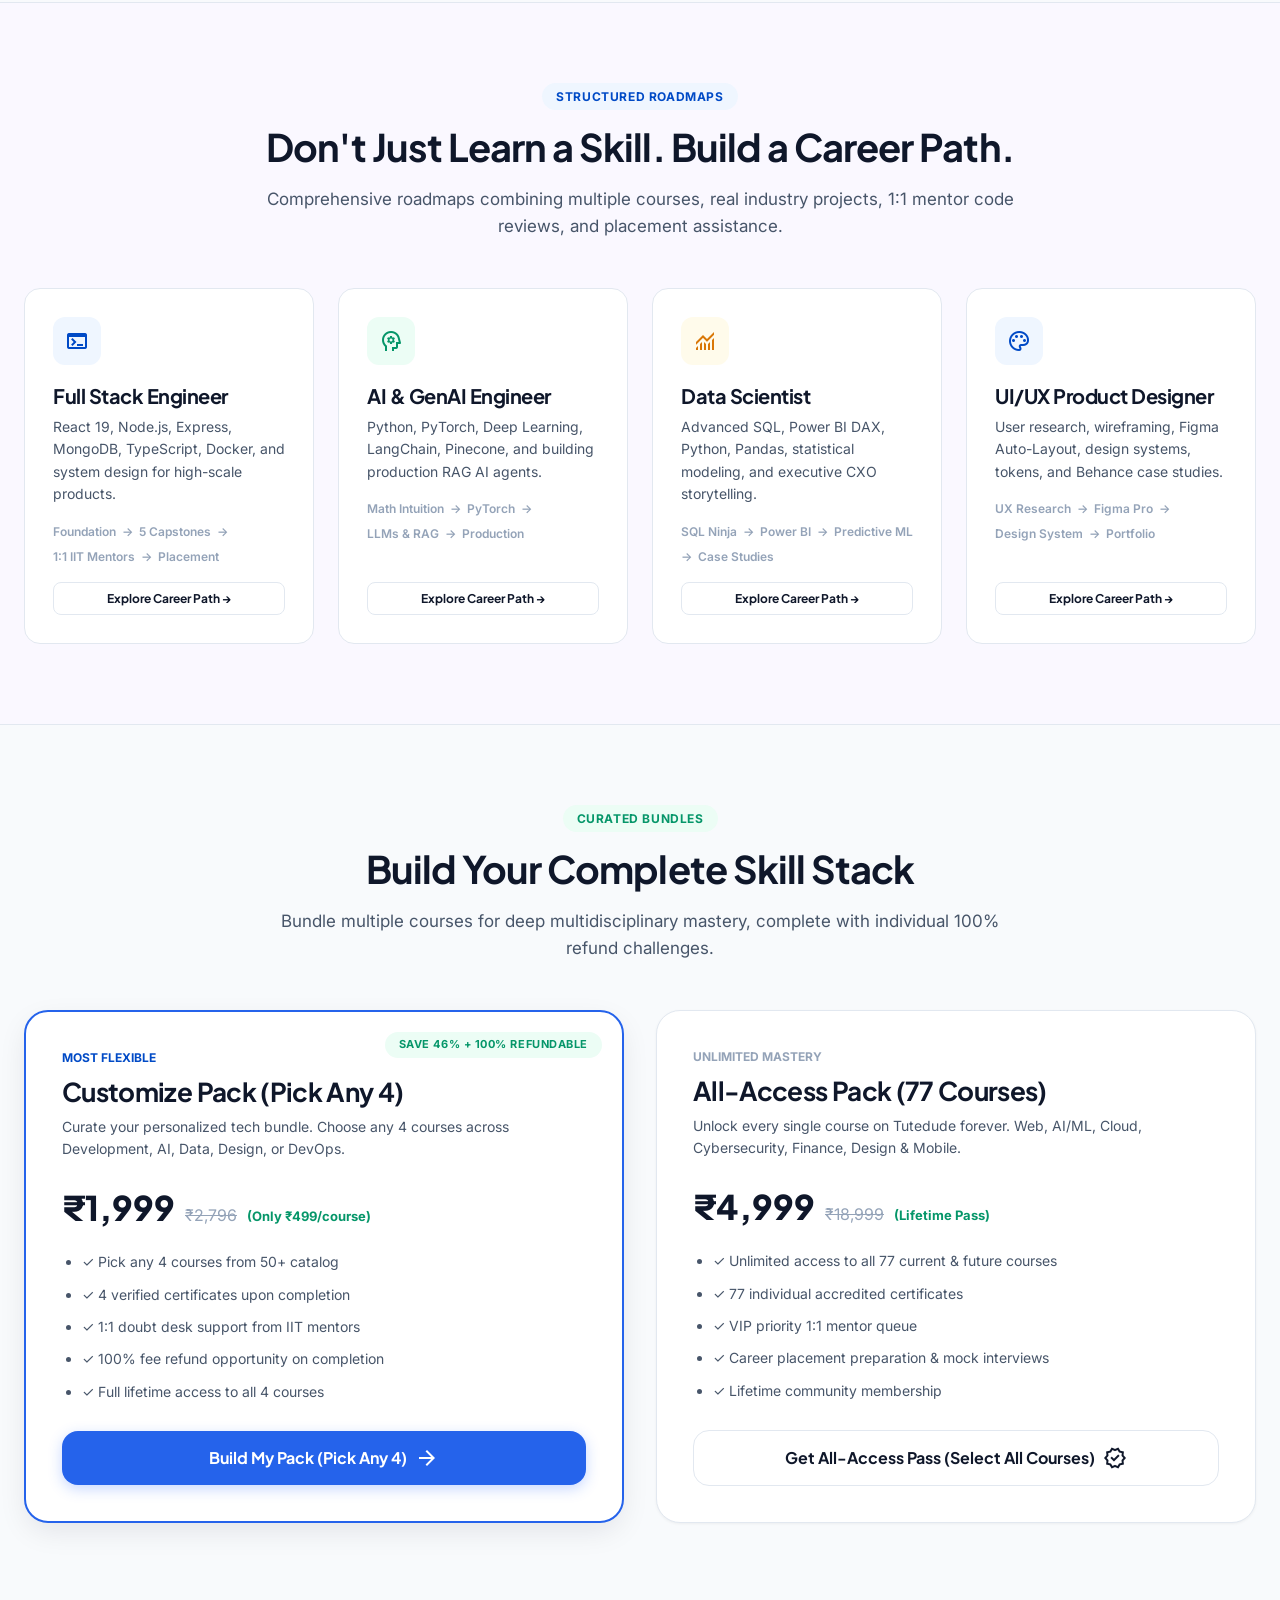
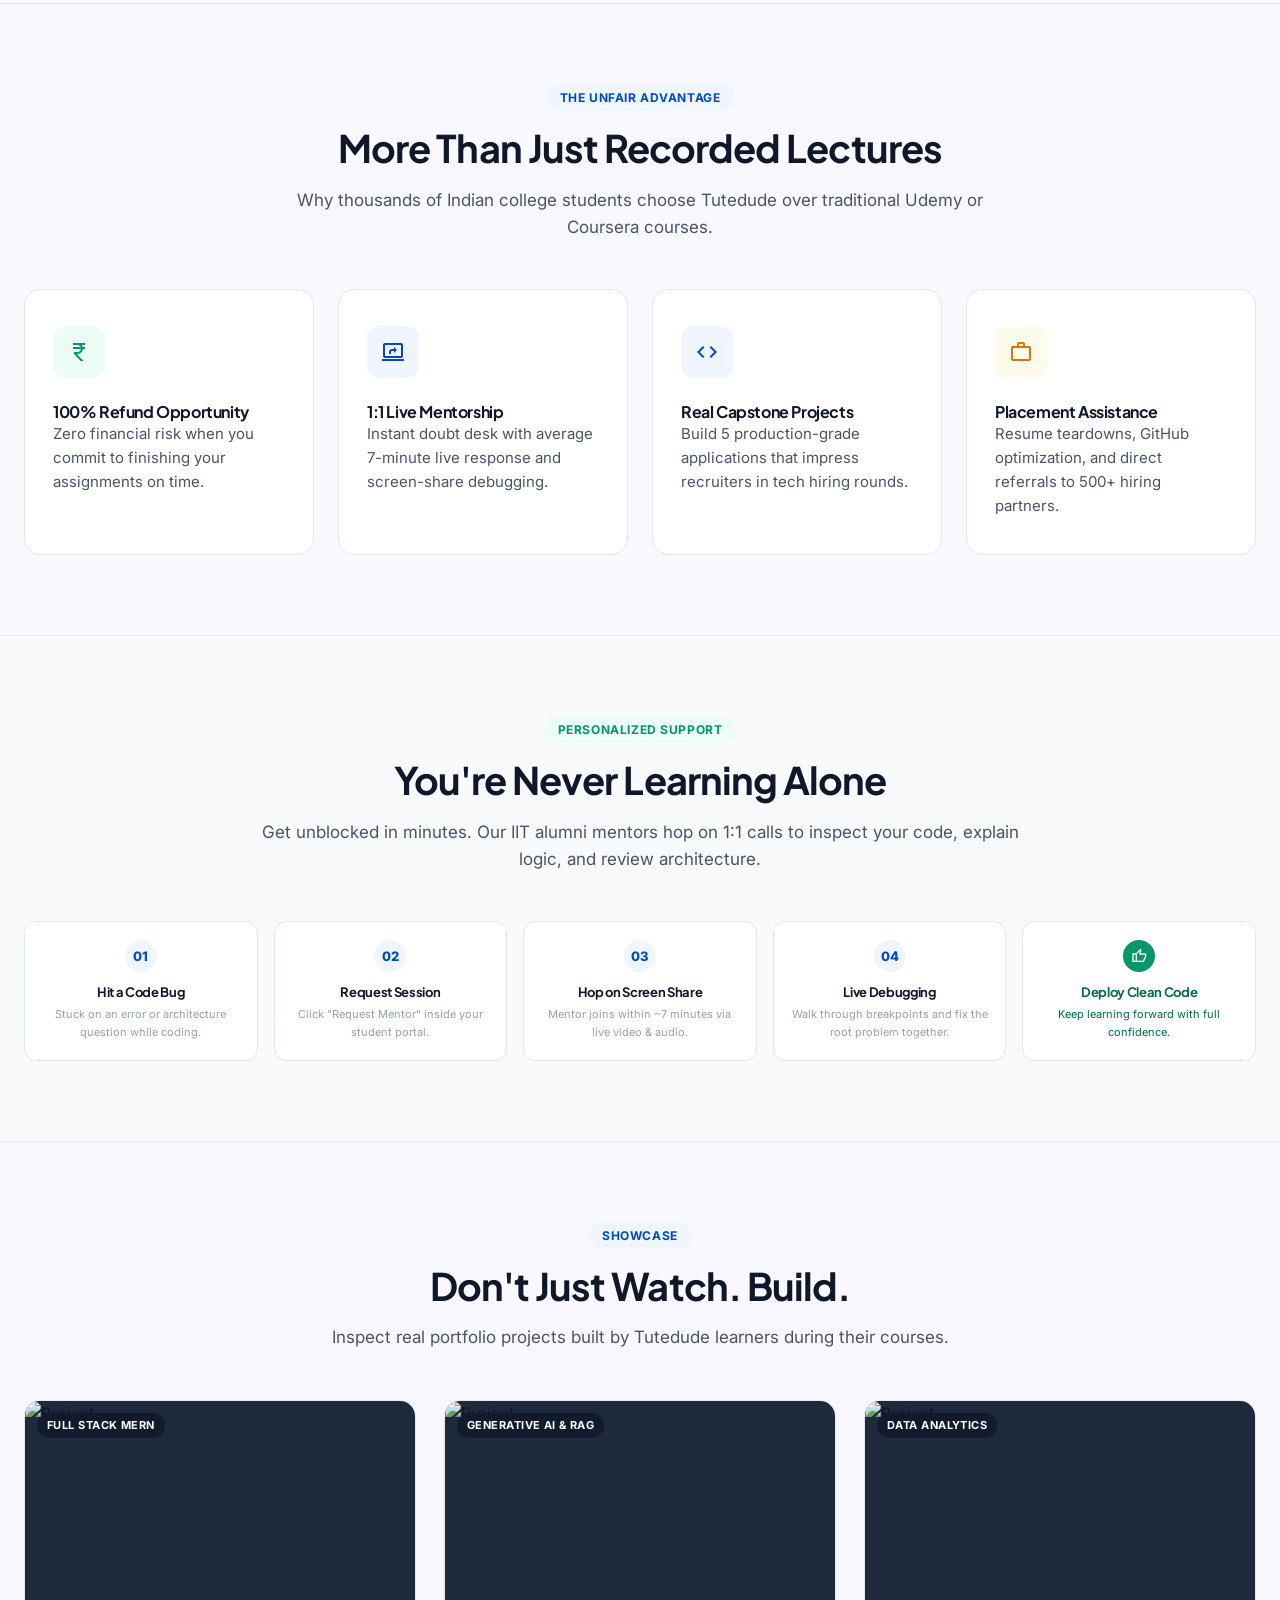
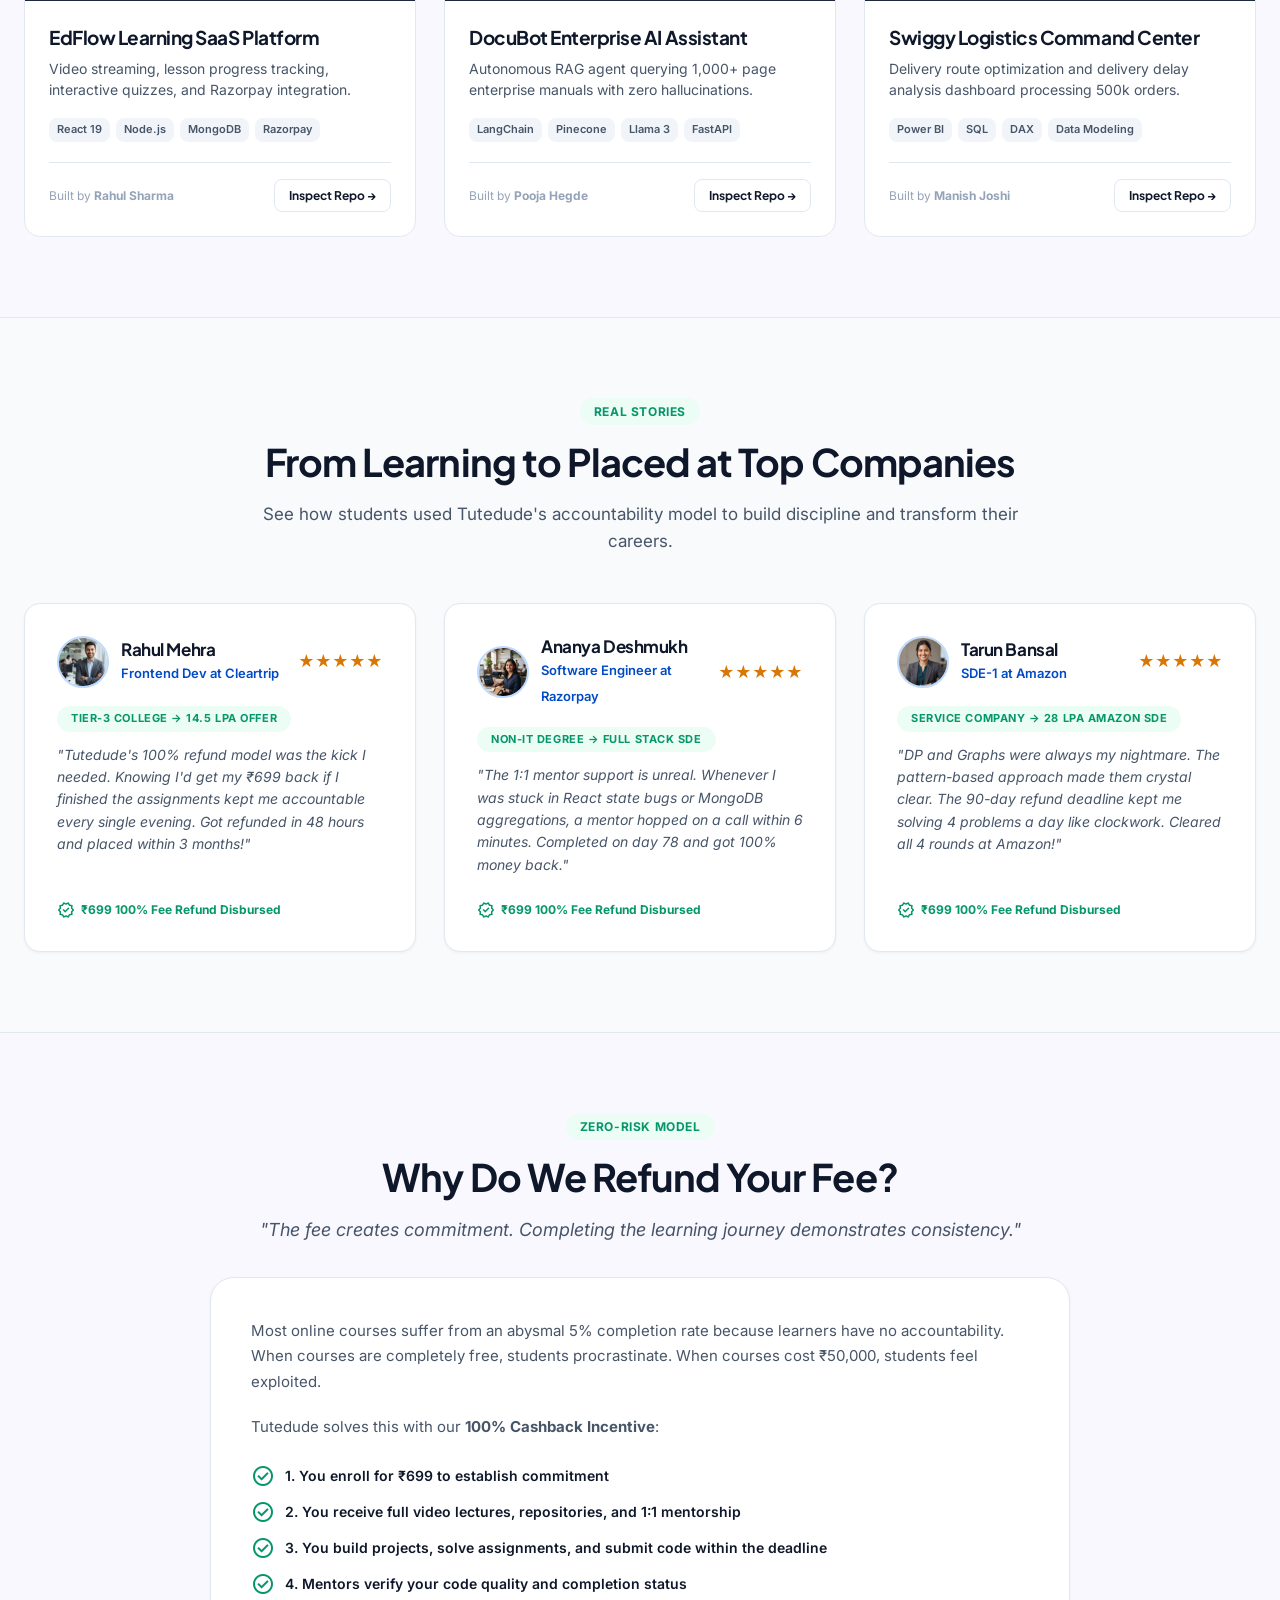
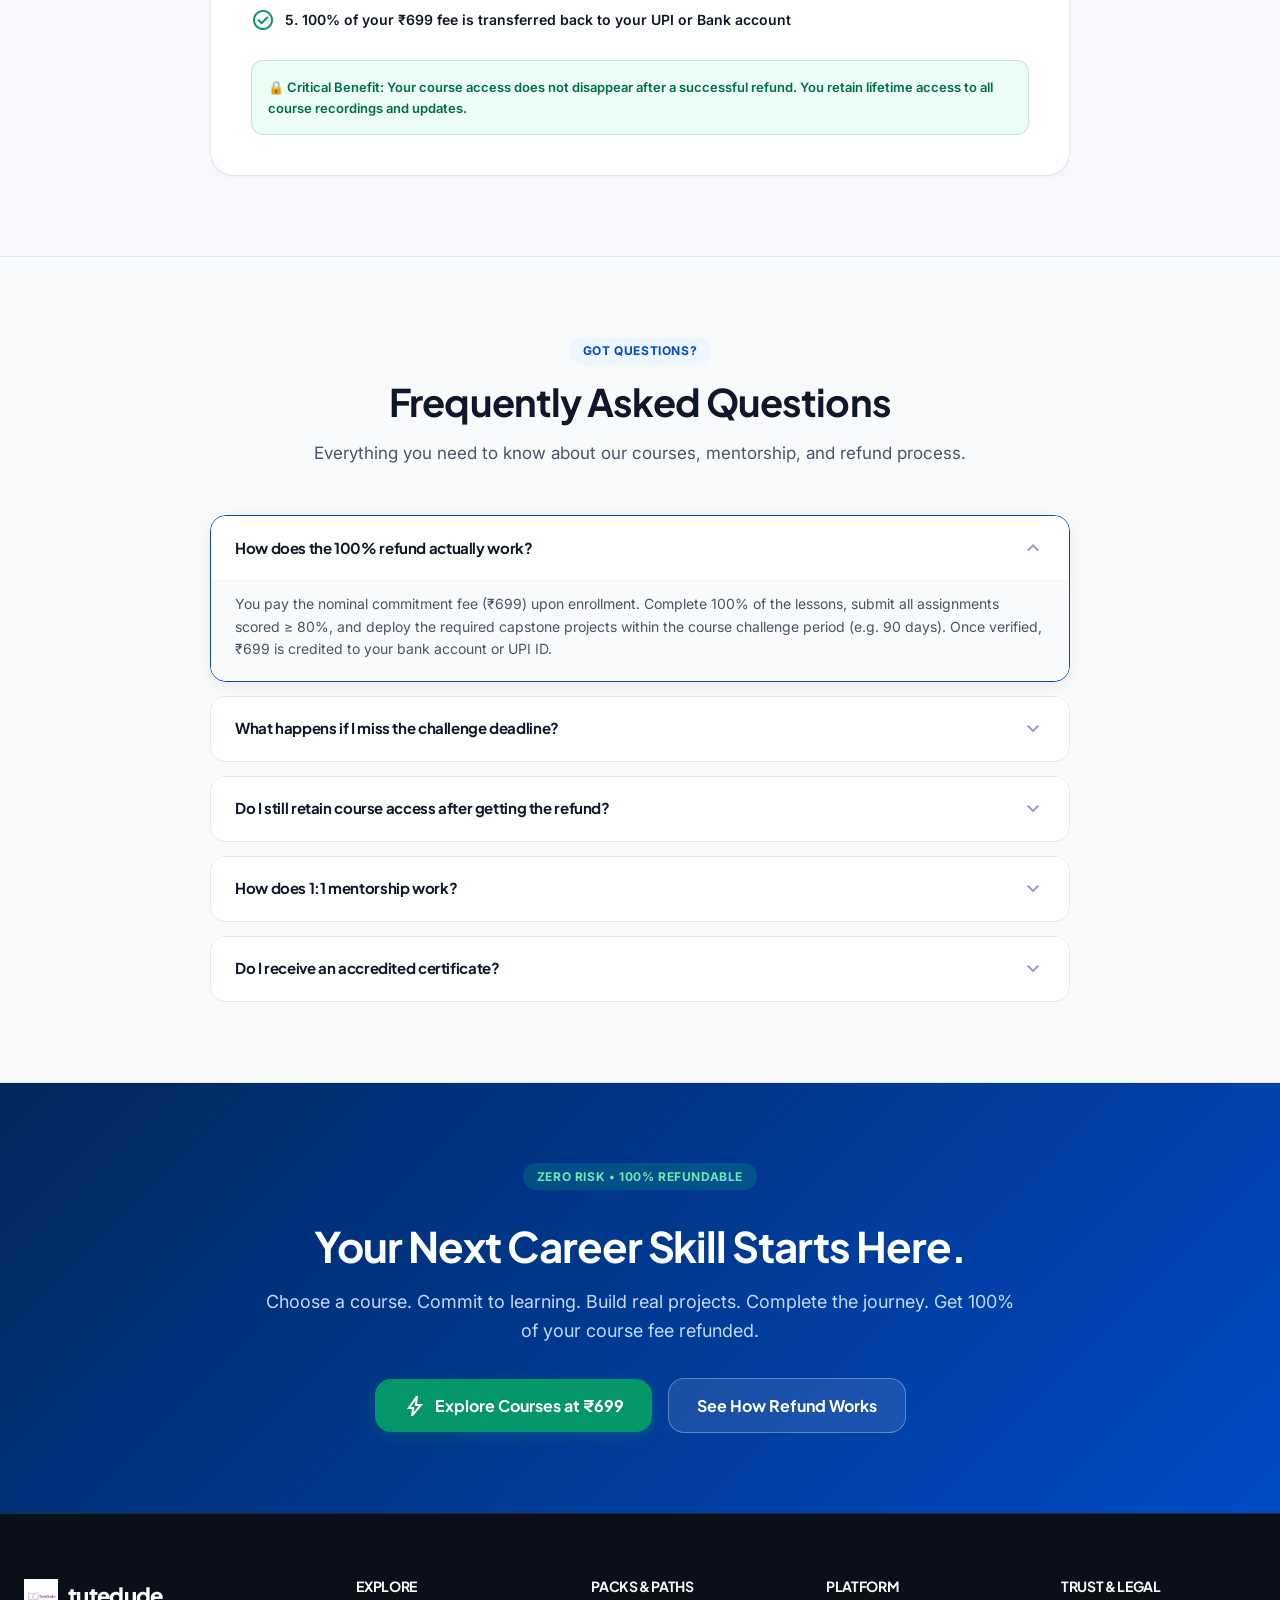
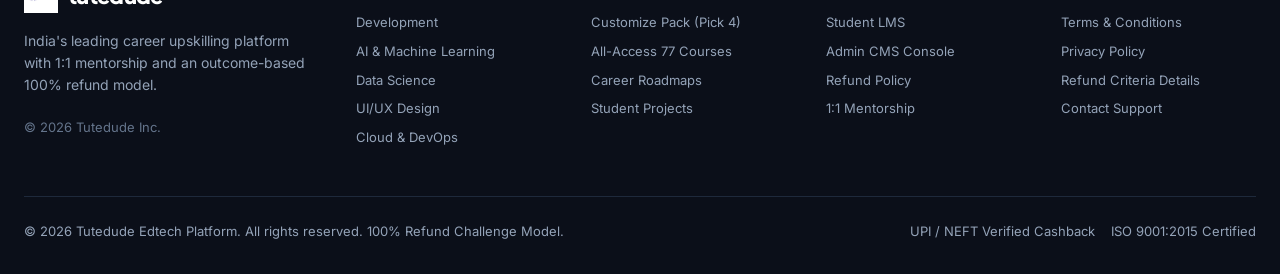
==== commit b5f3fdd3: "fix: All-Access 77 Courses pack selection and DSA course thumbnail" ====
--- a/index.html
+++ b/index.html
@@ -483,10 +483,10 @@
           <li>✓ Lifetime community membership</li>
         </ul>
 
-        <button class="btn btn-secondary btn-lg" style="width: 100%; margin-top: auto;" onclick="showToast('All-Access Pack Selected! Redirecting to checkout...')">
-          <span>Get All-Access Pass</span>
+        <a href="pack-builder.html?mode=all" class="btn btn-secondary btn-lg" style="width: 100%; margin-top: auto;">
+          <span>Get All-Access Pass (Select All Courses)</span>
           <span class="material-symbols-outlined">verified</span>
-        </button>
+        </a>
       </div>
 
     </div>
@@ -1103,7 +1103,7 @@
         card.className = 'course-card';
         card.innerHTML = `
           <div class="course-card-thumb">
-            <img src="${c.projects && c.projects[0] ? c.projects[0].image : 'https://images.unsplash.com/photo-1516116211227-bbc00e5720ad?w=600'}" alt="${c.title}">
+            <img src="${c.image || (c.projects && c.projects[0] ? c.projects[0].image : 'https://images.unsplash.com/photo-1516116211227-bbc00e5720ad?w=600')}" alt="${c.title}">
             <span class="course-badge-overlay">${c.category}</span>
             <span class="course-refund-tag">
               <span class="material-symbols-outlined" style="font-size:14px;">verified</span> 100% Refund
